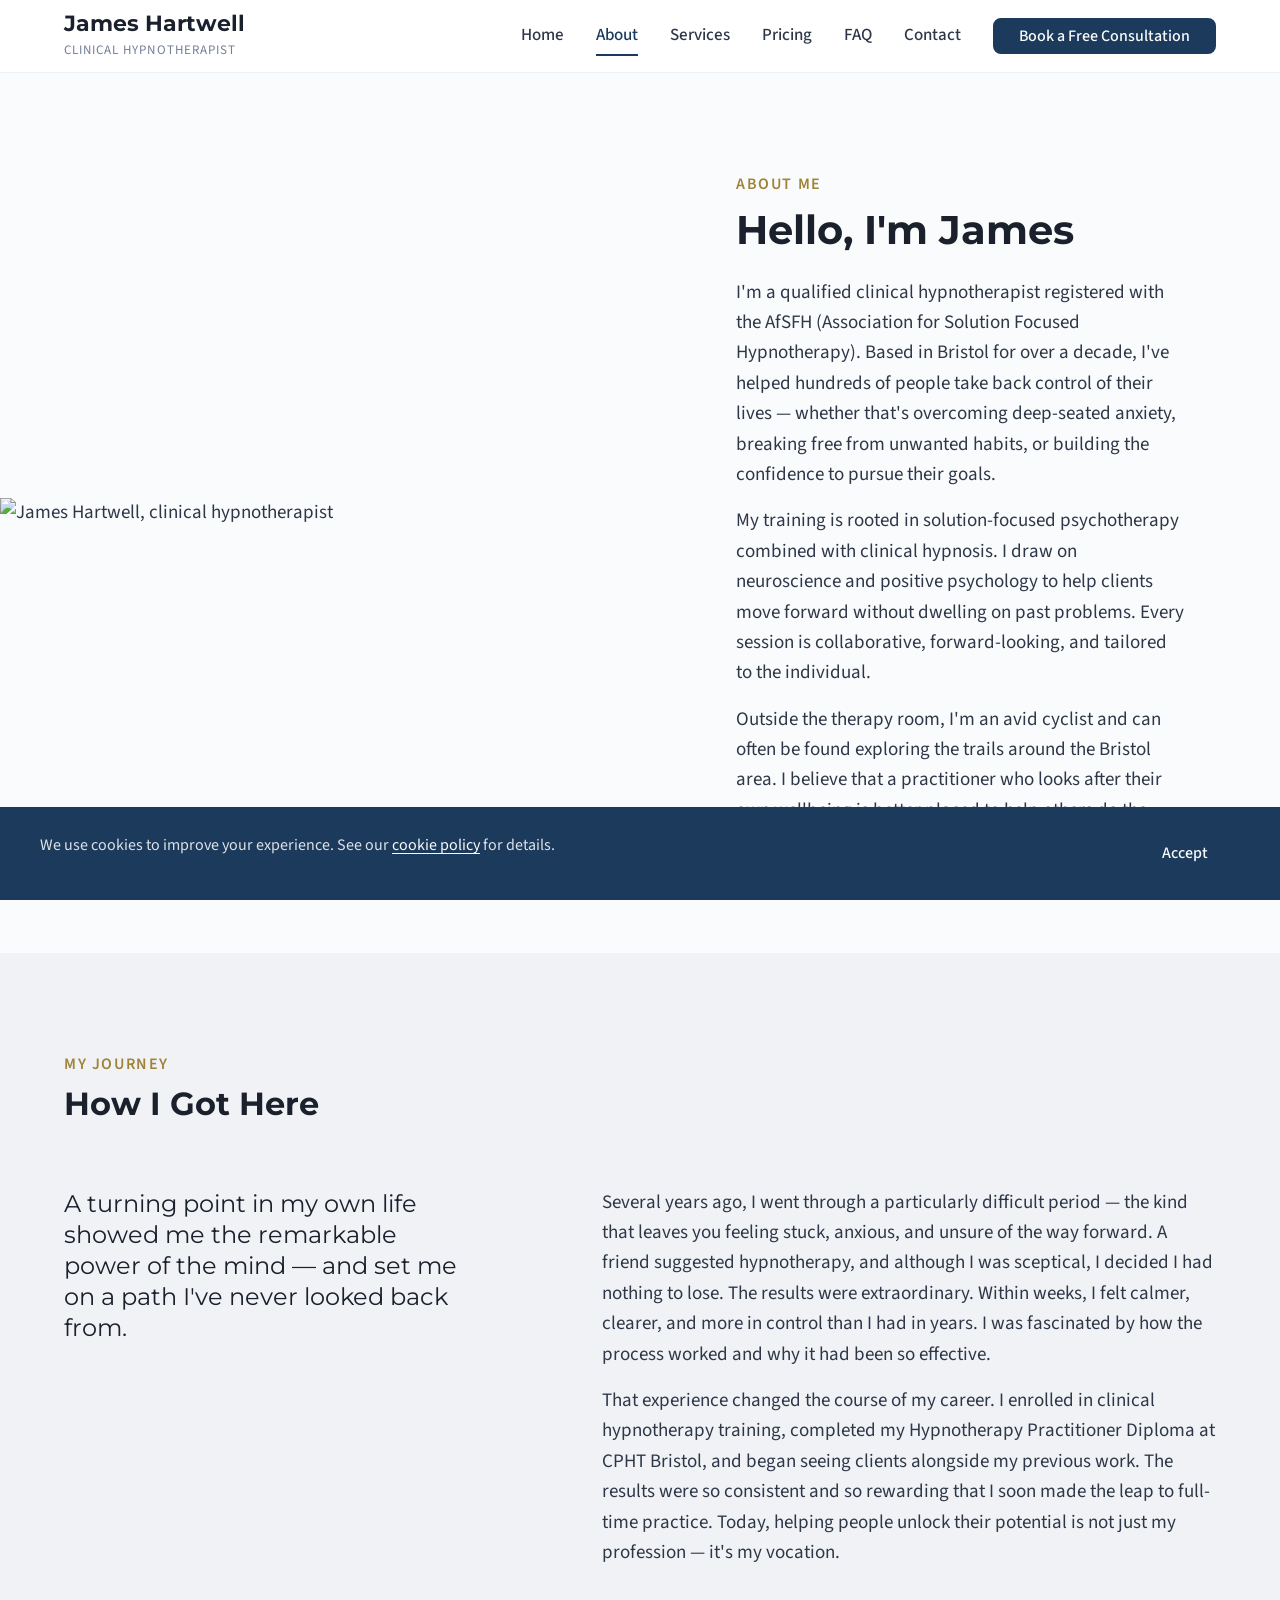
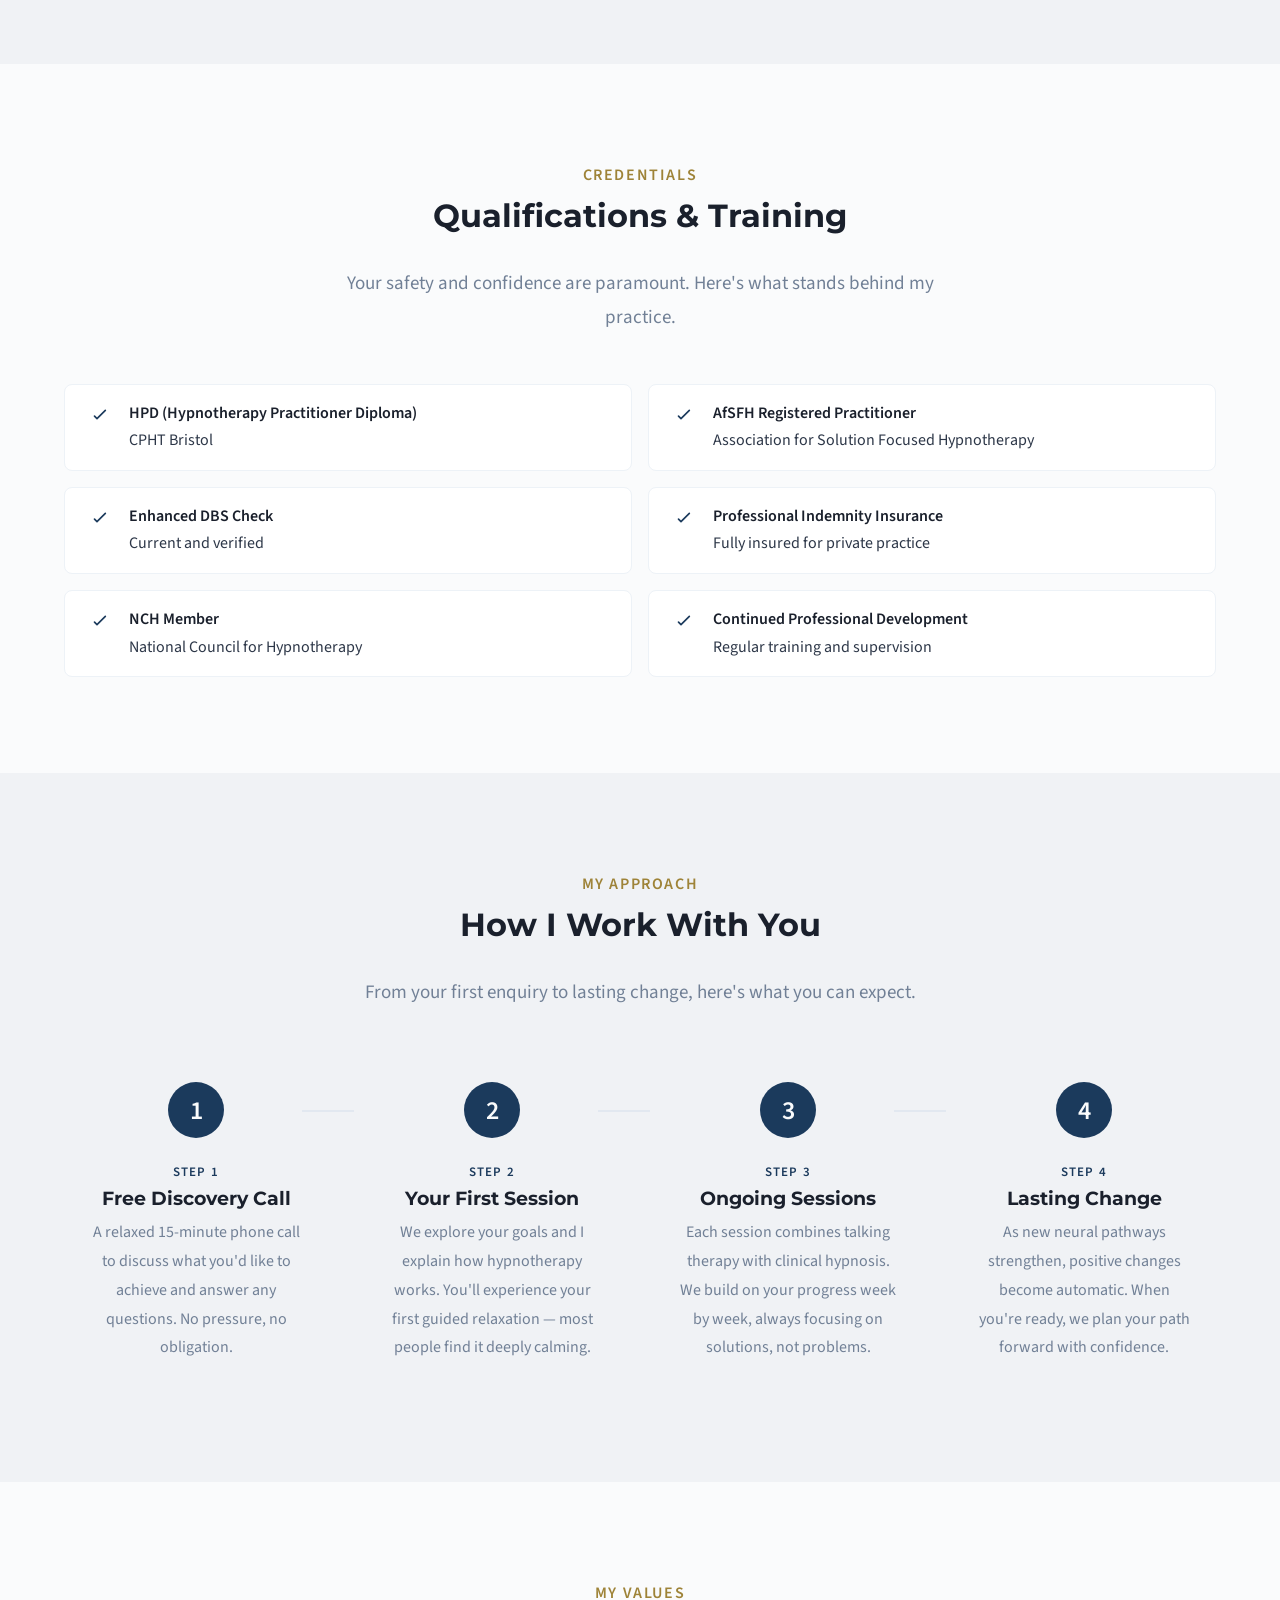
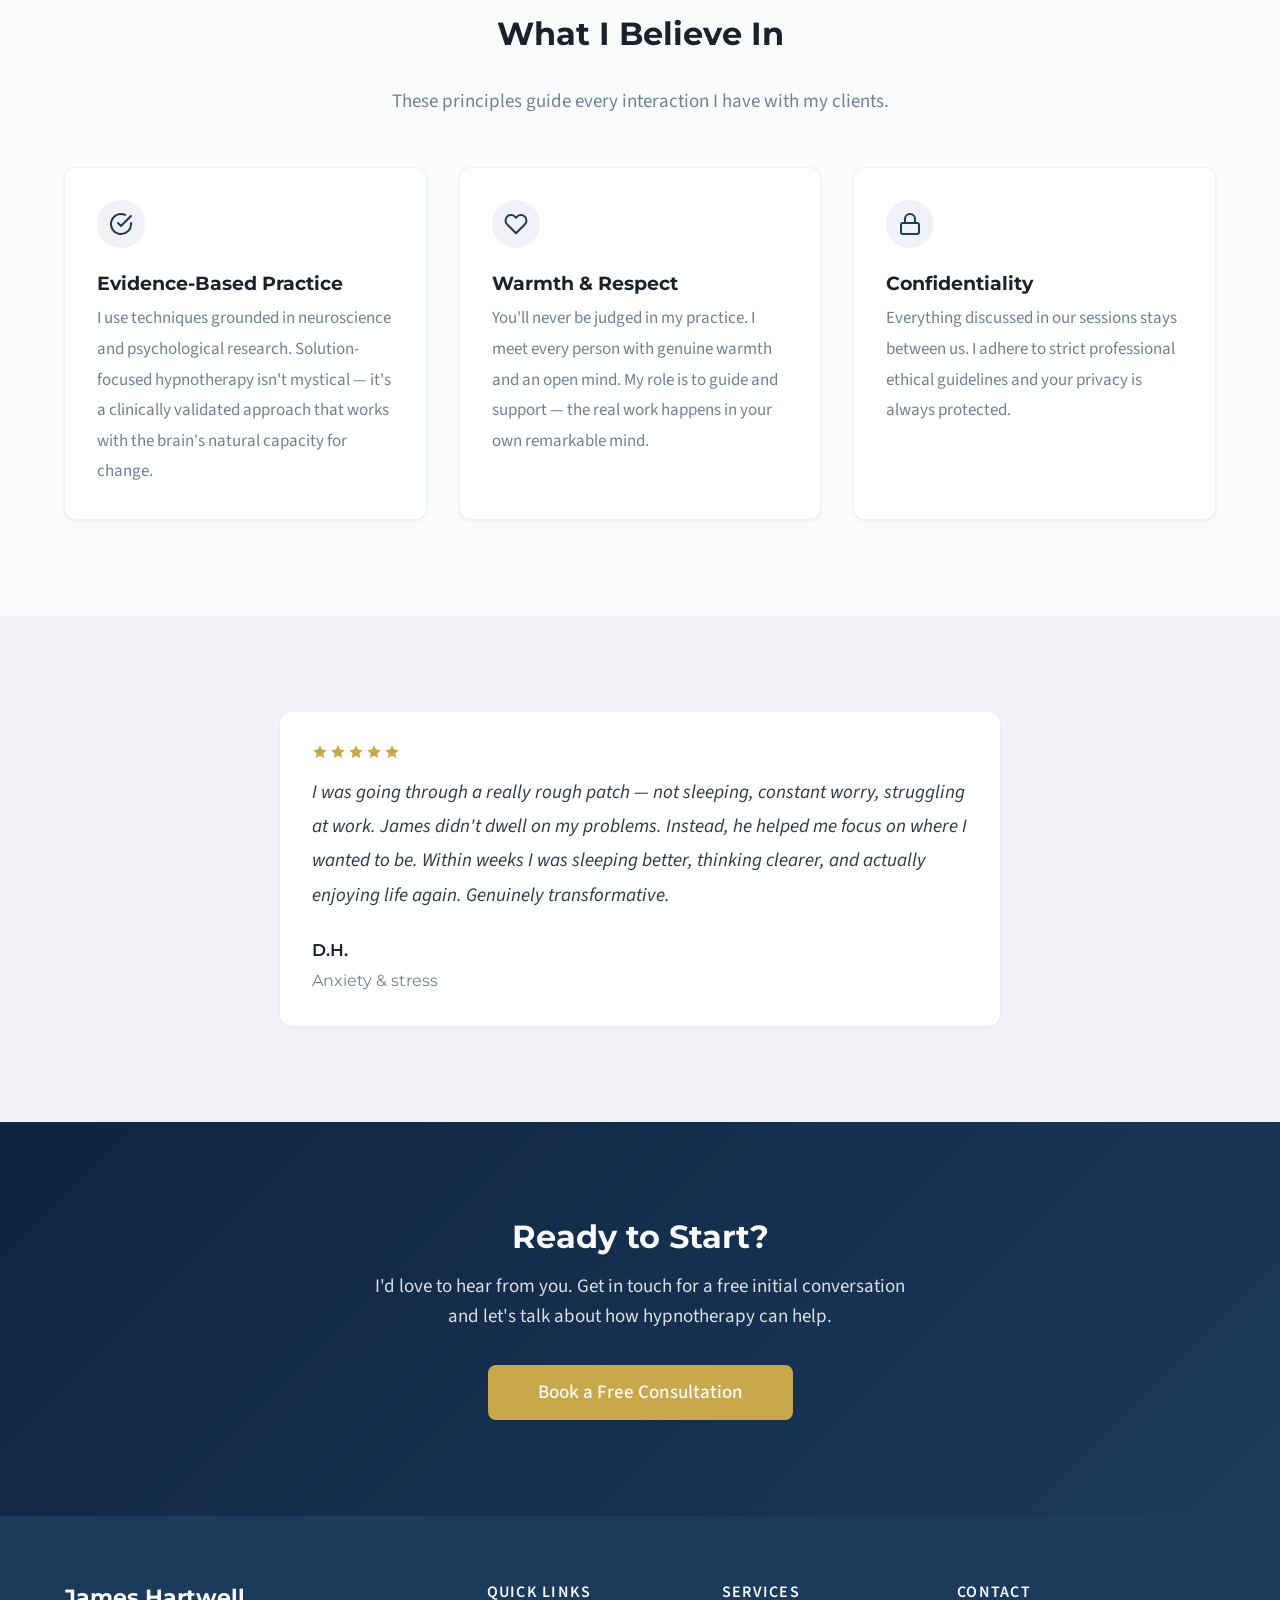
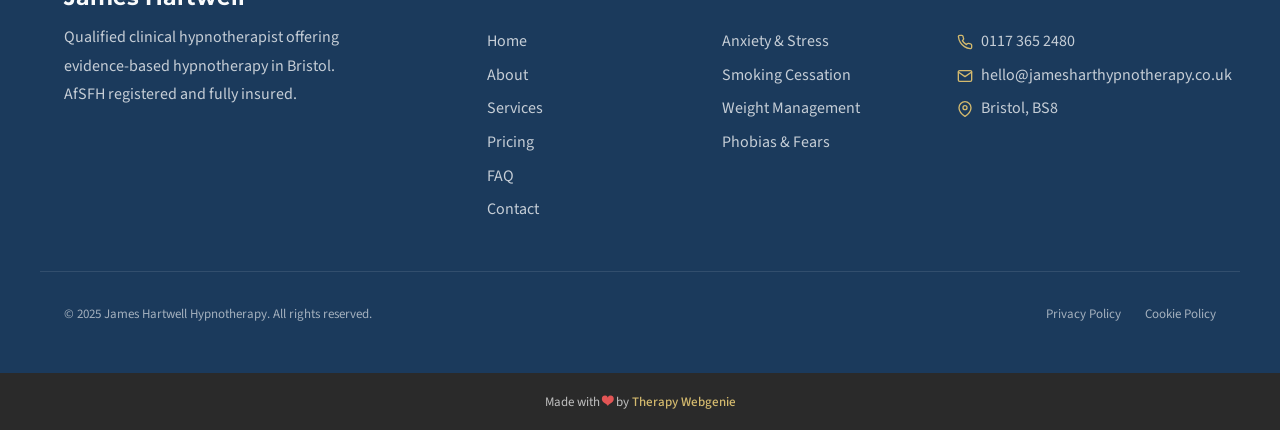
==== about.html @ f4cc1938 "Fix CSS load order: base → components → theme on all 6 pages theme.css was loading first instead of " ====
<!DOCTYPE html>
<html lang="en">
<head>
  <meta charset="UTF-8">
  <meta name="viewport" content="width=device-width, initial-scale=1.0">
  <meta name="description" content="About James Hartwell — qualified clinical hypnotherapist in Bristol. AfSFH registered, HPD qualified, and committed to evidence-based, solution-focused hypnotherapy.">
  <title>About James Hartwell — Clinical Hypnotherapist in Bristol</title>

  <link rel="preconnect" href="https://fonts.googleapis.com">
  <link rel="preconnect" href="https://fonts.gstatic.com" crossorigin>

  <link rel="stylesheet" href="css/base.css">
  <link rel="stylesheet" href="css/components.css">
  <link rel="stylesheet" href="css/theme.css">
  <!-- PROFILE:schema -->
  <!-- /PROFILE:schema -->
</head>
<body>

  <a href="#main" class="skip-link">Skip to main content</a>

  <!-- SECTION: nav -->
  <nav class="nav" role="navigation" aria-label="Main navigation">
    <div class="container nav__inner">
      <a href="index.html" class="nav__brand">
        <!-- PROFILE:logo --><!-- /PROFILE:logo -->
        <span class="nav__name"><!-- PROFILE:site_title -->James Hartwell<!-- /PROFILE:site_title --></span>
        <span class="nav__title"><!-- PROFILE:site_slogan -->Clinical Hypnotherapist<!-- /PROFILE:site_slogan --></span>
      </a>
      <div class="nav__links">
        <a href="index.html" class="nav__link">Home</a>
        <a href="about.html" class="nav__link nav__link--active">About</a>
        <a href="services.html" class="nav__link">Services</a>
        <a href="pricing.html" class="nav__link">Pricing</a>
        <a href="faq.html" class="nav__link">FAQ</a>
        <a href="contact.html" class="nav__link">Contact</a>
        <a href="contact.html" class="btn btn--primary nav__cta">Book a Free Consultation</a>
      </div>
      <button class="nav__toggle" aria-label="Toggle menu" aria-expanded="false" aria-controls="mobile-menu">
        <span class="nav__toggle-bar"></span>
        <span class="nav__toggle-bar"></span>
        <span class="nav__toggle-bar"></span>
      </button>
    </div>
    <div class="nav__mobile" id="mobile-menu" role="menu">
      <a href="index.html" class="nav__link" role="menuitem">Home</a>
      <a href="about.html" class="nav__link nav__link--active" role="menuitem">About</a>
      <a href="services.html" class="nav__link" role="menuitem">Services</a>
      <a href="pricing.html" class="nav__link" role="menuitem">Pricing</a>
      <a href="faq.html" class="nav__link" role="menuitem">FAQ</a>
      <a href="contact.html" class="nav__link" role="menuitem">Contact</a>
      <a href="contact.html" class="btn btn--primary" role="menuitem">Book a Free Consultation</a>
    </div>
  </nav>
  <!-- /SECTION: nav -->

  <!-- Compact scroll header — appears on scroll-up after passing main nav -->
  <div class="nav-scroll" aria-hidden="true">
    <div class="container nav-scroll__inner">
      <div class="nav-scroll__brand">
        <span class="nav-scroll__name"><!-- PROFILE:site_title -->James Hartwell<!-- /PROFILE:site_title --></span>
        <span class="nav-scroll__title"><!-- PROFILE:site_slogan -->Clinical Hypnotherapist<!-- /PROFILE:site_slogan --></span>
      </div>
      <div class="nav-scroll__right">
        <a href="tel:01173652480" class="nav-scroll__phone">
          <svg xmlns="http://www.w3.org/2000/svg" viewBox="0 0 24 24" fill="none" stroke="currentColor" stroke-width="2" stroke-linecap="round" stroke-linejoin="round"><path d="M22 16.92v3a2 2 0 0 1-2.18 2 19.79 19.79 0 0 1-8.63-3.07 19.5 19.5 0 0 1-6-6 19.79 19.79 0 0 1-3.07-8.67A2 2 0 0 1 4.11 2h3a2 2 0 0 1 2 1.72c.127.96.361 1.903.7 2.81a2 2 0 0 1-.45 2.11L8.09 9.91a16 16 0 0 0 6 6l1.27-1.27a2 2 0 0 1 2.11-.45c.907.339 1.85.573 2.81.7A2 2 0 0 1 22 16.92z"></path></svg>
          0117 365 2480
        </a>
        <a href="tel:01173652480" class="nav-scroll__phone-icon" aria-label="Call us">
          <svg xmlns="http://www.w3.org/2000/svg" viewBox="0 0 24 24" fill="none" stroke="currentColor" stroke-width="2" stroke-linecap="round" stroke-linejoin="round"><path d="M22 16.92v3a2 2 0 0 1-2.18 2 19.79 19.79 0 0 1-8.63-3.07 19.5 19.5 0 0 1-6-6 19.79 19.79 0 0 1-3.07-8.67A2 2 0 0 1 4.11 2h3a2 2 0 0 1 2 1.72c.127.96.361 1.903.7 2.81a2 2 0 0 1-.45 2.11L8.09 9.91a16 16 0 0 0 6 6l1.27-1.27a2 2 0 0 1 2.11-.45c.907.339 1.85.573 2.81.7A2 2 0 0 1 22 16.92z"></path></svg>
        </a>
        <button class="nav-scroll__toggle" aria-label="Toggle menu">
          <span class="nav-scroll__toggle-bar"></span>
          <span class="nav-scroll__toggle-bar"></span>
          <span class="nav-scroll__toggle-bar"></span>
        </button>
      </div>
    </div>
  </div>

  <main id="main">

    <!-- SECTION: about-hero -->
    <section class="about-hero">
      <div class="container about-hero__inner">
        <div class="about-hero__image-wrap">
          <img src="images/about-portrait.jpg" alt="James Hartwell, clinical hypnotherapist" class="about-hero__image" width="600" height="800" loading="eager">
        </div>
        <div class="about-hero__content">
          <span class="section-label">About Me</span>
          <h1>Hello, I'm James</h1>
          <p>I'm a qualified clinical hypnotherapist registered with the AfSFH (Association for Solution Focused Hypnotherapy). Based in Bristol for over a decade, I've helped hundreds of people take back control of their lives — whether that's overcoming deep-seated anxiety, breaking free from unwanted habits, or building the confidence to pursue their goals.</p>
          <p>My training is rooted in solution-focused psychotherapy combined with clinical hypnosis. I draw on neuroscience and positive psychology to help clients move forward without dwelling on past problems. Every session is collaborative, forward-looking, and tailored to the individual.</p>
          <p>Outside the therapy room, I'm an avid cyclist and can often be found exploring the trails around the Bristol area. I believe that a practitioner who looks after their own wellbeing is better placed to help others do the same.</p>
        </div>
      </div>
    </section>
    <!-- /SECTION: about-hero -->

    <!-- SECTION: my-journey — story-split component -->
    <section class="section section--alt reveal">
      <div class="container">
        <div class="story-split">
          <div class="story-split__heading">
            <span class="section-label">My Journey</span>
            <h2 style="margin-bottom: var(--space-3xl);">How I Got Here</h2>
          </div>
          <div class="story-split__body" style="gap: var(--space-5xl);">
            <div class="story-split__lead">
              <h3>A turning point in my own life showed me the remarkable power of the mind — and set me on a path I've never looked back from.</h3>
            </div>
            <div class="story-split__text">
              <p>Several years ago, I went through a particularly difficult period — the kind that leaves you feeling stuck, anxious, and unsure of the way forward. A friend suggested hypnotherapy, and although I was sceptical, I decided I had nothing to lose. The results were extraordinary. Within weeks, I felt calmer, clearer, and more in control than I had in years. I was fascinated by how the process worked and why it had been so effective.</p>
              <p>That experience changed the course of my career. I enrolled in clinical hypnotherapy training, completed my Hypnotherapy Practitioner Diploma at CPHT Bristol, and began seeing clients alongside my previous work. The results were so consistent and so rewarding that I soon made the leap to full-time practice. Today, helping people unlock their potential is not just my profession — it's my vocation.</p>
            </div>
          </div>
        </div>
      </div>
    </section>
    <!-- /SECTION: my-journey -->

    <!-- SECTION: qualifications -->
    <section class="section reveal">
      <div class="container">
        <div class="text-center">
          <span class="section-label">Credentials</span>
          <h2>Qualifications &amp; Training</h2>
          <p class="section-subtitle">Your safety and confidence are paramount. Here's what stands behind my practice.</p>
        </div>
        <div class="quals-list">
          <div class="quals-list__item">
            <div class="quals-list__icon">
              <svg xmlns="http://www.w3.org/2000/svg" viewBox="0 0 24 24" fill="none" stroke="currentColor" stroke-width="2" stroke-linecap="round" stroke-linejoin="round"><polyline points="22 4 12 14.01 9 11.01"></polyline></svg>
            </div>
            <div class="quals-list__text">
              <strong>HPD (Hypnotherapy Practitioner Diploma)</strong>
              CPHT Bristol
            </div>
          </div>
          <div class="quals-list__item">
            <div class="quals-list__icon">
              <svg xmlns="http://www.w3.org/2000/svg" viewBox="0 0 24 24" fill="none" stroke="currentColor" stroke-width="2" stroke-linecap="round" stroke-linejoin="round"><polyline points="22 4 12 14.01 9 11.01"></polyline></svg>
            </div>
            <div class="quals-list__text">
              <strong>AfSFH Registered Practitioner</strong>
              Association for Solution Focused Hypnotherapy
            </div>
          </div>
          <div class="quals-list__item">
            <div class="quals-list__icon">
              <svg xmlns="http://www.w3.org/2000/svg" viewBox="0 0 24 24" fill="none" stroke="currentColor" stroke-width="2" stroke-linecap="round" stroke-linejoin="round"><polyline points="22 4 12 14.01 9 11.01"></polyline></svg>
            </div>
            <div class="quals-list__text">
              <strong>Enhanced DBS Check</strong>
              Current and verified
            </div>
          </div>
          <div class="quals-list__item">
            <div class="quals-list__icon">
              <svg xmlns="http://www.w3.org/2000/svg" viewBox="0 0 24 24" fill="none" stroke="currentColor" stroke-width="2" stroke-linecap="round" stroke-linejoin="round"><polyline points="22 4 12 14.01 9 11.01"></polyline></svg>
            </div>
            <div class="quals-list__text">
              <strong>Professional Indemnity Insurance</strong>
              Fully insured for private practice
            </div>
          </div>
          <div class="quals-list__item">
            <div class="quals-list__icon">
              <svg xmlns="http://www.w3.org/2000/svg" viewBox="0 0 24 24" fill="none" stroke="currentColor" stroke-width="2" stroke-linecap="round" stroke-linejoin="round"><polyline points="22 4 12 14.01 9 11.01"></polyline></svg>
            </div>
            <div class="quals-list__text">
              <strong>NCH Member</strong>
              National Council for Hypnotherapy
            </div>
          </div>
          <div class="quals-list__item">
            <div class="quals-list__icon">
              <svg xmlns="http://www.w3.org/2000/svg" viewBox="0 0 24 24" fill="none" stroke="currentColor" stroke-width="2" stroke-linecap="round" stroke-linejoin="round"><polyline points="22 4 12 14.01 9 11.01"></polyline></svg>
            </div>
            <div class="quals-list__text">
              <strong>Continued Professional Development</strong>
              Regular training and supervision
            </div>
          </div>
        </div>
      </div>
    </section>
    <!-- /SECTION: qualifications -->

    <!-- SECTION: approach -->
    <section class="section section--alt reveal">
      <div class="container">
        <div class="text-center">
          <span class="section-label">My Approach</span>
          <h2>How I Work With You</h2>
          <p class="section-subtitle">From your first enquiry to lasting change, here's what you can expect.</p>
        </div>
        <div class="steps steps--connected steps--4">
          <div class="step">
            <div class="step__number" style="font-family: var(--font-body);">1</div>
            <span class="step__label">Step 1</span>
            <h3 class="step__title">Free Discovery Call</h3>
            <p class="step__text">A relaxed 15-minute phone call to discuss what you'd like to achieve and answer any questions. No pressure, no obligation.</p>
          </div>
          <div class="step">
            <div class="step__number" style="font-family: var(--font-body);">2</div>
            <span class="step__label">Step 2</span>
            <h3 class="step__title">Your First Session</h3>
            <p class="step__text">We explore your goals and I explain how hypnotherapy works. You'll experience your first guided relaxation — most people find it deeply calming.</p>
          </div>
          <div class="step">
            <div class="step__number" style="font-family: var(--font-body);">3</div>
            <span class="step__label">Step 3</span>
            <h3 class="step__title">Ongoing Sessions</h3>
            <p class="step__text">Each session combines talking therapy with clinical hypnosis. We build on your progress week by week, always focusing on solutions, not problems.</p>
          </div>
          <div class="step">
            <div class="step__number" style="font-family: var(--font-body);">4</div>
            <span class="step__label">Step 4</span>
            <h3 class="step__title">Lasting Change</h3>
            <p class="step__text">As new neural pathways strengthen, positive changes become automatic. When you're ready, we plan your path forward with confidence.</p>
          </div>
        </div>
      </div>
    </section>
    <!-- /SECTION: approach -->

    <!-- SECTION: values -->
    <section class="section reveal">
      <div class="container">
        <div class="text-center">
          <span class="section-label">My Values</span>
          <h2>What I Believe In</h2>
          <p class="section-subtitle">These principles guide every interaction I have with my clients.</p>
        </div>
        <div class="grid grid--3">
          <div class="card">
            <div class="card__icon">
              <svg xmlns="http://www.w3.org/2000/svg" viewBox="0 0 24 24" fill="none" stroke="currentColor" stroke-width="2" stroke-linecap="round" stroke-linejoin="round"><path d="M22 11.08V12a10 10 0 1 1-5.93-9.14"></path><polyline points="22 4 12 14.01 9 11.01"></polyline></svg>
            </div>
            <h3 class="card__title">Evidence-Based Practice</h3>
            <p class="card__text">I use techniques grounded in neuroscience and psychological research. Solution-focused hypnotherapy isn't mystical — it's a clinically validated approach that works with the brain's natural capacity for change.</p>
          </div>
          <div class="card">
            <div class="card__icon">
              <svg xmlns="http://www.w3.org/2000/svg" viewBox="0 0 24 24" fill="none" stroke="currentColor" stroke-width="2" stroke-linecap="round" stroke-linejoin="round"><path d="M20.84 4.61a5.5 5.5 0 0 0-7.78 0L12 5.67l-1.06-1.06a5.5 5.5 0 0 0-7.78 7.78l1.06 1.06L12 21.23l7.78-7.78 1.06-1.06a5.5 5.5 0 0 0 0-7.78z"></path></svg>
            </div>
            <h3 class="card__title">Warmth &amp; Respect</h3>
            <p class="card__text">You'll never be judged in my practice. I meet every person with genuine warmth and an open mind. My role is to guide and support — the real work happens in your own remarkable mind.</p>
          </div>
          <div class="card">
            <div class="card__icon">
              <svg xmlns="http://www.w3.org/2000/svg" viewBox="0 0 24 24" fill="none" stroke="currentColor" stroke-width="2" stroke-linecap="round" stroke-linejoin="round"><rect x="3" y="11" width="18" height="11" rx="2" ry="2"></rect><path d="M7 11V7a5 5 0 0 1 10 0v4"></path></svg>
            </div>
            <h3 class="card__title">Confidentiality</h3>
            <p class="card__text">Everything discussed in our sessions stays between us. I adhere to strict professional ethical guidelines and your privacy is always protected.</p>
          </div>
        </div>
      </div>
    </section>
    <!-- /SECTION: values -->

    <!-- SECTION: testimonial -->
    <section class="section section--alt reveal">
      <div class="container container--narrow">
        <div class="testimonial" style="max-width: 720px; margin: 0 auto;">
          <div class="testimonial__stars">
            <svg viewBox="0 0 24 24"><path d="M12 2l3.09 6.26L22 9.27l-5 4.87 1.18 6.88L12 17.77l-6.18 3.25L7 14.14 2 9.27l6.91-1.01L12 2z"/></svg>
            <svg viewBox="0 0 24 24"><path d="M12 2l3.09 6.26L22 9.27l-5 4.87 1.18 6.88L12 17.77l-6.18 3.25L7 14.14 2 9.27l6.91-1.01L12 2z"/></svg>
            <svg viewBox="0 0 24 24"><path d="M12 2l3.09 6.26L22 9.27l-5 4.87 1.18 6.88L12 17.77l-6.18 3.25L7 14.14 2 9.27l6.91-1.01L12 2z"/></svg>
            <svg viewBox="0 0 24 24"><path d="M12 2l3.09 6.26L22 9.27l-5 4.87 1.18 6.88L12 17.77l-6.18 3.25L7 14.14 2 9.27l6.91-1.01L12 2z"/></svg>
            <svg viewBox="0 0 24 24"><path d="M12 2l3.09 6.26L22 9.27l-5 4.87 1.18 6.88L12 17.77l-6.18 3.25L7 14.14 2 9.27l6.91-1.01L12 2z"/></svg>
          </div>
          <p class="testimonial__quote">I was going through a really rough patch — not sleeping, constant worry, struggling at work. James didn't dwell on my problems. Instead, he helped me focus on where I wanted to be. Within weeks I was sleeping better, thinking clearer, and actually enjoying life again. Genuinely transformative.</p>
          <p class="testimonial__author">D.H.</p>
          <p class="testimonial__detail">Anxiety &amp; stress</p>
        </div>
      </div>
    </section>
    <!-- /SECTION: testimonial -->

    <!-- SECTION: cta -->
    <section class="section cta-banner reveal">
      <div class="container text-center">
        <h2>Ready to Start?</h2>
        <p>I'd love to hear from you. Get in touch for a free initial conversation and let's talk about how hypnotherapy can help.</p>
        <a href="contact.html" class="btn btn--accent">Book a Free Consultation</a>
      </div>
    </section>
    <!-- /SECTION: cta -->

  </main>

  <!-- SECTION: footer -->
  <footer class="footer">
    <div class="container footer__inner">
      <div class="footer__brand">
        <p class="footer__brand-name">James Hartwell</p>
        <p class="footer__brand-text">Qualified clinical hypnotherapist offering evidence-based hypnotherapy in Bristol. AfSFH registered and fully insured.</p>
      </div>
      <div class="footer__col">
        <p class="footer__heading">Quick Links</p>
        <div class="footer__links">
          <a href="index.html" class="footer__link">Home</a>
          <a href="about.html" class="footer__link">About</a>
          <a href="services.html" class="footer__link">Services</a>
          <a href="pricing.html" class="footer__link">Pricing</a>
          <a href="faq.html" class="footer__link">FAQ</a>
          <a href="contact.html" class="footer__link">Contact</a>
        </div>
      </div>
      <div class="footer__col">
        <p class="footer__heading">Services</p>
        <div class="footer__links">
          <a href="services.html#service-anxiety" class="footer__link">Anxiety &amp; Stress</a>
          <a href="services.html#service-smoking" class="footer__link">Smoking Cessation</a>
          <a href="services.html#service-weight" class="footer__link">Weight Management</a>
          <a href="services.html#service-phobias" class="footer__link">Phobias &amp; Fears</a>
        </div>
      </div>
      <div class="footer__col">
        <p class="footer__heading">Contact</p>
        <div class="footer__contact-item">
          <svg xmlns="http://www.w3.org/2000/svg" viewBox="0 0 24 24" fill="none" stroke="currentColor" stroke-width="2" stroke-linecap="round" stroke-linejoin="round"><path d="M22 16.92v3a2 2 0 0 1-2.18 2 19.79 19.79 0 0 1-8.63-3.07 19.5 19.5 0 0 1-6-6 19.79 19.79 0 0 1-3.07-8.67A2 2 0 0 1 4.11 2h3a2 2 0 0 1 2 1.72 12.84 12.84 0 0 0 .7 2.81 2 2 0 0 1-.45 2.11L8.09 9.91a16 16 0 0 0 6 6l1.27-1.27a2 2 0 0 1 2.11-.45 12.84 12.84 0 0 0 2.81.7A2 2 0 0 1 22 16.92z"></path></svg>
          <!-- PROFILE:phone_landline --><span>0117 365 2480</span><!-- /PROFILE:phone_landline -->
        </div>
        <div class="footer__contact-item">
          <svg xmlns="http://www.w3.org/2000/svg" viewBox="0 0 24 24" fill="none" stroke="currentColor" stroke-width="2" stroke-linecap="round" stroke-linejoin="round"><path d="M4 4h16c1.1 0 2 .9 2 2v12c0 1.1-.9 2-2 2H4c-1.1 0-2-.9-2-2V6c0-1.1.9-2 2-2z"></path><polyline points="22,6 12,13 2,6"></polyline></svg>
          <!-- PROFILE:email --><a href="mailto:hello@jamesharthypnotherapy.co.uk">hello@jamesharthypnotherapy.co.uk</a><!-- /PROFILE:email -->
        </div>
        <div class="footer__contact-item">
          <svg xmlns="http://www.w3.org/2000/svg" viewBox="0 0 24 24" fill="none" stroke="currentColor" stroke-width="2" stroke-linecap="round" stroke-linejoin="round"><path d="M21 10c0 7-9 13-9 13s-9-6-9-13a9 9 0 0 1 18 0z"></path><circle cx="12" cy="10" r="3"></circle></svg>
          <!-- PROFILE:address --><span>Bristol, BS8</span><!-- /PROFILE:address -->
        </div>
      </div>
    </div>
    <div class="container footer__bottom">
      <p class="footer__copyright">&copy; 2025 James Hartwell Hypnotherapy. All rights reserved.</p>
      <div class="footer__legal">
        <a href="privacy.html">Privacy Policy</a>
        <a href="cookies-policy.html">Cookie Policy</a>
      </div>
    </div>
  </footer>
  <!-- /SECTION: footer -->

  <div class="site-credit">
    <p>Made with <span class="site-credit__heart" aria-label="love">&#10084;</span> by <a href="https://www.therapywebgenie.com" target="_blank" rel="noopener">Therapy Webgenie</a></p>
  </div>

  <!-- Cookie Consent -->
  <div class="cookie-banner" role="dialog" aria-label="Cookie consent">
    <div class="cookie-banner__inner">
      <p class="cookie-banner__text">We use cookies to improve your experience. See our <a href="cookies-policy.html">cookie policy</a> for details.</p>
      <button class="cookie-banner__accept">Accept</button>
    </div>
  </div>

  <!-- Back to Top -->
  <button class="back-to-top" aria-label="Back to top">
    <svg xmlns="http://www.w3.org/2000/svg" viewBox="0 0 24 24" fill="none" stroke="currentColor" stroke-width="2" stroke-linecap="round" stroke-linejoin="round"><polyline points="18 15 12 9 6 15"></polyline></svg>
  </button>

  <script src="js/main.js"></script>
</body>
</html>
---- css/base.css ----
/* =============================================
   BASE STYLES
   Reset, Custom Properties, Typography, Layout
   Theme colours & fonts are in theme.css
   ============================================= */

/* --- Custom Properties (non-theme) --- */
:root {
  --text-xs: 0.8125rem;
  --text-sm: 1rem;
  --text-base: 1.0625rem;
  --text-md: 1.1875rem;
  --text-lg: 1.375rem;
  --text-xl: 1.625rem;
  --text-2xl: 2rem;
  --text-3xl: 2.375rem;
  --text-4xl: 3rem;

  /* Heading sizes (overridable per font pairing in theme.css) */
  --text-h1: var(--text-3xl);          /* mobile: 38px */
  --text-h1-desktop: var(--text-4xl);  /* desktop: 48px */
  --text-h2: var(--text-2xl);          /* mobile: 32px */
  --text-h2-desktop: var(--text-3xl);  /* desktop: 38px */
  --text-h3: var(--text-xl);           /* mobile: 26px */
  --text-h3-desktop: 1.75rem;          /* desktop: 28px */

  --font-weight-normal: 400;
  --font-weight-medium: 500;
  --font-weight-semibold: 600;
  --font-weight-bold: 700;

  --line-height-tight: 1.2;
  --line-height-normal: 1.6;
  --line-height-relaxed: 1.8;

  /* Spacing */
  --space-xs: 0.25rem;
  --space-sm: 0.5rem;
  --space-md: 1rem;
  --space-lg: 1.5rem;
  --space-xl: 2rem;
  --space-2xl: 3rem;
  --space-3xl: 4rem;
  --space-4xl: 6rem;
  --space-5xl: 8rem;

  /* Layout */
  --container-max: 1200px;
  --container-narrow: 800px;
  --container-wide: 1400px;

  /* Border Radius */
  --radius-sm: 4px;
  --radius-md: 8px;
  --radius-lg: 12px;
  --radius-xl: 20px;
  --radius-full: 9999px;

  /* Shadows */
  --shadow-sm: 0 1px 3px rgba(0, 0, 0, 0.06);
  --shadow-md: 0 4px 12px rgba(0, 0, 0, 0.08);
  --shadow-lg: 0 8px 30px rgba(0, 0, 0, 0.1);
  --shadow-xl: 0 12px 40px rgba(0, 0, 0, 0.12);

  /* Transitions */
  --transition-fast: 150ms ease;
  --transition-base: 250ms ease;
  --transition-normal: 300ms ease;
  --transition-slow: 400ms ease;
}

/* --- Reset --- */
*,
*::before,
*::after {
  box-sizing: border-box;
  margin: 0;
  padding: 0;
}

html {
  font-size: 100%;
  scroll-behavior: smooth;
  -webkit-text-size-adjust: 100%;
}

body {
  font-family: var(--font-body);
  font-size: var(--text-md);
  font-weight: var(--font-weight-normal);
  line-height: var(--line-height-normal);
  color: var(--color-text);
  background-color: var(--color-bg);
  -webkit-font-smoothing: antialiased;
  -moz-osx-font-smoothing: grayscale;
}

img,
picture,
video,
svg {
  display: block;
  max-width: 100%;
  height: auto;
}

input,
button,
textarea,
select {
  font: inherit;
  color: inherit;
}

button {
  cursor: pointer;
  border: none;
  background: none;
}

a {
  color: inherit;
  text-decoration: none;
}

ul,
ol {
  list-style: none;
}

h1, h2, h3, h4, h5, h6 {
  font-family: var(--font-heading);
  color: var(--color-text-heading);
  line-height: var(--line-height-tight);
  font-weight: var(--font-weight-bold);
  margin-bottom: var(--space-md);
}

/* --- Typography --- */
h1 {
  font-size: var(--text-h1);
}

h2 {
  font-size: var(--text-h2);
}

h3 {
  font-size: var(--text-h3);
}

h4 {
  font-size: var(--text-lg);
}

h5 {
  font-size: var(--text-md);
}

h6 {
  font-size: var(--text-base);
}

p {
  margin-bottom: var(--space-md);
}

p:last-child:not(.section-subtitle) {
  margin-bottom: 0;
}

strong {
  font-weight: var(--font-weight-semibold);
}

/* --- Layout Utilities --- */
.container {
  width: 100%;
  max-width: var(--container-max);
  margin-left: auto;
  margin-right: auto;
  padding-left: var(--space-lg);
  padding-right: var(--space-lg);
}

.container--narrow {
  max-width: var(--container-narrow);
}

.section {
  padding-top: var(--space-3xl);
  padding-bottom: var(--space-3xl);
}

.section--alt {
  background-color: var(--color-bg-alt);
}

/* Icons inside alt sections: swap bg-alt → surface so they remain visible */
.section--alt .card__icon,
.section--alt .icon-box__icon,
.section--alt .contact-info__icon,
.section--alt .service-detail__icon {
  background-color: var(--color-surface);
}

.section--dark {
  background-color: var(--color-bg-dark);
  color: var(--color-text-inverse);
}

.section--dark h2,
.section--dark h3,
.section--dark h4 {
  color: var(--color-text-inverse);
}

/* Grid */
.grid {
  display: grid;
  gap: var(--space-xl);
}

.grid--2 {
  grid-template-columns: 1fr;
}

.grid--3 {
  grid-template-columns: 1fr;
}

/* --- Buttons --- */
.btn {
  display: inline-flex;
  align-items: center;
  justify-content: center;
  gap: var(--space-sm);
  padding: var(--space-md) var(--space-xl);
  font-family: var(--font-body);
  font-size: var(--text-base);
  font-weight: var(--font-weight-medium);
  line-height: 1;
  border-radius: var(--radius-md);
  transition: all var(--transition-base);
  text-decoration: none;
  border: 2px solid transparent;
  white-space: nowrap;
}

.btn--primary {
  background-color: var(--color-primary);
  color: var(--color-text-inverse);
  border-color: var(--color-primary);
}

.btn--primary:hover {
  background-color: var(--color-primary-dark);
  border-color: var(--color-primary-dark);
}

.btn--secondary {
  background-color: transparent;
  color: var(--color-primary);
  border-color: var(--color-primary);
}

.btn--secondary:hover {
  background-color: var(--color-primary);
  color: var(--color-text-inverse);
}

.btn--accent {
  background-color: var(--color-secondary);
  color: var(--color-text-inverse);
  border-color: var(--color-secondary);
}

.btn--accent:hover {
  background-color: var(--color-secondary-dark);
  border-color: var(--color-secondary-dark);
}

.btn--block {
  width: 100%;
}

/* --- Links --- */
.link {
  color: var(--color-primary);
  text-decoration: underline;
  text-underline-offset: 3px;
  transition: color var(--transition-fast);
}

.link:hover {
  color: var(--color-primary-dark);
}

/* --- Text Utilities --- */
.text-center {
  text-align: center;
}

.text-center h2 {
  margin-bottom: var(--space-xl);
}

.text-balance {
  text-wrap: balance;
}

.section-subtitle {
  font-size: var(--text-md);
  color: var(--color-text-light);
  max-width: 600px;
  margin-bottom: var(--space-2xl);
  line-height: var(--line-height-relaxed);
}

.text-center .section-subtitle {
  margin-left: auto;
  margin-right: auto;
}

.section-footer {
  margin-top: var(--space-2xl);
}

.section-label {
  display: inline-block;
  font-family: var(--font-body);
  font-size: var(--text-sm);
  font-weight: var(--font-weight-semibold);
  text-transform: uppercase;
  letter-spacing: 0.1em;
  color: var(--color-secondary-dark);
  margin-bottom: var(--space-sm);
}

/* --- Responsive Typography --- */
@media (min-width: 768px) {
  h1 {
    font-size: var(--text-h1-desktop);
  }

  h2 {
    font-size: var(--text-h2-desktop);
  }

  h3 {
    font-size: var(--text-h3-desktop);
  }

  .section {
    padding-top: var(--space-4xl);
    padding-bottom: var(--space-4xl);
  }
}

/* --- Responsive Grid --- */
@media (min-width: 768px) {
  .grid--2 {
    grid-template-columns: repeat(2, 1fr);
  }

  .grid--3 {
    grid-template-columns: repeat(2, 1fr);
  }
}

@media (min-width: 1024px) {
  .grid--3 {
    grid-template-columns: repeat(3, 1fr);
  }
}

/* --- Screen Reader Only --- */
.sr-only {
  position: absolute;
  width: 1px;
  height: 1px;
  padding: 0;
  margin: -1px;
  overflow: hidden;
  clip: rect(0, 0, 0, 0);
  white-space: nowrap;
  border-width: 0;
}
---- css/components.css ----
/* =============================================
   COMPONENT STYLES
   Nav, Hero, Cards, Testimonials, Forms, Footer
   ============================================= */

/* --- Skip Link --- */
.skip-link {
  position: absolute;
  top: -100%;
  left: var(--space-md);
  padding: var(--space-sm) var(--space-md);
  background: var(--color-primary);
  color: var(--color-text-inverse);
  border-radius: var(--radius-md);
  z-index: 1000;
  font-size: var(--text-sm);
}

.skip-link:focus {
  top: var(--space-sm);
}

/* =============================================
   NAVIGATION
   ============================================= */
.nav {
  position: relative;
  z-index: 100;
  background-color: var(--color-surface);
  border-bottom: 1px solid var(--color-border-light);
  transition: box-shadow var(--transition-base);
}

.nav--scrolled {
  box-shadow: var(--shadow-md);
}

.nav__inner {
  display: flex;
  align-items: center;
  justify-content: space-between;
  height: 72px;
}

.nav__brand {
  display: flex;
  flex-direction: column;
  gap: 2px;
}

.nav__logo {
  max-height: 70px;
  width: auto;
  object-fit: contain;
}

/* Logo beside title — add .nav__brand--inline to .nav__brand */
.nav__brand--inline {
  flex-direction: row;
  align-items: center;
  gap: var(--space-sm);
}

.nav__brand--inline .nav__brand-text {
  display: flex;
  flex-direction: column;
  gap: 2px;
}

.nav__name {
  font-family: var(--font-heading);
  font-size: var(--text-lg);
  font-weight: var(--font-weight-bold);
  color: var(--color-text-heading);
  line-height: 1.2;
}

.nav__title {
  font-size: var(--text-xs);
  color: var(--color-text-light);
  text-transform: uppercase;
  letter-spacing: 0.08em;
}

.nav__links {
  display: none;
  gap: var(--space-xl);
  align-items: center;
}

.nav__link {
  font-size: var(--text-base);
  font-weight: var(--font-weight-medium);
  color: var(--color-text);
  transition: color var(--transition-fast);
  position: relative;
  padding: var(--space-xs) 0;
}

.nav__link::after {
  content: '';
  position: absolute;
  bottom: -2px;
  left: 0;
  width: 0;
  height: 2px;
  background-color: var(--color-primary);
  transition: width var(--transition-base);
}

.nav__link:hover,
.nav__link--active {
  color: var(--color-primary);
}

.nav__link:hover::after,
.nav__link--active::after {
  width: 100%;
}

.nav__cta {
  font-size: var(--text-sm);
  padding: var(--space-sm) var(--space-lg);
}

/* Mobile Menu Toggle */
.nav__toggle {
  display: flex;
  flex-direction: column;
  gap: 5px;
  padding: var(--space-sm);
  z-index: 110;
}

.nav__toggle-bar {
  display: block;
  width: 24px;
  height: 2px;
  background-color: var(--color-text);
  border-radius: 2px;
  transition: all var(--transition-base);
  transform-origin: center;
}

.nav__toggle--open .nav__toggle-bar:nth-child(1) {
  transform: translateY(7px) rotate(45deg);
}

.nav__toggle--open .nav__toggle-bar:nth-child(2) {
  opacity: 0;
}

.nav__toggle--open .nav__toggle-bar:nth-child(3) {
  transform: translateY(-7px) rotate(-45deg);
}

/* Mobile Menu Overlay — slide in from right */
.nav__mobile {
  display: flex;
  position: fixed;
  inset: 0;
  top: 72px;
  background-color: var(--color-surface);
  z-index: 99;
  padding: var(--space-xl) var(--space-lg);
  flex-direction: column;
  gap: var(--space-lg);
  overflow-y: auto;
  transform: translateX(100%);
  opacity: 0;
  visibility: hidden;
  transition: transform 0.35s cubic-bezier(0.4, 0, 0.2, 1),
              opacity 0.35s ease,
              visibility 0.35s;
}

/* When opened from the compact scroll header, start below it */
.nav__mobile--from-scroll {
  top: 56px;
  z-index: 201;
}

.nav__mobile--open {
  transform: translateX(0);
  opacity: 1;
  visibility: visible;
}

.nav__mobile .nav__link,
.nav__mobile .btn {
  opacity: 0;
  transform: translateX(20px);
  transition: opacity 0.3s ease, transform 0.3s ease;
}

.nav__mobile--open .nav__link,
.nav__mobile--open .btn {
  opacity: 1;
  transform: translateX(0);
}

.nav__mobile--open > *:nth-child(1) { transition-delay: 0.05s; }
.nav__mobile--open > *:nth-child(2) { transition-delay: 0.1s; }
.nav__mobile--open > *:nth-child(3) { transition-delay: 0.15s; }
.nav__mobile--open > *:nth-child(4) { transition-delay: 0.2s; }
.nav__mobile--open > *:nth-child(5) { transition-delay: 0.25s; }
.nav__mobile--open > *:nth-child(6) { transition-delay: 0.3s; }
.nav__mobile--open > *:nth-child(7) { transition-delay: 0.35s; }

.nav__mobile .nav__link {
  font-size: var(--text-lg);
  padding: var(--space-sm) 0;
  border-bottom: 1px solid var(--color-border-light);
}

.nav__mobile .nav__link::after {
  display: none;
}

.nav__mobile .btn {
  margin-top: var(--space-md);
  text-align: center;
}

@media (min-width: 1100px) {
  .nav__links {
    display: flex;
  }

  .nav__toggle {
    display: none;
  }
}

/* --- Nav Dropdowns (Desktop) --- */
.nav__dropdown {
  position: relative;
}

.nav__link--has-children {
  display: inline-flex;
  align-items: center;
  gap: 4px;
  background: none;
  border: none;
  cursor: pointer;
  font-family: inherit;
  font-size: inherit;
  font-weight: inherit;
  color: inherit;
  padding: 0;
}

.nav__chevron {
  width: 12px;
  height: 12px;
  transition: transform var(--transition-fast);
  flex-shrink: 0;
}

.nav__dropdown:hover .nav__chevron,
.nav__link--has-children[aria-expanded="true"] ~ .nav__dropdown-menu + .nav__chevron,
.nav__link--has-children[aria-expanded="true"] .nav__chevron {
  transform: rotate(180deg);
}

.nav__dropdown-trigger {
  display: inline-flex;
  align-items: center;
  gap: 4px;
  background: none;
  border: none;
  cursor: pointer;
  font-family: inherit;
  font-size: inherit;
  font-weight: inherit;
  color: inherit;
  padding: 0;
}

.nav__dropdown-trigger .nav__chevron {
  width: 12px;
  height: 12px;
  transition: transform var(--transition-fast);
  flex-shrink: 0;
}

.nav__dropdown:hover .nav__dropdown-trigger .nav__chevron {
  transform: rotate(180deg);
}

.nav__dropdown-menu {
  position: absolute;
  top: 100%;
  left: 50%;
  transform: translateX(-50%);
  min-width: 240px;
  background: var(--color-surface);
  border: 1px solid var(--color-border-light);
  border-radius: var(--radius-md, 8px);
  box-shadow: var(--shadow-lg);
  padding: var(--space-sm) 0;
  opacity: 0;
  visibility: hidden;
  transition: opacity var(--transition-fast), visibility var(--transition-fast);
  z-index: 110;
  margin-top: var(--space-xs);
}

.nav__dropdown:hover .nav__dropdown-menu {
  opacity: 1;
  visibility: visible;
}

.nav__dropdown-link,
.nav__dropdown-menu .nav__link--child {
  display: block;
  padding: var(--space-sm) var(--space-lg);
  font-size: var(--text-sm);
  color: var(--color-text);
  transition: background var(--transition-fast), color var(--transition-fast);
  white-space: nowrap;
  text-decoration: none;
}

.nav__dropdown-link:hover,
.nav__dropdown-menu .nav__link--child:hover {
  background: var(--color-bg);
  color: var(--color-primary);
}

.nav__dropdown-link--active {
  color: var(--color-primary);
  font-weight: 600;
}

/* --- Nav Mobile Sub-menus (Accordion) --- */
.nav__mobile-group {
  display: flex;
  flex-direction: column;
}

.nav__mobile-parent {
  display: flex;
  align-items: center;
  justify-content: space-between;
}

.nav__mobile-parent > .nav__link {
  flex: 1;
  cursor: default;
}

.nav__mobile-expand {
  padding: var(--space-sm);
  background: none;
  border: none;
  cursor: pointer;
  color: var(--color-text-light);
  transition: transform var(--transition-fast);
  display: flex;
  align-items: center;
}

.nav__mobile-expand[aria-expanded="true"] .nav__chevron {
  transform: rotate(180deg);
}

.nav__mobile-children {
  display: flex;
  flex-direction: column;
  padding-left: var(--space-lg);
}

.nav__mobile-children[hidden] {
  display: none;
}

.nav__link--child {
  font-size: var(--text-base);
  color: var(--color-text-light);
  padding: var(--space-xs) 0;
  border-bottom: 1px solid var(--color-border-light);
}

.nav__link--child:hover {
  color: var(--color-primary);
}

.nav__link--child::after {
  display: none;
}

/* =============================================
   NAVIGATION: TWO-TIER VARIANT
   Top bar (brand + contact info) + bottom bar (nav links)
   ============================================= */
.nav--two-tier {
  position: relative;
  z-index: 100;
  background-color: var(--color-surface);
  border-bottom: 1px solid var(--color-border-light);
  transition: box-shadow var(--transition-base);
  padding: 20px 0;
}

.nav--two-tier.nav--scrolled {
  box-shadow: var(--shadow-md);
}

/* --- Top bar: brand left, contact info right --- */
.nav__top {
  display: flex;
  align-items: center;
  justify-content: space-between;
  padding-top: 20px;
  padding-bottom: var(--space-sm);
}

.nav__contact {
  display: none;
  align-items: center;
  gap: var(--space-xl);
}

.nav__contact-item {
  display: flex;
  align-items: center;
  gap: var(--space-xs);
  font-size: var(--text-sm);
  color: var(--color-text-light);
  white-space: nowrap;
}

.nav__contact-item svg {
  width: 16px;
  height: 16px;
  flex-shrink: 0;
  color: var(--color-primary);
}

.nav__contact-item a {
  color: var(--color-text-light);
  font-weight: var(--font-weight-medium);
}

.nav__contact-item a:hover {
  color: var(--color-primary);
}

/* --- Bottom bar: nav links + CTA --- */
.nav__bottom {
  display: flex;
  align-items: center;
  justify-content: space-between;
  border-top: 1px solid var(--color-border-light);
  padding-top: var(--space-sm);
  padding-bottom: 20px;
}

.nav--two-tier .nav__links {
  display: none;
  gap: var(--space-lg);
  align-items: center;
  width: 100%;
}

.nav--two-tier .nav__cta {
  margin-left: auto;
}

.nav--two-tier .nav__link {
  font-size: var(--text-base);
}

/* Mobile: hamburger in top bar, not bottom */
.nav--two-tier .nav__toggle {
  display: flex;
  flex-direction: column;
  gap: 5px;
  padding: var(--space-sm);
  z-index: 110;
}

/* Two-tier mobile: hide bottom bar border, show only toggle */
.nav--two-tier .nav__bottom {
  border-top: none;
  padding: 0;
  position: absolute;
  right: var(--space-lg);
  top: var(--space-lg);
}

@media (min-width: 1100px) {
  .nav--two-tier .nav__bottom {
    position: static;
    border-top: 1px solid var(--color-border-light);
    padding-top: var(--space-sm);
    padding-bottom: var(--space-sm);
  }
}

.nav__top {
  position: relative;
}

/* Desktop breakpoint */
@media (min-width: 900px) {
  .nav__contact {
    display: flex;
  }
}

@media (min-width: 1100px) {
  .nav--two-tier .nav__links {
    display: flex;
  }

  .nav--two-tier .nav__toggle {
    display: none;
  }
}

/* Mobile menu for two-tier uses the same nav__mobile styles */
.nav--two-tier .nav__mobile {
  top: 0;
}

/* Contact info inside mobile menu */
.nav__mobile-contact {
  display: flex;
  flex-direction: column;
  gap: var(--space-sm);
  padding-top: var(--space-md);
  margin-top: var(--space-md);
  border-top: 1px solid var(--color-border-light);
}

.nav__mobile-contact .nav__contact-item {
  display: flex;
  font-size: var(--text-base);
}

@media (min-width: 900px) {
  .nav__mobile-contact {
    display: none;
  }
}

/* =============================================
   SCROLL-AWARE COMPACT HEADER
   Hidden by default. Slides in when user scrolls up
   after passing the main header. Shows brand + phone + hamburger.
   ============================================= */
.nav-scroll {
  position: fixed;
  top: 0;
  left: 0;
  right: 0;
  z-index: 200;
  background-color: var(--color-surface);
  border-bottom: 1px solid var(--color-border-light);
  box-shadow: var(--shadow-md);
  transform: translateY(-100%);
  opacity: 0;
  transition: transform 0.3s ease, opacity 0.3s ease;
  pointer-events: none;
}

.nav-scroll--visible {
  transform: translateY(0);
  opacity: 1;
  pointer-events: auto;
}

.nav-scroll__inner {
  display: flex;
  align-items: center;
  justify-content: space-between;
  height: 56px;
}

.nav-scroll__brand {
  display: flex;
  flex-direction: column;
  gap: 4px;
  min-width: 0;
}

.nav-scroll__name {
  font-family: var(--font-heading);
  font-size: var(--text-base);
  font-weight: var(--font-weight-bold);
  color: var(--color-text-heading);
  line-height: 1.2;
  white-space: nowrap;
  overflow: hidden;
  text-overflow: ellipsis;
}

.nav-scroll__title {
  font-size: 11px;
  color: var(--color-text-light);
  text-transform: uppercase;
  letter-spacing: 0.08em;
  line-height: 1.2;
}

.nav-scroll__right {
  display: flex;
  align-items: center;
  gap: var(--space-lg);
}

.nav-scroll__phone {
  display: none;
  align-items: center;
  gap: var(--space-xs);
  font-size: var(--text-sm);
  font-weight: var(--font-weight-medium);
  color: var(--color-text);
  white-space: nowrap;
}

.nav-scroll__phone svg {
  width: 16px;
  height: 16px;
  flex-shrink: 0;
  color: var(--color-primary);
}

.nav-scroll__phone:hover {
  color: var(--color-primary);
}

/* Mobile: just phone icon, no text */
.nav-scroll__phone-icon {
  display: flex;
  align-items: center;
  color: var(--color-primary);
}

.nav-scroll__phone-icon svg {
  width: 20px;
  height: 20px;
}

@media (min-width: 600px) {
  .nav-scroll__phone {
    display: flex;
  }

  .nav-scroll__phone-icon {
    display: none;
  }
}

.nav-scroll__toggle {
  display: flex;
  flex-direction: column;
  gap: 5px;
  padding: var(--space-sm);
  background: none;
  border: none;
  cursor: pointer;
}

.nav-scroll__toggle-bar {
  display: block;
  width: 22px;
  height: 2px;
  background-color: var(--color-text);
  border-radius: 2px;
}

/* =============================================
   HERO
   ============================================= */
.hero {
  position: relative;
  padding: var(--space-3xl) 0;
  overflow: hidden;
}

.hero__inner {
  display: grid;
  grid-template-columns: 1fr;
  gap: var(--space-2xl);
  align-items: center;
}

.hero__content {
  order: 2;
}

.hero__image-wrap {
  order: 1;
}

.hero__label {
  display: inline-block;
  font-size: var(--text-sm);
  font-weight: var(--font-weight-semibold);
  color: var(--color-secondary-dark);
  text-transform: uppercase;
  letter-spacing: 0.1em;
  margin-bottom: var(--space-md);
}

.hero__heading {
  font-size: var(--text-h1);
  margin-bottom: var(--space-lg);
  color: var(--color-text-heading);
}

.hero__text {
  font-size: var(--text-md);
  color: var(--color-text-light);
  line-height: var(--line-height-relaxed);
  margin-bottom: var(--space-xl);
  max-width: 540px;
}

.hero__ticks {
  list-style: none;
  padding: 0;
  margin: var(--space-lg) 0;
  display: flex;
  flex-wrap: wrap;
  gap: var(--space-sm);
}

.hero__ticks li {
  display: inline-flex;
  align-items: center;
  gap: var(--space-xs);
  font-size: var(--text-xs);
  font-weight: var(--font-weight-medium);
  color: var(--color-primary-dark);
  background-color: var(--color-bg-alt);
  padding: var(--space-xs) var(--space-md);
  border-radius: var(--radius-full);
  border: 1px solid var(--color-border);
}

.hero__ticks svg {
  width: 16px;
  height: 16px;
  flex-shrink: 0;
  color: var(--color-primary);
}

.hero__actions {
  display: flex;
  flex-wrap: wrap;
  gap: var(--space-md);
  justify-content: center;
}

@media (min-width: 768px) {
  .hero__actions {
    justify-content: flex-start;
  }
}

.hero__image {
  width: 100%;
  aspect-ratio: 4 / 3;
  object-fit: cover;
  border-radius: var(--radius-lg);
  box-shadow: var(--shadow-lg);
}

.hero__image-placeholder {
  width: 100%;
  aspect-ratio: 4 / 3;
  border-radius: var(--radius-lg);
  background: linear-gradient(135deg, var(--color-primary-light) 0%, var(--color-primary) 100%);
  display: flex;
  align-items: center;
  justify-content: center;
  color: var(--color-text-inverse);
  font-size: var(--text-base);
  text-align: center;
  padding: var(--space-xl);
  box-shadow: var(--shadow-lg);
}

@media (min-width: 768px) {
  .hero {
    padding: var(--space-3xl) 0;
  }

  .hero__inner {
    grid-template-columns: 1fr 1fr;
    gap: var(--space-3xl);
  }

  .hero__content {
    order: 1;
  }

  .hero__image-wrap {
    order: 2;
  }

  .hero__heading {
    font-size: var(--text-h1-desktop);
  }
}

/* =============================================
   HERO VARIANTS
   Add class to <section class="hero hero--variant">
   Default (no modifier) = split layout
   ============================================= */

/* --- Fullwidth: background image, centered text overlay --- */
.hero--fullwidth {
  padding: var(--space-3xl) 0;
  min-height: 500px;
  display: flex;
  align-items: center;
  text-align: center;
  background: linear-gradient(135deg, var(--color-primary-dark) 0%, var(--color-primary) 50%, var(--color-primary-light) 100%);
  color: var(--color-text-inverse);
}

.hero--fullwidth .hero__inner {
  grid-template-columns: 1fr;
  justify-items: center;
}

.hero--fullwidth .hero__content {
  order: 1;
  max-width: 720px;
}

.hero--fullwidth .hero__image-wrap {
  display: none;
}

.hero--fullwidth .hero__label {
  color: var(--color-secondary-light);
}

.hero--fullwidth .hero__heading {
  color: var(--color-text-inverse);
}

.hero--fullwidth .hero__text {
  color: rgba(255, 255, 255, 0.85);
  margin-left: auto;
  margin-right: auto;
  max-width: 600px;
}

.hero--fullwidth .hero__actions {
  justify-content: center;
}

.hero--fullwidth .hero__ticks {
  justify-content: center;
}

.hero--fullwidth .hero__ticks li {
  color: rgba(255, 255, 255, 0.85);
  background-color: rgba(255, 255, 255, 0.12);
  border-color: rgba(255, 255, 255, 0.2);
}

.hero--fullwidth .hero__ticks svg {
  color: var(--color-secondary-light);
}

.hero--fullwidth .btn--primary {
  background-color: var(--color-secondary);
  border-color: var(--color-secondary);
  color: var(--color-text-inverse);
}

.hero--fullwidth .btn--primary:hover {
  background-color: var(--color-secondary-dark);
  border-color: var(--color-secondary-dark);
}

.hero--fullwidth .btn--secondary {
  color: var(--color-text-inverse);
  border-color: rgba(255, 255, 255, 0.5);
}

.hero--fullwidth .btn--secondary:hover {
  background-color: rgba(255, 255, 255, 0.15);
  border-color: var(--color-text-inverse);
}

@media (min-width: 768px) {
  .hero--fullwidth {
    padding: var(--space-3xl) 0;
    min-height: 600px;
  }

  .hero--fullwidth .hero__inner {
    grid-template-columns: 1fr;
  }
}

/* --- Minimal: premium light hero — centered, subtle texture, no image --- */
.hero--minimal {
  padding: var(--space-3xl) 0;
  text-align: center;
  background:
    radial-gradient(ellipse at 15% 80%, color-mix(in srgb, var(--color-secondary) 10%, transparent) 0%, transparent 50%),
    radial-gradient(ellipse at 85% 20%, color-mix(in srgb, var(--color-primary) 8%, transparent) 0%, transparent 50%),
    radial-gradient(ellipse at 50% 50%, color-mix(in srgb, var(--color-accent, var(--color-primary-light)) 5%, transparent) 0%, transparent 60%),
    linear-gradient(160deg, var(--color-bg) 0%, var(--color-bg-alt) 100%);
  position: relative;
  overflow: hidden;
}

.hero--minimal::before {
  content: '';
  position: absolute;
  top: -20%;
  right: -5%;
  width: 400px;
  height: 400px;
  border-radius: 50%;
  background: radial-gradient(circle, color-mix(in srgb, var(--color-primary) 6%, transparent) 0%, transparent 70%);
  pointer-events: none;
}

.hero--minimal::after {
  content: '';
  position: absolute;
  bottom: -15%;
  left: -5%;
  width: 350px;
  height: 350px;
  border-radius: 50%;
  background: radial-gradient(circle, color-mix(in srgb, var(--color-secondary) 8%, transparent) 0%, transparent 70%);
  pointer-events: none;
}

.hero--minimal .hero__inner {
  grid-template-columns: 1fr;
  justify-items: center;
  position: relative;
  z-index: 1;
}

.hero--minimal .hero__content {
  order: 1;
  max-width: 800px;
}

.hero--minimal .hero__image-wrap {
  display: none;
}

.hero--minimal .hero__label {
  display: inline-block;
  background: color-mix(in srgb, var(--color-primary) 12%, transparent);
  color: var(--color-primary-dark);
  padding: var(--space-xs) var(--space-lg);
  border-radius: var(--radius-full);
  font-size: var(--text-xs);
  font-weight: var(--font-weight-semibold);
  text-transform: uppercase;
  letter-spacing: 0.12em;
  margin-bottom: var(--space-lg);
}

.hero--minimal .hero__heading {
  font-size: var(--text-h1-desktop);
  margin-bottom: var(--space-xl);
}

.hero--minimal .hero__text {
  font-size: var(--text-lg);
  max-width: 600px;
  margin-left: auto;
  margin-right: auto;
}

.hero--minimal .hero__actions {
  justify-content: center;
}

.hero--minimal .hero__ticks {
  justify-content: center;
}

.hero--minimal .hero__ticks li {
  color: var(--color-primary-dark);
  background-color: rgba(0, 0, 0, 0.05);
  border-color: rgba(0, 0, 0, 0.1);
}

.hero--minimal .hero__ticks svg {
  color: var(--color-secondary-dark);
}

@media (min-width: 768px) {
  .hero--minimal {
    padding: var(--space-3xl) 0;
  }

  .hero--minimal::before {
    width: 600px;
    height: 600px;
  }

  .hero--minimal::after {
    width: 500px;
    height: 500px;
  }

  .hero--minimal .hero__heading {
    font-size: 3.5rem;
  }

  .hero--minimal .hero__inner {
    grid-template-columns: 1fr;
  }
}

/* --- Half: edge-to-edge 50/50 split, image bleeds to edge --- */
.hero--half {
  padding: 0;
  overflow: hidden;
}

.hero--half .hero__inner {
  display: grid;
  grid-template-columns: 1fr;
  gap: 0;
  max-width: 100%;
  padding: 0;
  align-items: stretch;
}

.hero--half .hero__image-wrap {
  order: 1;
  width: 100%;
  min-height: 300px;
}

.hero--half .hero__image-placeholder,
.hero--half .hero__image {
  border-radius: 0;
  box-shadow: none;
  width: 100%;
  height: 100%;
  aspect-ratio: auto;
  object-fit: cover;
}

.hero--half .hero__content {
  order: 2;
  padding: var(--space-2xl) var(--space-lg);
  display: flex;
  flex-direction: column;
  justify-content: center;
}

.hero--half .hero__text {
  max-width: none;
}

@media (min-width: 768px) {
  .hero--half .hero__inner {
    grid-template-columns: 1fr 1fr;
    min-height: 560px;
  }

  .hero--half .hero__image-wrap {
    order: 1;
    min-height: auto;
  }

  .hero--half .hero__content {
    order: 2;
    padding: var(--space-3xl) var(--space-3xl) var(--space-3xl) var(--space-2xl);
  }
}

@media (min-width: 1024px) {
  .hero--half .hero__content {
    padding: var(--space-4xl) var(--space-4xl) var(--space-4xl) var(--space-3xl);
  }
}

/* --- Slope: hero with coloured background panel behind image + text --- */
.hero--slope-dark,
.hero--slope-light {
  padding: var(--space-3xl) 0;
}

.hero--slope-dark .hero__inner,
.hero--slope-light .hero__inner {
  position: relative;
  padding: 0;
}

/* Content needs padding on mobile since inner has none */
.hero--slope-dark .hero__content,
.hero--slope-light .hero__content {
  padding: var(--space-xl) var(--space-2xl) var(--space-2xl);
}

/* Hide label and ticks in slope heroes */
.hero--slope-dark .hero__label,
.hero--slope-light .hero__label,
.hero--slope-dark .hero__ticks,
.hero--slope-light .hero__ticks {
  display: none;
}

/* Smaller heading for slope */
.hero--slope-dark .hero__heading,
.hero--slope-light .hero__heading {
  font-size: clamp(1.75rem, 3vw, 2.5rem);
}

/* Dark slope: light text */
.hero--slope-dark .hero__heading {
  color: var(--color-text-inverse);
}

.hero--slope-dark .hero__text {
  color: rgba(255, 255, 255, 0.85);
}

.hero--slope-dark .btn--primary {
  background-color: var(--color-secondary);
  border-color: var(--color-secondary);
  color: var(--color-text-inverse);
}

.hero--slope-dark .btn--primary:hover {
  background-color: var(--color-secondary-dark);
  border-color: var(--color-secondary-dark);
}

.hero--slope-dark .btn--secondary {
  color: var(--color-text-inverse);
  border-color: rgba(255, 255, 255, 0.5);
}

.hero--slope-dark .btn--secondary:hover {
  background-color: rgba(255, 255, 255, 0.15);
  border-color: var(--color-text-inverse);
}

/* Coloured background panel — mobile: full coverage */
.hero--slope-dark .hero__inner::before,
.hero--slope-light .hero__inner::before {
  content: '';
  position: absolute;
  top: 0;
  bottom: 0;
  left: 0;
  right: 0;
  border-radius: var(--radius-lg);
  z-index: 0;
}

.hero--slope-dark .hero__inner::before {
  background: linear-gradient(135deg, var(--color-primary-dark) 0%, var(--color-primary) 100%);
}

.hero--slope-light .hero__inner::before {
  background: color-mix(in srgb, var(--color-primary) 12%, var(--color-bg));
}

/* Image */
.hero--slope-dark .hero__image-wrap,
.hero--slope-light .hero__image-wrap {
  order: 1;
  position: relative;
  z-index: 1;
}

.hero--slope-dark .hero__image-placeholder,
.hero--slope-dark .hero__image,
.hero--slope-light .hero__image-placeholder,
.hero--slope-light .hero__image {
  width: 100%;
  aspect-ratio: 4 / 3;
  object-fit: cover;
  border-radius: var(--radius-md);
  box-shadow: var(--shadow-lg);
}

/* Content — position + z-index */
.hero--slope-dark .hero__content,
.hero--slope-light .hero__content {
  order: 2;
  position: relative;
  z-index: 1;
}

@media (min-width: 768px) {
  .hero--slope-dark,
  .hero--slope-light {
    padding: var(--space-3xl) 0;
  }

  .hero--slope-dark .hero__inner,
  .hero--slope-light .hero__inner {
    display: grid;
    grid-template-columns: 45% 1fr;
    gap: var(--space-3xl);
    align-items: center;
    padding: var(--space-3xl);
    padding-left: 0;
    min-height: 400px;
  }

  /* Background panel shifts right — sits behind middle of image */
  .hero--slope-dark .hero__inner::before,
  .hero--slope-light .hero__inner::before {
    left: 20%;
    border-radius: 0 40px 0 0;
  }

  .hero--slope-dark .hero__content,
  .hero--slope-light .hero__content {
    order: 2;
    padding: 0;
  }

  /* Desktop image: flush to left edge, bottom-left radius only */
  .hero--slope-dark .hero__image-placeholder,
  .hero--slope-dark .hero__image,
  .hero--slope-light .hero__image-placeholder,
  .hero--slope-light .hero__image {
    aspect-ratio: auto;
    height: 100%;
    min-height: 320px;
    border-radius: 0 0 0 40px;
  }
}

/* --- Reverse modifier: flips image/text sides --- */

/* Classic (default split) reverse: image left, text right */
@media (min-width: 768px) {
  .hero.hero--reverse .hero__content {
    order: 2;
  }

  .hero.hero--reverse .hero__image-wrap {
    order: 1;
  }
}

/* Half (Split 50%) reverse: text left, image right */
@media (min-width: 768px) {
  .hero--half.hero--reverse .hero__image-wrap {
    order: 2;
  }

  .hero--half.hero--reverse .hero__content {
    order: 1;
    padding: var(--space-3xl) var(--space-2xl) var(--space-3xl) var(--space-3xl);
  }
}

@media (min-width: 1024px) {
  .hero--half.hero--reverse .hero__content {
    padding: var(--space-4xl) var(--space-3xl) var(--space-4xl) var(--space-4xl);
  }
}

/* Slope reverse: image right, text left */
@media (min-width: 768px) {
  .hero--slope-dark.hero--reverse .hero__inner,
  .hero--slope-light.hero--reverse .hero__inner {
    grid-template-columns: 1fr 45%;
    padding-left: var(--space-3xl);
    padding-right: 0;
  }

  .hero--slope-dark.hero--reverse .hero__image-wrap,
  .hero--slope-light.hero--reverse .hero__image-wrap {
    order: 2;
  }

  .hero--slope-dark.hero--reverse .hero__content,
  .hero--slope-light.hero--reverse .hero__content {
    order: 1;
  }

  .hero--slope-dark.hero--reverse .hero__inner::before,
  .hero--slope-light.hero--reverse .hero__inner::before {
    left: 0;
    right: 20%;
    border-radius: 40px 0 0 0;
  }

  /* Reversed image: bottom-right radius only */
  .hero--slope-dark.hero--reverse .hero__image-placeholder,
  .hero--slope-dark.hero--reverse .hero__image,
  .hero--slope-light.hero--reverse .hero__image-placeholder,
  .hero--slope-light.hero--reverse .hero__image {
    border-radius: 0 0 40px 0;
  }
}

/* --- Image Hero: full-bleed background image with dark overlay --- */
.hero--image {
  position: relative;
  padding: var(--space-3xl) 0;
  min-height: 500px;
  display: flex;
  align-items: center;
  text-align: center;
  color: var(--color-text-inverse);
  background-color: var(--color-bg-dark);
  background-size: cover;
  background-position: center center;
  background-repeat: no-repeat;
  background-size: cover;
  background-position: center;
  background-repeat: no-repeat;
}

.hero--image::before {
  content: '';
  position: absolute;
  inset: 0;
  background: linear-gradient(180deg, rgba(0,0,0,0.55) 0%, rgba(0,0,0,0.4) 50%, rgba(0,0,0,0.6) 100%);
  z-index: 1;
}

.hero--image .hero__inner {
  position: relative;
  z-index: 2;
  grid-template-columns: 1fr;
  justify-items: center;
}

.hero--image .hero__content {
  order: 1;
  max-width: 720px;
}

.hero--image .hero__image-wrap {
  display: none;
}

.hero--image .hero__label {
  color: var(--color-secondary-light);
}

.hero--image .hero__heading {
  color: #ffffff;
  text-shadow: 0 2px 8px rgba(0,0,0,0.3);
}

.hero--image .hero__text {
  color: rgba(255, 255, 255, 0.9);
  margin-left: auto;
  margin-right: auto;
  max-width: 600px;
}

.hero--image .hero__actions {
  justify-content: center;
}

.hero--image .hero__ticks {
  justify-content: center;
}

.hero--image .hero__ticks li {
  color: rgba(255, 255, 255, 0.9);
  background-color: rgba(255, 255, 255, 0.15);
  border-color: rgba(255, 255, 255, 0.25);
}

.hero--image .hero__ticks svg {
  color: var(--color-secondary-light);
}

.hero--image .btn--primary {
  background-color: var(--color-secondary);
  border-color: var(--color-secondary);
  color: var(--color-text-inverse);
}

.hero--image .btn--primary:hover {
  background-color: var(--color-secondary-dark);
  border-color: var(--color-secondary-dark);
}

.hero--image .btn--secondary {
  color: var(--color-text-inverse);
  border-color: rgba(255, 255, 255, 0.5);
}

.hero--image .btn--secondary:hover {
  background-color: rgba(255, 255, 255, 0.15);
  border-color: var(--color-text-inverse);
}

/* --- Image Left: text left-aligned --- */
.hero--image-left {
  text-align: left;
}

.hero--image-left .hero__inner {
  justify-items: start;
}

.hero--image-left .hero__content {
  max-width: 600px;
}

.hero--image-left .hero__text {
  margin-left: 0;
  margin-right: 0;
}

.hero--image-left .hero__actions {
  justify-content: flex-start;
}

.hero--image-left .hero__ticks {
  justify-content: flex-start;
}

/* --- Image Right: text right-aligned --- */
.hero--image-right {
  text-align: right;
}

.hero--image-right .hero__inner {
  justify-items: end;
}

.hero--image-right .hero__content {
  max-width: 600px;
}

.hero--image-right .hero__text {
  margin-left: auto;
  margin-right: 0;
}

.hero--image-right .hero__actions {
  justify-content: flex-end;
}

.hero--image-right .hero__ticks {
  justify-content: flex-end;
}

/* Extra top padding when transparent nav overlays the hero */
body:has(.nav--transparent) .hero--image {
  padding-top: calc(var(--space-3xl) + 140px);
}

@media (min-width: 768px) {
  .hero--image {
    padding: var(--space-4xl) 0;
    min-height: 650px;
  }

  body:has(.nav--transparent) .hero--image {
    padding-top: calc(var(--space-4xl) + 140px);
  }
}

/* --- Banner Hero: contained, shorter image strip with overlay text --- */
.hero--banner {
  padding: 0;
}

.hero--banner .hero__inner {
  grid-template-columns: 1fr;
  gap: 0;
}

.hero--banner .hero__image-wrap {
  position: relative;
  order: 0;
  width: 100%;
  max-height: 400px;
  overflow: hidden;
  border-radius: var(--radius-lg);
}

.hero--banner .hero__image,
.hero--banner .hero__image-placeholder {
  width: 100%;
  height: 350px;
  object-fit: cover;
  border-radius: var(--radius-lg);
  aspect-ratio: auto;
}

.hero--banner .hero__content {
  order: 1;
  text-align: center;
  padding: var(--space-xl) 0;
}

.hero--banner .hero__heading {
  font-size: var(--text-h2-desktop);
}

.hero--banner .hero__text {
  max-width: 600px;
  margin-left: auto;
  margin-right: auto;
}

.hero--banner .hero__actions {
  justify-content: center;
}

.hero--banner .hero__ticks {
  justify-content: center;
}

@media (min-width: 768px) {
  .hero--banner .hero__image,
  .hero--banner .hero__image-placeholder {
    height: 400px;
  }
}

/* --- Showcase Hero: full-bleed image, frosted glass floating card --- */
/* No overlay — image shown at full vibrancy.
   Card tone:  .hero--showcase-dark  (dark frosted bg, light text)
               .hero--showcase-light (light frosted bg, dark text)
   Card align: .hero--showcase-left / -center / -right                */

.hero--showcase {
  position: relative;
  padding: 0;
  min-height: 500px;
  display: flex;
  align-items: center;
  background-color: var(--color-bg-dark);
  background-size: cover;
  background-position: center;
  background-repeat: no-repeat;
  overflow: hidden;
}

/* No overlay — that's the whole point */
.hero--showcase::before {
  display: none;
}

.hero--showcase .hero__inner {
  position: relative;
  z-index: 2;
  grid-template-columns: 1fr;
  width: 100%;
  padding: var(--space-xl);
}

.hero--showcase .hero__image-wrap {
  display: none;
}

.hero--showcase .hero__content {
  order: 1;
  max-width: 540px;
  padding: 40px;
  border-radius: 20px;
  backdrop-filter: blur(6px);
  -webkit-backdrop-filter: blur(6px);
}

/* Buttons and ticks must stay in 1 row — card should stay compact */
.hero--showcase .hero__actions {
  flex-wrap: nowrap;
}

.hero--showcase .hero__ticks {
  flex-wrap: nowrap;
}

/* --- Dark card (default) --- */
.hero--showcase-dark .hero__content {
  background: rgba(0, 0, 0, 0.55);
  color: #ffffff;
}

.hero--showcase-dark .hero__heading {
  color: #ffffff;
}

.hero--showcase-dark .hero__label {
  color: var(--color-secondary-light);
}

.hero--showcase-dark .hero__text {
  color: rgba(255, 255, 255, 0.9);
}

.hero--showcase-dark .hero__ticks li {
  color: rgba(255, 255, 255, 0.9);
  background-color: rgba(255, 255, 255, 0.1);
  border-color: rgba(255, 255, 255, 0.2);
}

/* Left/right cards: strip pill bg/border to keep card compact */
.hero--showcase-dark:not(.hero--showcase-center) .hero__ticks li {
  background: none;
  border: none;
  padding: 0;
}

.hero--showcase-dark .hero__ticks svg {
  color: var(--color-secondary-light);
}

.hero--showcase-dark .btn--primary {
  background-color: var(--color-secondary);
  border-color: var(--color-secondary);
  color: var(--color-text-inverse);
}

.hero--showcase-dark .btn--primary:hover {
  background-color: var(--color-secondary-dark);
  border-color: var(--color-secondary-dark);
}

.hero--showcase-dark .btn--secondary {
  color: #ffffff;
  border-color: rgba(255, 255, 255, 0.5);
}

.hero--showcase-dark .btn--secondary:hover {
  background-color: rgba(255, 255, 255, 0.15);
  border-color: #ffffff;
}

/* --- Light card --- */
.hero--showcase-light .hero__content {
  background: rgba(255, 255, 255, 0.65);
  color: var(--color-text);
}

.hero--showcase-light .hero__heading {
  color: var(--color-text-heading);
}

.hero--showcase-light .hero__label {
  color: var(--color-primary);
}

.hero--showcase-light .hero__text {
  color: var(--color-text);
}

.hero--showcase-light .hero__ticks li {
  color: var(--color-text);
  background-color: rgba(0, 0, 0, 0.06);
  border-color: rgba(0, 0, 0, 0.1);
}

/* Left/right cards: strip pill bg/border to keep card compact */
.hero--showcase-light:not(.hero--showcase-center) .hero__ticks li {
  background: none;
  border: none;
  padding: 0;
}

.hero--showcase-light .hero__ticks svg {
  color: var(--color-primary);
}

.hero--showcase-light .btn--primary {
  background-color: var(--color-primary);
  border-color: var(--color-primary);
  color: var(--color-text-inverse);
}

.hero--showcase-light .btn--primary:hover {
  background-color: var(--color-primary-dark);
  border-color: var(--color-primary-dark);
}

.hero--showcase-light .btn--secondary {
  color: var(--color-text);
  border-color: var(--color-border);
}

.hero--showcase-light .btn--secondary:hover {
  background-color: rgba(0, 0, 0, 0.06);
  border-color: var(--color-text);
}

/* --- Card alignment --- */
/* Default (left) — card sits left */
.hero--showcase .hero__inner {
  justify-items: start;
}

.hero--showcase-center .hero__inner {
  justify-items: center;
}

.hero--showcase-center .hero__content {
  text-align: center;
  max-width: 720px;
}

.hero--showcase-center .hero__text {
  margin-left: auto;
  margin-right: auto;
}

.hero--showcase-center .hero__actions {
  justify-content: center;
}

.hero--showcase-center .hero__ticks {
  justify-content: center;
}

.hero--showcase-right .hero__inner {
  justify-items: end;
}

.hero--showcase-right .hero__content {
  text-align: right;
}

.hero--showcase-right .hero__actions {
  justify-content: flex-end;
}

.hero--showcase-right .hero__ticks {
  justify-content: flex-end;
}

/* Extra top padding when transparent nav overlays */
body:has(.nav--transparent) .hero--showcase {
  padding-top: 100px;
}

/* --- Mobile: card goes full-width at bottom --- */
@media (max-width: 767px) {
  .hero--showcase {
    min-height: 400px;
    align-items: flex-end;
  }

  .hero--showcase .hero__inner {
    padding: var(--space-md);
  }

  .hero--showcase .hero__content {
    max-width: 100%;
    padding: 28px;
  }

  /* Reset alignment on mobile — always left-aligned full-width */
  .hero--showcase-center .hero__inner,
  .hero--showcase-right .hero__inner {
    justify-items: stretch;
  }

  .hero--showcase-center .hero__content,
  .hero--showcase-right .hero__content {
    text-align: left;
  }

  .hero--showcase-center .hero__actions,
  .hero--showcase-right .hero__actions {
    justify-content: flex-start;
  }

  .hero--showcase-center .hero__ticks,
  .hero--showcase-right .hero__ticks {
    justify-content: flex-start;
  }
}

@media (min-width: 768px) {
  .hero--showcase {
    min-height: 650px;
  }

  .hero--showcase .hero__inner {
    padding: var(--space-2xl) var(--space-xl);
  }

  body:has(.nav--transparent) .hero--showcase {
    padding-top: 140px;
  }
}

/* =============================================
   NAV: TRANSPARENT OVERLAY
   Floats nav over hero on dark/image heroes.
   Add .nav--transparent + .nav--transparent-dark or .nav--transparent-light
   Supports custom bg via --nav-transparent-bg inline variable.
   JS removes it on scroll via nav-scroll.
   ============================================= */

/* --- Base: positioning only --- */
.nav--transparent {
  position: absolute;
  top: 0;
  left: 0;
  right: 0;
  z-index: 100;
  background-color: var(--nav-transparent-bg, transparent);
}

/* Dropdown menu always sits on white — dark text regardless of variant */
.nav--transparent .nav__dropdown-menu .nav__link {
  color: var(--color-text);
}

.nav--transparent .nav__dropdown-menu .nav__link:hover {
  color: var(--color-primary);
}

/* --- Dark variant: white text on dark/image backgrounds --- */
.nav--transparent-dark {
  border-bottom: 1px solid rgba(255, 255, 255, 0.1);
  background-color: var(--nav-transparent-bg, rgba(42, 42, 42, 0.54));
}

.nav--transparent-dark .nav__name,
.nav--transparent-dark .nav__link {
  color: var(--color-text-inverse);
}

.nav--transparent-dark .nav__title {
  color: rgba(255, 255, 255, 0.6);
}

.nav--transparent-dark .nav__link:hover,
.nav--transparent-dark .nav__link--active {
  color: var(--color-secondary-light);
}

.nav--transparent-dark .nav__link--active::after {
  background-color: var(--color-secondary-light);
}

.nav--transparent-dark .btn--primary {
  background-color: var(--color-secondary);
  border-color: var(--color-secondary);
}

.nav--transparent-dark .nav__toggle span,
.nav--transparent-dark .nav__toggle-bar {
  background-color: var(--color-text-inverse);
}

.nav--transparent-dark .nav__toggle {
  border-color: rgba(255, 255, 255, 0.3);
}

/* Two-tier dark */
.nav--two-tier.nav--transparent-dark {
  border-bottom: 1px solid rgba(255, 255, 255, 0.1);
}

.nav--two-tier.nav--transparent-dark .nav__top {
  border-bottom-color: rgba(255, 255, 255, 0.1);
}

.nav--two-tier.nav--transparent-dark .nav__brand-name,
.nav--two-tier.nav--transparent-dark .nav__name,
.nav--two-tier.nav--transparent-dark .nav__tagline,
.nav--two-tier.nav--transparent-dark .nav__contact-link,
.nav--two-tier.nav--transparent-dark .nav__contact-item a,
.nav--two-tier.nav--transparent-dark .nav__contact-item {
  color: var(--color-text-inverse);
}

.nav--two-tier.nav--transparent-dark .nav__contact-icon,
.nav--two-tier.nav--transparent-dark .nav__contact-item svg {
  color: var(--color-secondary-light);
}

/* --- Light variant: dark text on light overlay --- */
.nav--transparent-light {
  border-bottom: 1px solid var(--color-border-light);
  background-color: var(--nav-transparent-bg, rgba(255, 255, 255, 0.75));
}

.nav--transparent-light .nav__name,
.nav--transparent-light .nav__brand-name {
  color: var(--color-text-heading);
}

.nav--transparent-light .nav__title,
.nav--transparent-light .nav__tagline {
  color: var(--color-text-light);
}

.nav--transparent-light .nav__link {
  color: var(--color-text);
}

.nav--transparent-light .nav__link:hover,
.nav--transparent-light .nav__link--active {
  color: var(--color-primary);
}

.nav--transparent-light .nav__link--active::after {
  background-color: var(--color-primary);
}

.nav--transparent-light .btn--primary,
.nav--transparent-light .nav__cta {
  background-color: var(--color-primary);
  border-color: var(--color-primary);
  color: var(--color-text-inverse);
}

.nav--transparent-light .btn--primary:hover,
.nav--transparent-light .nav__cta:hover {
  background-color: var(--color-primary-dark);
  border-color: var(--color-primary-dark);
}

.nav--transparent-light .nav__toggle span,
.nav--transparent-light .nav__toggle-bar {
  background-color: var(--color-text-heading);
}

.nav--transparent-light .nav__toggle {
  border-color: var(--color-border);
}

/* Two-tier light */
.nav--two-tier.nav--transparent-light .nav__top {
  border-bottom-color: var(--color-border-light);
}

.nav--two-tier.nav--transparent-light .nav__contact-link,
.nav--two-tier.nav--transparent-light .nav__contact-item a,
.nav--two-tier.nav--transparent-light .nav__contact-item {
  color: var(--color-text);
}

.nav--two-tier.nav--transparent-light .nav__contact-icon,
.nav--two-tier.nav--transparent-light .nav__contact-item svg {
  color: var(--color-primary);
}

/* Stat bar — hidden by default */
.hero__stats {
  display: none;
}

/* =============================================
   INTRO / WELCOME SECTION
   ============================================= */
.intro__inner {
  display: grid;
  grid-template-columns: 1fr;
  gap: var(--space-2xl);
  align-items: center;
}

.intro__image {
  width: 100%;
  aspect-ratio: 3 / 4;
  object-fit: cover;
  border-radius: var(--radius-lg);
  box-shadow: var(--shadow-md);
}

.intro__image-placeholder {
  width: 100%;
  aspect-ratio: 3 / 4;
  border-radius: var(--radius-lg);
  background: linear-gradient(135deg, var(--color-bg-alt) 0%, var(--color-border) 100%);
  display: flex;
  align-items: center;
  justify-content: center;
  font-size: var(--text-base);
  color: var(--color-text-light);
  text-align: center;
  padding: var(--space-xl);
}

.intro__text h2 {
  margin-bottom: var(--space-lg);
}

.intro__text p {
  color: var(--color-text-light);
  line-height: var(--line-height-relaxed);
}

.intro__text .btn {
  margin-top: var(--space-lg);
}

@media (min-width: 768px) {
  .intro__inner {
    grid-template-columns: 5fr 7fr;
    gap: var(--space-3xl);
  }
}

/* Reversed variant — text left, portrait right (narrower) */
.intro__inner--reversed {
  display: grid;
  grid-template-columns: 1fr;
  gap: var(--space-2xl);
  align-items: center;
}

@media (min-width: 768px) {
  .intro__inner--reversed {
    grid-template-columns: 2fr 1fr;
    gap: var(--space-3xl);
  }

  .intro__inner--reversed .intro__image-wrap {
    order: 2;
  }

  .intro__inner--reversed .intro__text {
    order: 1;
  }
}

/* =============================================
   CARDS
   ============================================= */
.card {
  display: flex;
  flex-direction: column;
  background-color: var(--color-surface);
  border-radius: var(--radius-lg);
  padding: var(--space-xl);
  box-shadow: var(--shadow-sm);
  border: 1px solid var(--color-border-light);
  transition: box-shadow var(--transition-base), transform var(--transition-base);
}

.card:hover {
  box-shadow: var(--shadow-md);
  transform: translateY(-2px);
}

.card__icon {
  width: 48px;
  height: 48px;
  border-radius: 50%;
  background-color: var(--color-bg-alt);
  display: flex;
  align-items: center;
  justify-content: center;
  margin-bottom: var(--space-lg);
  color: var(--color-primary);
}

/* On alt-background sections, icon needs contrast against card bg */
.section--alt .card__icon {
  background-color: var(--color-surface-alt);
}

.card__icon svg {
  width: 24px;
  height: 24px;
}

.card__title {
  font-size: calc(var(--text-h3-desktop) * 0.8);
  margin-bottom: var(--space-sm);
}

.card__text {
  color: var(--color-text-light);
  font-size: var(--text-base);
  line-height: var(--line-height-relaxed);
  flex-grow: 1;
}

.card__link {
  display: inline-flex;
  align-items: center;
  gap: var(--space-xs);
  margin-top: var(--space-md);
  font-size: var(--text-sm);
  font-weight: var(--font-weight-medium);
  color: var(--color-primary);
  transition: gap var(--transition-fast);
}

.card__link:hover {
  gap: var(--space-sm);
}

.card__link svg {
  width: 16px;
  height: 16px;
}

/* Service Card Variant */
.card--service {
  text-align: center;
  padding: var(--space-2xl) var(--space-xl);
}

.card--service .card__icon {
  margin-left: auto;
  margin-right: auto;
  width: 56px;
  height: 56px;
  border-radius: 50%;
}

.card--service .card__link {
  justify-content: center;
}

/* Clickable service cards (when wrapped in <a>) */
a.card--service {
  text-decoration: none;
  color: inherit;
  cursor: pointer;
}

a.card--service:hover .card__link {
  gap: var(--space-sm);
}

/* Feature Card Variant */
.card--feature {
  background: transparent;
  border: none;
  box-shadow: none;
  padding: var(--space-lg) 0;
}

.card--feature:hover {
  box-shadow: none;
  transform: none;
}

/* =============================================
   TESTIMONIALS
   ============================================= */
.testimonials {
  /* background controlled by .section / .section--alt — don't force here */
}

.testimonial {
  background-color: var(--color-surface);
  border-radius: var(--radius-lg);
  padding: var(--space-xl);
  box-shadow: var(--shadow-sm);
  position: relative;
}

.testimonial__quote {
  font-family: var(--font-body);
  font-size: var(--text-md);
  font-style: italic;
  line-height: var(--line-height-relaxed);
  color: var(--color-text);
  margin-bottom: var(--space-lg);
}

.testimonial__author {
  font-family: var(--font-heading);
  font-size: var(--text-base);
  font-weight: var(--font-weight-semibold);
  color: var(--color-text-heading);
  margin-bottom: var(--space-xs);
}

.testimonial__detail {
  font-family: var(--font-heading);
  font-size: var(--text-sm);
  color: var(--color-text-light);
  margin-bottom: 0;
}

.testimonial__stars {
  display: flex;
  gap: 2px;
  margin-bottom: var(--space-md);
  color: var(--color-secondary);
}

.testimonial__stars svg {
  width: 16px;
  height: 16px;
  fill: currentColor;
}

/* =============================================
   CTA BANNER
   ============================================= */
.cta-banner {
  background: linear-gradient(135deg, var(--color-primary-dark) 0%, var(--color-primary) 100%);
  color: var(--color-text-inverse);
  text-align: center;
}

.cta-banner h2 {
  color: var(--color-text-inverse);
  margin-bottom: var(--space-md);
}

.cta-banner p {
  color: rgba(255, 255, 255, 0.85);
  max-width: 540px;
  margin-left: auto;
  margin-right: auto;
  margin-bottom: var(--space-xl);
}

.cta-banner .btn--accent {
  font-size: var(--text-md);
  padding: var(--space-md) var(--space-2xl);
}

.cta-banner__buttons {
  display: flex;
  gap: var(--space-md);
  justify-content: center;
  flex-wrap: wrap;
}

.cta-banner .btn--secondary,
.section--dark .btn--secondary {
  color: var(--color-text-inverse);
  border-color: rgba(255, 255, 255, 0.5);
}

.cta-banner .btn--secondary:hover,
.section--dark .btn--secondary:hover {
  background-color: rgba(255, 255, 255, 0.15);
  color: var(--color-text-inverse);
  border-color: rgba(255, 255, 255, 0.8);
}

/* =============================================
   FORMS
   ============================================= */
.form {
  display: flex;
  flex-direction: column;
  gap: var(--space-lg);
  margin-top: var(--space-lg);
}

.form__group {
  display: flex;
  flex-direction: column;
  gap: var(--space-sm);
}

.form__label {
  font-size: var(--text-sm);
  font-weight: var(--font-weight-medium);
  color: var(--color-text-heading);
}

.form__label--required::after {
  content: ' *';
  color: var(--color-error);
}

.form__input,
.form__textarea,
.form__select {
  width: 100%;
  padding: var(--space-md);
  border: 2px solid #ced1d5;
  border-radius: var(--radius-md);
  background-color: var(--color-surface);
  font-size: var(--text-base);
  transition: border-color var(--transition-fast), box-shadow var(--transition-fast);
}

.form__input:focus,
.form__textarea:focus,
.form__select:focus {
  outline: none;
  border-color: var(--color-primary);
  box-shadow: 0 0 0 3px color-mix(in srgb, var(--color-primary) 15%, transparent);
}

.form__input::placeholder,
.form__textarea::placeholder {
  color: var(--color-text-light);
  opacity: 0.6;
}

.form__textarea {
  min-height: 150px;
  resize: vertical;
}

.form__hint {
  font-size: var(--text-xs);
  color: var(--color-text-light);
}

.form__row {
  display: grid;
  grid-template-columns: 1fr;
  gap: var(--space-lg);
}

@media (min-width: 768px) {
  .form__row {
    grid-template-columns: 1fr 1fr;
  }
}

/* Contact Page Layout */
.contact-info__heading {
  font-size: var(--text-xl);
  margin-bottom: var(--space-lg);
}

.contact-info__intro {
  color: var(--color-text-light);
  margin-bottom: var(--space-xl);
  font-size: var(--text-sm);
  line-height: var(--line-height-relaxed);
}

.contact-form-card {
  padding: var(--space-2xl);
}

.contact-form-card h2 {
  font-size: var(--text-xl);
  margin-bottom: var(--space-sm);
}

.contact-form-card > p {
  color: var(--color-text-light);
  font-size: var(--text-sm);
  margin-bottom: var(--space-xl);
}

.form__consent {
  font-size: var(--text-xs);
  color: var(--color-text-light);
  text-align: center;
}

/* Checkbox + label alignment */
.form__group--checkbox {
  display: flex;
  flex-direction: row;
  align-items: flex-start;
  gap: var(--space-sm);
}

.form__group--checkbox input[type="checkbox"] {
  margin-top: 4px;
  flex-shrink: 0;
}

.form__group--checkbox label {
  font-size: var(--text-sm);
  color: var(--color-text);
  line-height: var(--line-height-normal);
  text-align: left;
}

.form__consent a {
  color: var(--color-primary);
  text-decoration: underline;
}

.map-placeholder {
  background: var(--color-border);
  border-radius: var(--radius-lg);
  height: 350px;
  display: flex;
  align-items: center;
  justify-content: center;
  color: var(--color-text-light);
  font-size: var(--text-base);
}

.contact-grid {
  display: grid;
  grid-template-columns: 1fr;
  gap: var(--space-2xl);
}

@media (min-width: 768px) {
  .contact-grid {
    grid-template-columns: 5fr 7fr;
    column-gap: var(--space-4xl);
    row-gap: var(--space-xl);
  }
}

.contact-info__item {
  display: flex;
  gap: var(--space-md);
  padding: var(--space-lg) 0;
  border-bottom: 1px solid var(--color-border-light);
}

.contact-info__item:last-child {
  border-bottom: none;
}

.contact-info__icon {
  flex-shrink: 0;
  width: 40px;
  height: 40px;
  border-radius: 50%;
  background-color: var(--color-bg-alt);
  display: flex;
  align-items: center;
  justify-content: center;
  color: var(--color-primary);
}

.contact-info__icon svg {
  width: 20px;
  height: 20px;
}

.contact-info__label {
  font-size: var(--text-base);
  font-weight: var(--font-weight-bold);
  color: var(--color-text-heading);
  margin-bottom: 4px;
}

.contact-info__value,
.contact-info__text {
  font-size: var(--text-sm);
  color: var(--color-text-light);
  line-height: var(--line-height-normal);
}

/* =============================================
   ABOUT PAGE
   ============================================= */
.about-hero {
  padding: var(--space-3xl) 0 var(--space-xl);
}

.about-hero__inner {
  display: grid;
  grid-template-columns: 1fr;
  gap: var(--space-2xl);
  align-items: center;
}

.about-hero h1,
.about-hero h2 {
  margin-bottom: var(--space-lg);
}

.about-hero__image {
  width: 100%;
  max-height: 100vh;
  aspect-ratio: auto;
  object-fit: cover;
  border-radius: 0;
}

.about-hero__image-placeholder {
  width: 100%;
  max-width: 400px;
  aspect-ratio: 3 / 4;
  border-radius: var(--radius-lg);
  background: linear-gradient(135deg, var(--color-primary-light) 0%, var(--color-primary) 100%);
  display: flex;
  align-items: center;
  justify-content: center;
  color: var(--color-text-inverse);
  font-size: var(--text-base);
  text-align: center;
  padding: var(--space-xl);
}

@media (min-width: 768px) {
  .about-hero {
    padding: 0;
    overflow: hidden;
  }

  .about-hero .container {
    max-width: 100%;
    padding: 0;
  }

  .about-hero__inner {
    grid-template-columns: 1fr 1fr;
    gap: 0;
  }

  .about-hero__image-wrap {
    overflow: hidden;
  }

  .about-hero__image {
    width: 100%;
    height: 100%;
    object-fit: cover;
    border-radius: 0;
  }

  .about-hero__inner > div:last-child {
    padding: var(--space-4xl);
  }
}

/* Qualifications */
.quals-list {
  display: grid;
  grid-template-columns: 1fr;
  gap: var(--space-md);
}

@media (min-width: 768px) {
  .quals-list {
    grid-template-columns: 1fr 1fr;
  }
}

.quals-list__item {
  display: flex;
  align-items: flex-start;
  gap: var(--space-md);
  padding: var(--space-md);
  background-color: var(--color-surface);
  border-radius: var(--radius-md);
  border: 1px solid var(--color-border-light);
}

.quals-list__icon {
  flex-shrink: 0;
  width: 32px;
  height: 32px;
  border-radius: var(--radius-full);
  background-color: transparent;
  color: var(--color-primary);
  display: flex;
  align-items: center;
  justify-content: center;
}

.quals-list__icon svg {
  width: 20px;
  height: 20px;
}

.quals-list__text {
  font-size: var(--text-sm);
  line-height: var(--line-height-normal);
}

.quals-list__text strong {
  display: block;
  color: var(--color-text-heading);
  margin-bottom: 2px;
}

/* Approach Section */
.approach-grid {
  display: grid;
  grid-template-columns: 1fr;
  gap: var(--space-lg);
  counter-reset: approach;
  max-width: 800px;
  margin-left: auto;
  margin-right: auto;
}

.approach-item {
  display: flex;
  gap: var(--space-lg);
  padding: var(--space-lg);
  background-color: var(--color-surface);
  border-radius: var(--radius-lg);
  border: 1px solid var(--color-border-light);
}

.approach-item__number {
  flex-shrink: 0;
  width: 56px;
  height: 56px;
  min-width: 56px;
  border-radius: var(--radius-full);
  background-color: var(--color-primary);
  color: var(--color-text-inverse);
  display: flex;
  align-items: center;
  justify-content: center;
  font-family: var(--font-body);
  font-weight: 600;
  font-size: 1.25rem;
  line-height: 1;
}

.approach-item h3 {
  font-size: calc(var(--text-h3-desktop) * 0.8);
  margin-bottom: var(--space-sm);
}

.approach-item p {
  font-size: var(--text-sm);
  color: var(--color-text-light);
  line-height: var(--line-height-relaxed);
}

@media (min-width: 768px) {
  .approach-grid {
    grid-template-columns: repeat(2, 1fr);
  }
}

/* =============================================
   SERVICES PAGE
   ============================================= */
/* Service section wrapper — use around each service block */
.service-section {
  padding: 96px 0;
  border-bottom: 2px solid var(--color-border);
}

.service-section:last-of-type {
  border-bottom: none;
}

.service-detail {
  display: grid;
  grid-template-columns: 1fr;
  gap: var(--space-md);
}

/* Inline icon + title header */
.service-detail__header {
  display: flex;
  align-items: center;
  gap: var(--space-md);
  margin-bottom: var(--space-md);
}

.service-detail__header .service-detail__icon {
  margin-bottom: 0;
}

.service-detail__header h2 {
  margin: 0;
}

.service-detail__icon {
  width: 64px;
  height: 64px;
  border-radius: 50%;
  background-color: var(--color-bg-alt);
  display: flex;
  align-items: center;
  justify-content: center;
  color: var(--color-primary);
  margin-bottom: var(--space-md);
}

.service-detail__icon svg {
  width: 32px;
  height: 32px;
}

.service-detail h2 {
  font-size: var(--text-xl);
  margin-bottom: var(--space-md);
}

.service-detail p {
  color: var(--color-text-light);
  line-height: var(--line-height-relaxed);
  margin-bottom: var(--space-sm);
}

.service-detail p:last-of-type {
  margin-bottom: var(--space-md);
}

.service-detail ul {
  list-style: none;
  padding: 0;
  margin-top: var(--space-md);
}

.service-detail ul li {
  position: relative;
  padding-left: var(--space-xl);
  margin-bottom: var(--space-sm);
  font-size: var(--text-sm);
  color: var(--color-text-light);
  line-height: var(--line-height-normal);
}

.service-detail ul li::before {
  content: '';
  position: absolute;
  left: 0;
  top: 7px;
  width: 8px;
  height: 8px;
  border-radius: var(--radius-full);
  background-color: var(--color-primary-light);
}

/* Inline SVG checklist variant — hides default dots */
.service-detail ul.checklist li {
  display: flex;
  align-items: baseline;
  gap: var(--space-sm);
  padding-left: 0;
  font-size: var(--text-base);
  color: var(--color-text);
}

.service-detail ul.checklist li::before {
  display: none;
}

.service-detail ul.checklist li svg {
  width: 18px;
  height: 18px;
  min-width: 18px;
  color: var(--color-primary);
  position: relative;
  top: 2px;
}

/* =============================================
   SERVICES: SIDEBAR LAYOUT
   Two-column layout with sticky sidebar nav.
   Sidebar auto-generated by JS from page sections.
   Hidden on mobile, visible on desktop (1024px+).
   ============================================= */
.services-layout {
  display: grid;
  grid-template-columns: 1fr;
  gap: 0;
}

.services-sidebar {
  display: none;
}

@media (min-width: 1024px) {
  .services-layout {
    grid-template-columns: 1fr 260px;
    gap: var(--space-2xl);
    align-items: start;
  }

  .services-sidebar {
    display: block;
    position: sticky;
    top: 100px;
    align-self: start;
    margin-top: 96px;
    padding: var(--space-md);
    background: var(--color-surface);
    border-radius: var(--radius-lg);
    border: 1px solid var(--color-border-light);
    box-shadow: var(--shadow-sm);
  }
}

.services-sidebar__heading {
  font-family: var(--font-heading);
  font-size: var(--text-sm);
  font-weight: var(--font-weight-semibold);
  text-transform: uppercase;
  letter-spacing: 0.05em;
  color: var(--color-text-light);
  margin-bottom: var(--space-md);
}

.services-sidebar__nav {
  display: flex;
  flex-direction: column;
  gap: var(--space-lg);
  margin-bottom: var(--space-xl);
}

.services-sidebar__link {
  display: block;
  padding: var(--space-sm) var(--space-md);
  font-size: var(--text-sm);
  color: var(--color-text-light);
  text-decoration: none;
  border-left: 3px solid transparent;
  border-radius: 0 var(--radius-sm) var(--radius-sm) 0;
  transition: all var(--transition-fast);
}

.services-sidebar__link:hover {
  color: var(--color-primary);
  background-color: var(--color-surface-alt);
}

.services-sidebar__link--active {
  color: var(--color-primary);
  font-weight: var(--font-weight-medium);
  border-left-color: var(--color-primary);
  background-color: var(--color-surface-alt);
}

.services-sidebar__btn {
  display: flex;
  width: 100%;
  justify-content: center;
  margin-top: var(--space-sm);
}

.services-sidebar__btn:first-of-type {
  margin-top: var(--space-lg);
}

/* Pricing */
.pricing-card {
  background-color: var(--color-surface);
  border: 2px solid var(--color-border-light);
  border-radius: var(--radius-lg);
  padding: var(--space-2xl);
  text-align: center;
  transition: border-color var(--transition-base), box-shadow var(--transition-base);
}

.pricing-card:hover {
  border-color: var(--color-primary-light);
  box-shadow: var(--shadow-md);
}

.pricing-card--featured {
  border-color: var(--color-primary);
  position: relative;
}

.pricing-card__badge {
  position: absolute;
  top: -12px;
  left: 50%;
  transform: translateX(-50%);
  background-color: var(--color-primary);
  color: var(--color-text-inverse);
  font-size: var(--text-xs);
  font-weight: var(--font-weight-semibold);
  padding: var(--space-xs) var(--space-lg);
  border-radius: var(--radius-full);
  text-transform: uppercase;
  letter-spacing: 0.05em;
}

.pricing-card h3 {
  font-size: calc(var(--text-h3-desktop) * 0.8);
  margin-bottom: var(--space-sm);
}

.pricing-card__price {
  font-family: var(--font-heading);
  font-size: var(--text-3xl);
  font-weight: var(--font-weight-bold);
  color: var(--color-text-heading);
  margin-bottom: var(--space-xs);
}

.pricing-card__duration {
  font-size: var(--text-sm);
  color: var(--color-text-light);
  margin-bottom: var(--space-xl);
}

.pricing-card__features {
  text-align: left;
  margin-bottom: var(--space-xl);
}

.pricing-card__features li {
  display: flex;
  align-items: center;
  gap: var(--space-sm);
  padding: var(--space-sm) 0;
  font-size: var(--text-sm);
  color: var(--color-text);
}

.pricing-card__features li svg {
  flex-shrink: 0;
  width: 16px;
  height: 16px;
  color: var(--color-success);
}

/* FAQ */
.faq-item {
  border-bottom: 1px solid var(--color-border-light);
  padding: var(--space-lg) 0;
}

.faq-item:first-child {
  padding-top: 0;
}

.faq-item__question {
  font-family: var(--font-heading);
  font-size: calc(var(--text-h3-desktop) * 0.8);
  font-weight: var(--font-weight-semibold);
  color: var(--color-text-heading);
  margin-bottom: var(--space-sm);
}

.faq-item__answer {
  font-size: var(--text-base);
  color: var(--color-text-light);
  line-height: var(--line-height-relaxed);
}

/* =============================================
   PRIVACY PAGE
   ============================================= */
.privacy-content {
  max-width: var(--container-narrow);
  margin: 0 auto;
}

.privacy-content h1 {
  margin-bottom: var(--space-md);
}

.privacy-content .last-updated {
  font-size: var(--text-sm);
  color: var(--color-text-light);
  margin-bottom: var(--space-2xl);
  padding-bottom: var(--space-xl);
  border-bottom: 1px solid var(--color-border-light);
}

.privacy-content h2 {
  font-size: var(--text-xl);
  margin-top: var(--space-2xl);
  margin-bottom: var(--space-md);
}

.privacy-content h3 {
  font-size: var(--text-md);
  margin-top: var(--space-lg);
  margin-bottom: var(--space-sm);
}

.privacy-content p {
  color: var(--color-text-light);
  line-height: var(--line-height-relaxed);
  font-size: var(--text-base);
}

.privacy-content ul {
  list-style: disc;
  padding-left: var(--space-xl);
  margin-bottom: var(--space-md);
}

.privacy-content ul li {
  font-size: var(--text-base);
  color: var(--color-text-light);
  line-height: var(--line-height-relaxed);
  margin-bottom: var(--space-xs);
}

.privacy-content a {
  color: var(--color-primary);
  text-decoration: underline;
  text-underline-offset: 3px;
}

.privacy-content a:hover {
  color: var(--color-primary-dark);
}

/* =============================================
   PAGE HEADER (inner pages)
   ============================================= */
.page-header {
  padding: 96px 0;
  background-color: var(--color-bg-alt);
  text-align: center;
}

.page-header h1 {
  margin-bottom: var(--space-sm);
}

.page-header p {
  font-size: var(--text-md);
  color: var(--color-text-light);
  max-width: 540px;
  margin: 0 auto;
}

@media (min-width: 768px) {
  .page-header {
    padding: var(--space-3xl) 0;
  }
}

/* Dark coloured page header */
.page-header--dark {
  background: linear-gradient(135deg, var(--color-primary-dark) 0%, var(--color-primary) 100%);
  color: var(--color-text-inverse);
}

.page-header--dark h1 {
  color: var(--color-text-inverse);
}

.page-header--dark p {
  color: rgba(255, 255, 255, 0.85);
}

.page-header--dark .section-label {
  color: var(--color-secondary-light);
}

.page-header--dark .breadcrumb__link {
  color: rgba(255, 255, 255, 0.7);
}

.page-header--dark .breadcrumb__current {
  color: var(--color-text-inverse);
}

.page-header--dark .breadcrumb__separator {
  color: rgba(255, 255, 255, 0.4);
}

/* Image background page header */
.page-header--image {
  position: relative;
  background-size: cover;
  background-position: center;
  background-repeat: no-repeat;
  color: var(--color-text-inverse);
}

.page-header--image::before {
  content: '';
  position: absolute;
  inset: 0;
  background: linear-gradient(180deg, rgba(0,0,0,0.5) 0%, rgba(0,0,0,0.45) 100%);
}

.page-header--image .container {
  position: relative;
  z-index: 2;
}

.page-header--image h1 {
  color: var(--color-text-inverse);
  text-shadow: 0 2px 6px rgba(0,0,0,0.3);
}

.page-header--image p {
  color: rgba(255, 255, 255, 0.9);
}

.page-header--image .breadcrumb__link {
  color: rgba(255, 255, 255, 0.7);
}

.page-header--image .breadcrumb__current {
  color: var(--color-text-inverse);
}

.page-header--image .breadcrumb__separator {
  color: rgba(255, 255, 255, 0.4);
}

/* =============================================
   FOOTER
   ============================================= */
.footer {
  background-color: var(--color-bg-dark);
  color: var(--color-text-inverse);
  padding-top: var(--space-3xl);
  padding-bottom: var(--space-xl);
}

.footer__inner {
  display: grid;
  grid-template-columns: 1fr;
  gap: var(--space-2xl);
  padding-bottom: var(--space-2xl);
  border-bottom: 1px solid rgba(255, 255, 255, 0.1);
}

.footer__brand-name {
  font-family: var(--font-heading);
  font-size: var(--text-lg);
  font-weight: var(--font-weight-bold);
  margin-bottom: var(--space-sm);
}

.footer__brand-text {
  font-size: var(--text-sm);
  color: rgba(255, 255, 255, 0.75);
  line-height: var(--line-height-relaxed);
  max-width: 300px;
}

.footer__heading {
  font-family: var(--font-body);
  font-size: var(--text-sm);
  font-weight: var(--font-weight-semibold);
  text-transform: uppercase;
  letter-spacing: 0.08em;
  color: var(--color-text-inverse);
  margin-bottom: var(--space-lg);
}

.footer__links {
  display: flex;
  flex-direction: column;
  gap: var(--space-sm);
}

.footer__link {
  font-size: var(--text-sm);
  color: rgba(255, 255, 255, 0.75);
  transition: color var(--transition-fast);
}

.footer__link:hover {
  color: var(--color-text-inverse);
}

.footer__contact-item {
  display: flex;
  align-items: center;
  gap: var(--space-sm);
  font-size: var(--text-sm);
  color: rgba(255, 255, 255, 0.75);
  margin-bottom: var(--space-sm);
}

.footer__contact-item svg {
  flex-shrink: 0;
  width: 16px;
  height: 16px;
  color: var(--color-secondary-light);
}

.footer__bottom {
  display: flex;
  flex-direction: column;
  gap: var(--space-md);
  padding-top: var(--space-xl);
  text-align: center;
}

.footer__copyright {
  font-size: var(--text-xs);
  color: rgba(255, 255, 255, 0.6);
}

.footer__legal {
  display: flex;
  gap: var(--space-lg);
  justify-content: center;
}

.footer__legal a {
  font-size: var(--text-xs);
  color: rgba(255, 255, 255, 0.6);
  transition: color var(--transition-fast);
}

.footer__legal a:hover {
  color: rgba(255, 255, 255, 0.9);
}

@media (min-width: 768px) {
  .footer__inner {
    grid-template-columns: 2fr 1fr 1fr 1fr;
  }

  .footer__bottom {
    flex-direction: row;
    justify-content: space-between;
    text-align: left;
  }
}

/* =============================================
   CONTENT: TEXT + IMAGE
   Generic reusable text-beside-image section.
   Default: image right. Add .split--reverse for image left.
   ============================================= */
.split {
  display: grid;
  grid-template-columns: 1fr;
  gap: var(--space-2xl);
  align-items: center;
}

.split__text h2 {
  margin-bottom: var(--space-md);
}

.split__text h3 {
  margin-bottom: var(--space-sm);
}

.split__text p {
  color: var(--color-text-light);
  line-height: var(--line-height-relaxed);
}

.split__text .btn {
  margin-top: var(--space-lg);
}

.split__text .signature {
  font-family: var(--font-heading);
  font-size: var(--text-xl);
  font-style: italic;
  color: var(--color-text-heading);
  margin-top: var(--space-lg);
}

.split__image {
  width: 100%;
  border-radius: var(--radius-lg);
  object-fit: cover;
  box-shadow: var(--shadow-md);
}

.split__image--portrait {
  aspect-ratio: 3 / 4;
}

.split__image--landscape {
  aspect-ratio: 4 / 3;
}

.split__image--square {
  aspect-ratio: 1 / 1;
}

.split__image-placeholder {
  width: 100%;
  border-radius: var(--radius-lg);
  background: linear-gradient(135deg, var(--color-bg-alt) 0%, var(--color-border) 100%);
  display: flex;
  align-items: center;
  justify-content: center;
  font-size: var(--text-sm);
  color: var(--color-text-light);
  text-align: center;
  padding: var(--space-xl);
  aspect-ratio: 4 / 3;
}

@media (min-width: 768px) {
  .split {
    grid-template-columns: 1fr 1fr;
    gap: var(--space-3xl);
  }

  .split--reverse .split__text {
    order: 2;
  }

  .split--reverse picture,
  .split--reverse .split__image,
  .split--reverse .split__image-placeholder {
    order: 1;
  }

  /* Wider text column */
  .split--text-wide {
    grid-template-columns: 7fr 5fr;
  }

  /* Wider image column */
  .split--image-wide {
    grid-template-columns: 5fr 7fr;
  }
}

/* =============================================
   SPLIT: FULL-BLEED
   Edge-to-edge image on one side, padded text on the other.
   Image fills 50% of viewport width with no gaps or rounding.
   Use .split--bleed-reverse to flip image to the right.
   ============================================= */
.split--bleed {
  display: grid;
  grid-template-columns: 1fr;
  align-items: center;
}

.split--bleed .split__image {
  width: 100%;
  aspect-ratio: 4 / 3;
  object-fit: cover;
  border-radius: 0;
}

.split--bleed .split__content {
  padding: var(--space-2xl) var(--space-lg);
}

.split--bleed .split__content h2 {
  margin-bottom: var(--space-lg);
}

@media (min-width: 768px) {
  .split--bleed {
    grid-template-columns: 1fr 1fr;
    gap: 0;
  }

  .split--bleed .split__image {
    height: 100%;
    aspect-ratio: auto;
  }

  .split--bleed .split__content {
    padding: var(--space-2xl) var(--space-4xl);
  }

  /* Reverse: image on right */
  .split--bleed-reverse {
    direction: rtl;
  }

  .split--bleed-reverse > * {
    direction: ltr;
  }
}

/* =============================================
   CONTENT: FULL-WIDTH TEXT
   Centered heading + text, no image.
   ============================================= */
.text-block {
  max-width: var(--container-narrow);
  margin-left: auto;
  margin-right: auto;
}

.text-block h2 {
  margin-bottom: var(--space-lg);
}

.text-block h3 {
  margin-bottom: var(--space-md);
}

.text-block p {
  color: var(--color-text-light);
  line-height: var(--line-height-relaxed);
}

.text-block--center {
  text-align: center;
}

.text-block .btn {
  margin-top: var(--space-lg);
}

/* =============================================
   CONTENT: STORY SPLIT
   Centered heading above, then h3 lead on the left
   with body paragraphs on the right.
   ============================================= */
.story-split {
  max-width: var(--container-wide);
  margin: 0 auto;
}

.story-split .text-center {
  margin-bottom: var(--space-2xl);
}

.story-split__body {
  display: grid;
  grid-template-columns: 1fr;
  gap: var(--space-xl);
  align-items: start;
}

.story-split__lead {
  line-height: var(--line-height-tight);
  color: var(--color-text-heading);
}

.story-split__lead h3 {
  font-weight: 400;
  line-height: 1.3em;
}

.story-split__content p {
  color: var(--color-text-light);
  line-height: var(--line-height-relaxed);
}

.story-split__content p + p {
  margin-top: var(--space-md);
}

@media (min-width: 768px) {
  .story-split__body {
    grid-template-columns: 1fr 1.5fr;
    gap: var(--space-2xl);
  }
}

/* =============================================
   CONTENT: TWO-COLUMN TEXT
   Heading spans full width, text splits into 2 cols.
   ============================================= */
.two-col-text h2 {
  margin-bottom: var(--space-xl);
}

.two-col-text__columns {
  display: grid;
  grid-template-columns: 1fr;
  gap: var(--space-xl);
}

.two-col-text__columns p {
  color: var(--color-text-light);
  line-height: var(--line-height-relaxed);
}

@media (min-width: 768px) {
  .two-col-text__columns {
    grid-template-columns: 1fr 1fr;
    gap: var(--space-2xl);
  }
}

/* =============================================
   CONTENT: HIGHLIGHT BOX
   Colored left panel + white right panel.
   Used for standout callouts / key messages.
   ============================================= */
.highlight-box {
  display: grid;
  grid-template-columns: 1fr;
  border-radius: var(--radius-lg);
  overflow: hidden;
  box-shadow: var(--shadow-sm);
}

.highlight-box__heading {
  background-color: var(--color-primary);
  color: var(--color-text-inverse);
  padding: var(--space-xl);
  display: flex;
  align-items: center;
}

.highlight-box__heading h3 {
  color: var(--color-text-inverse);
  font-size: var(--text-h3-desktop);
  line-height: var(--line-height-tight);
}

.highlight-box__content {
  background-color: var(--color-surface);
  padding: var(--space-xl);
  border: 1px solid var(--color-border-light);
  border-top: none;
}

.highlight-box__content p {
  color: var(--color-text-light);
  line-height: var(--line-height-relaxed);
  font-size: var(--text-sm);
}

/* Secondary colour variant */
.highlight-box--secondary .highlight-box__heading {
  background-color: var(--color-secondary);
}

/* Accent colour variant */
.highlight-box--accent .highlight-box__heading {
  background-color: var(--color-accent);
}

/* Soft/muted variant */
.highlight-box--soft .highlight-box__heading {
  background-color: var(--color-bg-alt);
  color: var(--color-text-heading);
}

.highlight-box--soft .highlight-box__heading h3 {
  color: var(--color-text-heading);
}

@media (min-width: 768px) {
  .highlight-box {
    grid-template-columns: 1fr 2fr;
  }

  .highlight-box__content {
    border-top: 1px solid var(--color-border-light);
    border-left: none;
  }
}

/* =============================================
   CONTENT: BLOCKQUOTE / PULL QUOTE
   Styled quote with left border accent.
   ============================================= */
.blockquote {
  position: relative;
  padding: var(--space-lg) var(--space-xl);
  margin: var(--space-xl) 0;
  background-color: var(--color-bg-alt);
  border-radius: 0 var(--radius-md) var(--radius-md) 0;
}

.blockquote__text {
  font-family: var(--font-heading);
  font-size: var(--text-lg);
  font-style: italic;
  line-height: var(--line-height-relaxed);
  color: var(--color-text);
}

.blockquote__cite {
  display: block;
  margin-top: var(--space-md);
  font-family: var(--font-body);
  font-size: var(--text-sm);
  font-style: normal;
  font-weight: var(--font-weight-semibold);
  color: var(--color-text-heading);
}

/* Large centered pull quote variant */
.blockquote--pull {
  border-left: none;
  text-align: center;
  padding: var(--space-2xl);
  background: transparent;
  max-width: var(--container-narrow);
  margin-left: auto;
  margin-right: auto;
}

.blockquote--pull::before {
  content: '\201C';
  display: block;
  font-family: var(--font-heading);
  font-size: 4rem;
  line-height: 1;
  color: var(--color-primary-light);
  margin-bottom: var(--space-sm);
}

.blockquote--pull .blockquote__text {
  font-size: var(--text-xl);
}

/* =============================================
   CONTENT: CHECKLIST
   Tick-icon list items. Used for features,
   benefits, qualifications, conditions lists.
   ============================================= */
.checklist {
  list-style: none;
  padding: 0;
  display: flex;
  flex-direction: column;
  gap: var(--space-sm);
}

.checklist__item {
  display: flex;
  align-items: flex-start;
  gap: var(--space-sm);
  font-size: var(--text-base);
  color: var(--color-text);
  line-height: var(--line-height-normal);
}

.checklist__item::before {
  content: '';
  flex-shrink: 0;
  width: 20px;
  height: 20px;
  margin-top: 2px;
  border-radius: var(--radius-full);
  background-color: var(--color-primary);
  background-image: url("data:image/svg+xml,%3Csvg xmlns='http://www.w3.org/2000/svg' viewBox='0 0 24 24' fill='none' stroke='white' stroke-width='3' stroke-linecap='round' stroke-linejoin='round'%3E%3Cpolyline points='20 6 9 17 4 12'/%3E%3C/svg%3E");
  background-size: 12px;
  background-repeat: no-repeat;
  background-position: center;
}

/* Negative/cross variant for "not a fit" lists */
.checklist__item--negative::before {
  background-color: var(--color-error);
  background-image: url("data:image/svg+xml,%3Csvg xmlns='http://www.w3.org/2000/svg' viewBox='0 0 24 24' fill='none' stroke='white' stroke-width='3' stroke-linecap='round' stroke-linejoin='round'%3E%3Cline x1='18' y1='6' x2='6' y2='18'/%3E%3Cline x1='6' y1='6' x2='18' y2='18'/%3E%3C/svg%3E");
}

/* Subtle variant — no filled circle, just coloured tick */
.checklist--subtle .checklist__item::before {
  background-color: transparent;
  background-image: url("data:image/svg+xml,%3Csvg xmlns='http://www.w3.org/2000/svg' viewBox='0 0 24 24' fill='none' stroke='%235B7B6F' stroke-width='2.5' stroke-linecap='round' stroke-linejoin='round'%3E%3Cpolyline points='20 6 9 17 4 12'/%3E%3C/svg%3E");
  background-size: 18px;
}

/* =============================================
   CONTENT: TWO-COLUMN CHECKLIST GRID
   Side-by-side checklists. Used for conditions,
   values, features, etc.
   ============================================= */
.checklist-grid {
  display: grid;
  grid-template-columns: 1fr;
  gap: var(--space-lg);
}

@media (min-width: 768px) {
  .checklist-grid {
    grid-template-columns: 1fr 1fr;
    gap: var(--space-xl);
  }
}

/* =============================================
   CARDS: ICON GRID
   2/3/4-column icon boxes. Icon top, heading, text.
   Uses existing .grid--2, .grid--3 from base.css.
   ============================================= */
.icon-box {
  text-align: center;
  padding: var(--space-xl);
}

.icon-box__icon {
  width: 56px;
  height: 56px;
  border-radius: 50%;
  background-color: var(--color-bg-alt);
  display: flex;
  align-items: center;
  justify-content: center;
  margin: 0 auto var(--space-lg);
  color: var(--color-primary);
}

.icon-box__icon svg {
  width: 28px;
  height: 28px;
}

.icon-box__title {
  font-size: var(--text-h3-desktop);
  margin-bottom: var(--space-sm);
}

.icon-box__text {
  font-size: var(--text-sm);
  color: var(--color-text-light);
  line-height: var(--line-height-relaxed);
}

/* Left-aligned variant */
.icon-box--left {
  text-align: left;
  display: flex;
  gap: var(--space-lg);
}

.icon-box--left .icon-box__icon {
  margin: 0;
  flex-shrink: 0;
}

/* Bordered card variant */
.icon-box--card {
  background-color: var(--color-surface);
  border: 1px solid var(--color-border-light);
  border-radius: var(--radius-lg);
  box-shadow: var(--shadow-sm);
  transition: box-shadow var(--transition-base), transform var(--transition-base);
}

.icon-box--card:hover {
  box-shadow: var(--shadow-md);
  transform: translateY(-2px);
}

/* 4-column grid */
.grid--4 {
  display: grid;
  grid-template-columns: 1fr;
  gap: var(--space-xl);
}

@media (min-width: 768px) {
  .grid--4 {
    grid-template-columns: repeat(2, 1fr);
  }
}

@media (min-width: 1024px) {
  .grid--4 {
    grid-template-columns: repeat(4, 1fr);
  }
}

/* 5-item grid — 3 across top, 2 centred below */
.grid--5 {
  display: grid;
  grid-template-columns: 1fr;
  gap: var(--space-xl);
}

@media (min-width: 768px) {
  .grid--5 {
    grid-template-columns: repeat(2, 1fr);
  }
}

@media (min-width: 1024px) {
  .grid--5 {
    grid-template-columns: repeat(6, 1fr);
  }

  .grid--5 > * {
    grid-column: span 2;
  }

  /* Centre the last 2 items across the 6-col grid */
  .grid--5 > :nth-child(4) {
    grid-column: 2 / 4;
  }

  .grid--5 > :nth-child(5) {
    grid-column: 4 / 6;
  }
}

/* =============================================
   BENTO GRID
   Featured first card spanning 2 rows beside
   a 2-col grid of smaller cards. Works with
   4 or 5 items. Uses card--feature children.
   ============================================= */
.grid--bento {
  display: grid;
  grid-template-columns: 1fr;
  gap: var(--space-lg);
}

@media (min-width: 768px) {
  .grid--bento {
    grid-template-columns: repeat(2, 1fr);
  }
}

@media (min-width: 1024px) {
  .grid--bento {
    grid-template-columns: repeat(3, 1fr);
    grid-auto-rows: auto;
  }

  .grid--bento > :first-child {
    grid-row: span 2;
    display: flex;
    flex-direction: column;
    justify-content: center;
  }
}

/* Bento children get visible card styling */
.grid--bento > .card--feature {
  background-color: var(--color-surface);
  border: 1px solid var(--color-border-light);
  border-radius: var(--radius-lg);
  padding: var(--space-xl);
  box-shadow: var(--shadow-sm);
}

/* Highlighted / featured card (dark background) */
.card--highlight {
  background-color: var(--color-bg-dark) !important;
  border-color: transparent !important;
  color: var(--color-text-inverse);
}

.card--highlight .card__title {
  color: var(--color-text-inverse);
}

.card--highlight .card__text {
  color: rgba(255, 255, 255, 0.8);
}

.card--highlight .card__icon {
  background-color: rgba(255, 255, 255, 0.12);
  color: var(--color-secondary-light);
}

/* Stat number for featured cards */
.card__stat {
  font-family: var(--font-heading);
  font-size: clamp(2rem, 4vw, 2.75rem);
  font-weight: var(--font-weight-bold);
  color: var(--color-secondary);
  line-height: 1.1;
  margin-bottom: var(--space-xs);
}

.card--highlight .card__stat {
  color: var(--color-secondary-light);
}

/* =============================================
   CARDS: NUMBERED STEPS
   Step 1, 2, 3 process flow.
   ============================================= */
.steps {
  display: grid;
  grid-template-columns: 1fr;
  gap: var(--space-xl);
  counter-reset: step;
}

.step {
  text-align: center;
  padding: var(--space-lg);
}

.step__number {
  display: flex;
  align-items: center;
  justify-content: center;
  width: 56px;
  height: 56px;
  border-radius: var(--radius-full);
  background-color: var(--color-primary);
  color: var(--color-text-inverse);
  font-family: var(--font-body);
  font-weight: 600;
  font-size: var(--text-xl);
  margin: 0 auto var(--space-lg);
}

.step__label {
  display: block;
  font-size: var(--text-xs);
  font-weight: var(--font-weight-semibold);
  text-transform: uppercase;
  letter-spacing: 0.1em;
  color: var(--color-primary);
  margin-bottom: var(--space-xs);
}

.step__title {
  font-size: calc(var(--text-h3-desktop) * 0.8);
  margin-bottom: var(--space-sm);
}

.step__text {
  font-size: var(--text-sm);
  color: var(--color-text-light);
  line-height: var(--line-height-relaxed);
}

/* Horizontal steps with connecting line */
@media (min-width: 768px) {
  .steps {
    grid-template-columns: repeat(2, 1fr);
  }

  .steps--connected {
    position: relative;
  }

  .steps--connected .step {
    position: relative;
  }

  .steps--connected .step:not(:last-child)::after {
    content: '';
    position: absolute;
    top: calc(var(--space-lg) + 28px);
    right: -12.5%;
    width: 25%;
    height: 2px;
    background-color: var(--color-border);
  }
}

@media (min-width: 1024px) {
  /* 3-item steps */
  .steps {
    grid-template-columns: repeat(3, 1fr);
  }

  /* 4-item steps — override to 4 columns */
  .steps--4 {
    grid-template-columns: repeat(4, 1fr);
  }

  /* 4-item steps — narrower connecting lines for tighter columns */
  .steps--connected.steps--4 .step:not(:last-child)::after {
    right: -10%;
    width: 20%;
  }
}

/* =============================================
   CARDS: IMAGE CARDS
   Photo + title + text. For services, blog, etc.
   ============================================= */
.image-card {
  display: flex;
  flex-direction: column;
  border-radius: var(--radius-lg);
  overflow: hidden;
  background-color: var(--color-surface);
  border: 1px solid var(--color-border-light);
  box-shadow: var(--shadow-sm);
  transition: box-shadow var(--transition-base), transform var(--transition-base);
}

.image-card:hover {
  box-shadow: var(--shadow-md);
  transform: translateY(-2px);
}

.image-card__image {
  width: 100%;
  aspect-ratio: 16 / 10;
  object-fit: cover;
}

.image-card__image-placeholder {
  width: 100%;
  aspect-ratio: 16 / 10;
  background: linear-gradient(135deg, var(--color-bg-alt) 0%, var(--color-border) 100%);
  display: flex;
  align-items: center;
  justify-content: center;
  font-size: var(--text-sm);
  color: var(--color-text-light);
}

.image-card__body {
  padding: var(--space-lg);
  flex-grow: 1;
  display: flex;
  flex-direction: column;
}

.image-card__title {
  font-size: calc(var(--text-h3-desktop) * 0.8);
  margin-bottom: var(--space-sm);
}

.image-card__title a {
  color: var(--color-primary);
  transition: color var(--transition-fast);
}

.image-card__title a:hover {
  color: var(--color-primary-dark);
}

.image-card__text {
  font-size: var(--text-sm);
  color: var(--color-text-light);
  line-height: var(--line-height-relaxed);
  flex-grow: 1;
}

.image-card__link {
  display: inline-flex;
  align-items: center;
  gap: var(--space-xs);
  margin-top: var(--space-md);
  font-size: var(--text-sm);
  font-weight: var(--font-weight-medium);
  color: var(--color-primary);
  transition: gap var(--transition-fast);
}

.image-card__link:hover {
  gap: var(--space-sm);
}

/* =============================================
   CARDS: OVERLAY IMAGE BOXES
   Image with text overlay on hover/always.
   For service grids, portfolio.
   ============================================= */
.overlay-card {
  position: relative;
  border-radius: var(--radius-lg);
  overflow: hidden;
  aspect-ratio: 4 / 3;
}

.overlay-card__image {
  width: 100%;
  height: 100%;
  object-fit: cover;
  transition: transform var(--transition-slow);
}

.overlay-card__image-placeholder {
  width: 100%;
  height: 100%;
  background: linear-gradient(135deg, var(--color-primary-light) 0%, var(--color-primary-dark) 100%);
}

.overlay-card:hover .overlay-card__image {
  transform: scale(1.05);
}

.overlay-card__content {
  position: absolute;
  inset: 0;
  display: flex;
  flex-direction: column;
  align-items: center;
  justify-content: center;
  padding: var(--space-lg);
  text-align: center;
  background: linear-gradient(to top, rgba(0, 0, 0, 0.6) 0%, rgba(0, 0, 0, 0.2) 100%);
  color: var(--color-text-inverse);
}

.overlay-card__title {
  font-size: calc(var(--text-h3-desktop) * 0.8);
  color: var(--color-text-inverse);
  font-weight: var(--font-weight-bold);
}

.overlay-card__text {
  font-size: var(--text-sm);
  margin-top: var(--space-xs);
  opacity: 0.85;
}

/* =============================================
   CARDS: BENTO GRID
   Mixed-size feature showcase grid.
   ============================================= */
.bento {
  display: grid;
  grid-template-columns: 1fr;
  gap: var(--space-lg);
}

.bento__item {
  background-color: var(--color-surface);
  border: 1px solid var(--color-border-light);
  border-radius: var(--radius-lg);
  padding: var(--space-xl);
  box-shadow: var(--shadow-sm);
}

.bento__item h3 {
  font-size: var(--text-h3-desktop);
  margin-bottom: var(--space-sm);
}

.bento__item p {
  font-size: var(--text-sm);
  color: var(--color-text-light);
  line-height: var(--line-height-relaxed);
}

.bento__item--highlight {
  background: linear-gradient(135deg, var(--color-primary) 0%, var(--color-primary-dark) 100%);
  color: var(--color-text-inverse);
}

.bento__item--highlight h3 {
  color: var(--color-text-inverse);
}

.bento__item--highlight p {
  color: rgba(255, 255, 255, 0.85);
}

.bento__image-placeholder {
  width: 100%;
  aspect-ratio: 16 / 9;
  border-radius: var(--radius-md);
  background: linear-gradient(135deg, var(--color-bg-alt) 0%, var(--color-border) 100%);
  margin-top: var(--space-md);
  display: flex;
  align-items: center;
  justify-content: center;
  font-size: var(--text-xs);
  color: var(--color-text-light);
}

.bento__item--highlight .bento__image-placeholder {
  background: linear-gradient(135deg, rgba(255,255,255,0.15) 0%, rgba(255,255,255,0.05) 100%);
  color: rgba(255, 255, 255, 0.6);
}

@media (min-width: 768px) {
  .bento {
    grid-template-columns: repeat(2, 1fr);
  }

  .bento__item--wide {
    grid-column: span 2;
  }

  .bento__item--tall {
    grid-row: span 2;
  }
}

@media (min-width: 1024px) {
  .bento {
    grid-template-columns: repeat(3, 1fr);
  }
}

/* =============================================
   CARDS: STATS / NUMBERS ROW
   Metric + label. For social proof, achievements.
   ============================================= */
.stats {
  display: grid;
  grid-template-columns: repeat(2, 1fr);
  gap: var(--space-lg);
}

.stat {
  text-align: center;
  padding: var(--space-lg);
}

.stat__number {
  font-family: var(--font-heading);
  font-size: var(--text-3xl);
  font-weight: var(--font-weight-bold);
  color: var(--color-primary);
  line-height: 1;
  margin-bottom: var(--space-xs);
}

.stat__label {
  font-size: var(--text-sm);
  color: var(--color-text-light);
}

.stat__icon {
  width: 40px;
  height: 40px;
  margin: 0 auto var(--space-md);
  color: var(--color-primary);
}

.stat__icon svg {
  width: 40px;
  height: 40px;
}

/* Card variant */
.stat--card {
  background-color: var(--color-surface);
  border: 1px solid var(--color-border-light);
  border-radius: var(--radius-lg);
  box-shadow: var(--shadow-sm);
}

@media (min-width: 768px) {
  .stats {
    grid-template-columns: repeat(4, 1fr);
  }

  .stats--3 {
    grid-template-columns: repeat(3, 1fr);
  }
}

/* =============================================
   SOCIAL PROOF: TESTIMONIAL GRID
   2-column grid of testimonial cards.
   ============================================= */
.testimonial-grid {
  display: grid;
  grid-template-columns: 1fr;
  gap: var(--space-xl);
}

@media (min-width: 768px) {
  .testimonial-grid {
    grid-template-columns: repeat(2, 1fr);
  }
}

/* Testimonial with avatar variant */
.testimonial--avatar {
  text-align: center;
}

.testimonial__avatar {
  width: 72px;
  height: 72px;
  border-radius: var(--radius-full);
  object-fit: cover;
  margin: 0 auto var(--space-md);
}

.testimonial__avatar-placeholder {
  width: 72px;
  height: 72px;
  border-radius: var(--radius-full);
  background: linear-gradient(135deg, var(--color-primary-light) 0%, var(--color-primary) 100%);
  margin: 0 auto var(--space-md);
  display: flex;
  align-items: center;
  justify-content: center;
  color: var(--color-text-inverse);
  font-size: var(--text-sm);
  font-weight: var(--font-weight-bold);
}

.testimonial--avatar .testimonial__quote {
  padding-left: 0;
  text-align: center;
}

.testimonial--avatar .testimonial__quote::before {
  display: none;
}

.testimonial--avatar .testimonial__stars {
  justify-content: center;
}

/* =============================================
   TESTIMONIAL CAROUSEL
   Single featured testimonial that rotates.
   JS handles fade transitions + auto-advance.
   ============================================= */
.testimonial-carousel {
  position: relative;
  max-width: 700px;
  margin: 0 auto;
  text-align: center;
  min-height: 200px;
}

.testimonial-carousel .testimonial {
  position: absolute;
  inset: 0;
  opacity: 0;
  transform: translateY(12px);
  transition: opacity 0.5s ease, transform 0.5s ease;
  pointer-events: none;
  text-align: center;
  box-shadow: none;
  background: transparent;
}

.testimonial-carousel .testimonial--active {
  position: relative;
  opacity: 1;
  transform: translateY(0);
  pointer-events: auto;
}

.testimonial-carousel .testimonial__quote {
  font-size: var(--text-lg);
  padding-left: 0;
  text-align: center;
}

.testimonial-carousel .testimonial__quote::before {
  display: none;
}

.testimonial-carousel .testimonial__stars {
  justify-content: center;
}

.testimonial-carousel__nav {
  display: flex;
  justify-content: center;
  gap: var(--space-sm);
  margin-top: var(--space-xl);
}

.testimonial-carousel__dot {
  width: 10px;
  height: 10px;
  border-radius: var(--radius-full);
  background-color: var(--color-border);
  border: none;
  cursor: pointer;
  padding: 0;
  transition: background-color var(--transition-fast), transform var(--transition-fast);
}

.testimonial-carousel__dot:hover {
  background-color: var(--color-primary-light);
}

.testimonial-carousel__dot--active {
  background-color: var(--color-primary);
  transform: scale(1.3);
}

/* Large quote mark above carousel */
.testimonial-carousel__icon {
  display: block;
  width: 48px;
  height: 48px;
  margin: 0 auto var(--space-lg);
  color: var(--color-primary-light);
  opacity: 0.4;
}

/* =============================================
   SOCIAL PROOF: TRUST / LOGO BAR
   Horizontal row of association/accreditation logos.
   ============================================= */
.trust-bar {
  display: flex;
  flex-wrap: wrap;
  align-items: center;
  justify-content: center;
  gap: var(--space-xl);
  padding: var(--space-lg) 0;
}

.trust-bar__logos {
  display: flex;
  flex-wrap: wrap;
  align-items: center;
  justify-content: center;
  gap: var(--space-xl);
}

.trust-bar__label {
  width: 100%;
  text-align: center;
  font-size: var(--text-sm);
  font-weight: var(--font-weight-semibold);
  text-transform: uppercase;
  letter-spacing: 0.08em;
  color: var(--color-text-light);
  margin-bottom: var(--space-sm);
}

.trust-bar__logo {
  height: 52px;
  width: auto;
  opacity: 0.6;
  transition: opacity var(--transition-base);
  filter: grayscale(100%);
}

.trust-bar__logo:hover {
  opacity: 1;
  filter: grayscale(0%);
}

.trust-bar__logo-placeholder {
  height: 40px;
  width: 100px;
  border-radius: var(--radius-sm);
  background-color: var(--color-border);
  display: flex;
  align-items: center;
  justify-content: center;
  font-size: var(--text-xs);
  color: var(--color-text-light);
  opacity: 0.6;
}

@media (min-width: 768px) {
  .trust-bar,
  .trust-bar__logos {
    gap: var(--space-3xl);
  }

  .trust-bar__logo {
    height: 60px;
  }

  .trust-bar__logo-placeholder {
    height: 48px;
    width: 120px;
  }
}

/* =============================================
   INFO BAND
   Dark horizontal bar with 3-4 icon+text items.
   Common use: session formats, opening hours, key facts.
   Wrap in a <section> or <div> — no .section padding needed.
   ============================================= */
.info-band {
  background-color: var(--color-bg-dark);
  color: var(--color-text-inverse);
  padding: var(--space-xl) 0;
}

.info-band__inner {
  display: grid;
  grid-template-columns: 1fr;
  gap: var(--space-lg);
  text-align: center;
}

.info-band__item {
  display: flex;
  flex-direction: column;
  align-items: center;
  gap: var(--space-sm);
}

.info-band__icon {
  width: 48px;
  height: 48px;
  border-radius: var(--radius-full);
  background: rgba(255, 255, 255, 0.1);
  display: flex;
  align-items: center;
  justify-content: center;
  color: var(--color-secondary-light);
}

.info-band__icon svg {
  width: 22px;
  height: 22px;
}

.info-band__title {
  font-family: var(--font-heading);
  font-size: var(--text-base);
  font-weight: var(--font-weight-semibold);
}

.info-band__text {
  font-size: var(--text-sm);
  color: rgba(255, 255, 255, 0.7);
  line-height: var(--line-height-normal);
}

/* Primary colour variant */
.info-band--primary {
  background: linear-gradient(135deg, var(--color-primary-dark) 0%, var(--color-primary) 100%);
}

.info-band--primary .info-band__icon {
  background: rgba(255, 255, 255, 0.15);
  color: var(--color-text-inverse);
}

/* Surface/light variant */
.info-band--light {
  background-color: var(--color-bg-alt);
  color: var(--color-text);
}

.info-band--light .info-band__icon {
  background: var(--color-surface);
  color: var(--color-primary);
  box-shadow: var(--shadow-sm);
}

.info-band--light .info-band__title {
  color: var(--color-text-heading);
}

.info-band--light .info-band__text {
  color: var(--color-text-light);
}

@media (min-width: 768px) {
  .info-band__inner {
    grid-template-columns: repeat(3, 1fr);
  }

  .info-band__item {
    flex-direction: row;
    text-align: left;
    gap: var(--space-md);
  }

  .info-band__item-text {
    display: flex;
    flex-direction: column;
    gap: 2px;
  }
}

/* 4-column variant */
@media (min-width: 768px) {
  .info-band--4 .info-band__inner {
    grid-template-columns: repeat(2, 1fr);
  }
}

@media (min-width: 1024px) {
  .info-band--4 .info-band__inner {
    grid-template-columns: repeat(4, 1fr);
  }
}

/* =============================================
   LOCATION / GETTING HERE
   Map left + transport/directions grid right.
   Uses existing .map-placeholder or real iframe.
   ============================================= */
.location {
  display: grid;
  grid-template-columns: 1fr;
  gap: var(--space-2xl);
}

.location__map {
  border-radius: var(--radius-lg);
  overflow: hidden;
  min-height: 300px;
}

.location__map iframe {
  width: 100%;
  height: 100%;
  min-height: 300px;
  border: 0;
  display: block;
}

.location__map .map-placeholder {
  height: 100%;
  min-height: 300px;
  border-radius: 0;
}

.location__details {
  display: flex;
  flex-direction: column;
  gap: var(--space-lg);
}

.location__address {
  display: flex;
  align-items: flex-start;
  gap: var(--space-md);
  font-size: var(--text-base);
  color: var(--color-text);
  line-height: var(--line-height-relaxed);
}

.location__address svg {
  width: 20px;
  height: 20px;
  flex-shrink: 0;
  color: var(--color-primary);
  margin-top: 3px;
}

.location__transport {
  display: grid;
  grid-template-columns: repeat(2, 1fr);
  gap: var(--space-md);
}

.location__transport-item {
  display: flex;
  align-items: flex-start;
  gap: var(--space-sm);
  font-size: var(--text-sm);
  color: var(--color-text-light);
  line-height: var(--line-height-normal);
}

.location__transport-item svg {
  width: 18px;
  height: 18px;
  flex-shrink: 0;
  color: var(--color-primary);
  margin-top: 2px;
}

.location__transport-label {
  font-weight: var(--font-weight-semibold);
  color: var(--color-text-heading);
  display: block;
  margin-bottom: 2px;
}

@media (min-width: 768px) {
  .location {
    grid-template-columns: 1fr 1fr;
  }

  .location__map {
    min-height: 400px;
  }

  .location__map iframe {
    min-height: 400px;
  }

  .location__transport {
    grid-template-columns: repeat(3, 1fr);
  }
}

/* =============================================
   SOCIAL PROOF: GOOGLE REVIEWS BADGE
   Compact trust signal with star rating.
   ============================================= */
.google-reviews {
  display: inline-flex;
  align-items: center;
  gap: var(--space-md);
  padding: var(--space-md) var(--space-lg);
  background-color: var(--color-surface);
  border: 1px solid var(--color-border-light);
  border-radius: var(--radius-lg);
  box-shadow: var(--shadow-sm);
}

.google-reviews__logo {
  font-size: var(--text-lg);
  font-weight: var(--font-weight-bold);
  color: var(--color-text-heading);
  display: flex;
  align-items: center;
  gap: var(--space-sm);
}

.google-reviews__logo svg {
  width: 24px;
  height: 24px;
}

.google-reviews__info {
  display: flex;
  flex-direction: column;
  gap: 2px;
}

.google-reviews__stars {
  display: flex;
  gap: 2px;
  color: #FBBC04;
}

.google-reviews__stars svg {
  width: 16px;
  height: 16px;
  fill: currentColor;
}

.google-reviews__text {
  font-size: var(--text-xs);
  color: var(--color-text-light);
}

/* =============================================
   SOCIAL PROOF: COMPARISON CARDS
   "Is this the right fit?" — green ticks vs red crosses.
   ============================================= */
.comparison {
  display: grid;
  grid-template-columns: 1fr;
  gap: var(--space-xl);
}

.comparison__card {
  background-color: var(--color-surface);
  border: 1px solid var(--color-border-light);
  border-radius: var(--radius-lg);
  padding: var(--space-xl);
  box-shadow: var(--shadow-sm);
}

.comparison__card h3 {
  font-size: var(--text-md);
  margin-bottom: var(--space-lg);
}

@media (min-width: 768px) {
  .comparison {
    grid-template-columns: 1fr 1fr;
  }
}

/* =============================================
   TEAM: TEAM GRID
   Photo + name + role cards in a grid.
   ============================================= */
.team-grid {
  display: grid;
  grid-template-columns: repeat(2, 1fr);
  gap: var(--space-xl);
}

.team-member {
  text-align: center;
}

.team-member__image {
  width: 100%;
  aspect-ratio: 3 / 4;
  object-fit: cover;
  border-radius: var(--radius-lg);
  margin-bottom: var(--space-md);
}

.team-member__image-placeholder {
  width: 100%;
  aspect-ratio: 3 / 4;
  border-radius: var(--radius-lg);
  background: linear-gradient(135deg, var(--color-bg-alt) 0%, var(--color-border) 100%);
  margin-bottom: var(--space-md);
  display: flex;
  align-items: center;
  justify-content: center;
  font-size: var(--text-sm);
  color: var(--color-text-light);
}

.team-member__name {
  font-size: var(--text-h3-desktop);
  margin-bottom: var(--space-xs);
}

.team-member__role {
  font-size: var(--text-sm);
  color: var(--color-text-light);
  margin-bottom: var(--space-md);
}

.team-member .btn {
  font-size: var(--text-sm);
}

@media (min-width: 768px) {
  .team-grid {
    grid-template-columns: repeat(3, 1fr);
  }
}

@media (min-width: 1024px) {
  .team-grid {
    grid-template-columns: repeat(4, 1fr);
  }
}

/* =============================================
   TEAM: TEAM LIST (horizontal)
   Avatar + bio in a horizontal layout.
   Used for "Meet your Therapist" with sidebar.
   ============================================= */
.team-list {
  display: flex;
  flex-direction: column;
  gap: var(--space-2xl);
}

.team-list-item {
  display: grid;
  grid-template-columns: 1fr;
  gap: var(--space-xl);
  align-items: start;
  padding-bottom: var(--space-2xl);
  border-bottom: 1px solid var(--color-border-light);
}

.team-list-item:last-child {
  border-bottom: none;
  padding-bottom: 0;
}

.team-list-item__avatar {
  width: 100px;
  height: 100px;
  border-radius: var(--radius-full);
  object-fit: cover;
}

.team-list-item__avatar-placeholder {
  width: 100px;
  height: 100px;
  border-radius: var(--radius-full);
  background: linear-gradient(135deg, var(--color-bg-alt) 0%, var(--color-border) 100%);
  display: flex;
  align-items: center;
  justify-content: center;
  font-size: var(--text-xs);
  color: var(--color-text-light);
  flex-shrink: 0;
}

.team-list-item__name {
  font-size: var(--text-xl);
  margin-bottom: var(--space-xs);
}

.team-list-item__role {
  font-size: var(--text-sm);
  color: var(--color-text-light);
  margin-bottom: var(--space-md);
}

.team-list-item__bio {
  font-size: var(--text-sm);
  color: var(--color-text-light);
  line-height: var(--line-height-relaxed);
}

@media (min-width: 768px) {
  .team-list-item {
    grid-template-columns: 100px 1fr;
  }
}

/* =============================================
   CTA: INLINE CTA
   Text left, button right. Full-width band.
   ============================================= */
.cta-inline {
  display: flex;
  flex-direction: column;
  gap: var(--space-lg);
  align-items: flex-start;
  padding: var(--space-xl);
  background-color: var(--color-bg-alt);
  border-radius: var(--radius-lg);
}

.cta-inline h2,
.cta-inline h3 {
  margin-bottom: var(--space-xs);
}

.cta-inline p {
  color: var(--color-text-light);
  font-size: var(--text-sm);
  line-height: var(--line-height-relaxed);
}

.cta-inline .btn {
  flex-shrink: 0;
}

/* Dark variant (full-width band) */
.cta-inline--dark {
  background: linear-gradient(135deg, var(--color-primary-dark) 0%, var(--color-primary) 100%);
  color: var(--color-text-inverse);
  border-radius: 0;
  padding: var(--space-2xl) var(--space-xl);
}

.cta-inline--dark h2,
.cta-inline--dark h3 {
  color: var(--color-text-inverse);
}

.cta-inline--dark p {
  color: rgba(255, 255, 255, 0.85);
}

@media (min-width: 768px) {
  .cta-inline {
    flex-direction: row;
    align-items: center;
    justify-content: space-between;
  }
}

/* =============================================
   CTA: IMAGE + TEXT CTA
   Small image on left, text + button on right.
   Like "An Invitation to Begin" block.
   ============================================= */
.cta-image {
  display: grid;
  grid-template-columns: 1fr;
  gap: var(--space-xl);
  align-items: center;
  background-color: var(--color-surface);
  border: 1px solid var(--color-border-light);
  border-radius: var(--radius-lg);
  padding: var(--space-xl);
  box-shadow: var(--shadow-sm);
}

.cta-image__img {
  width: 100%;
  aspect-ratio: 4 / 3;
  object-fit: cover;
  border-radius: var(--radius-md);
}

.cta-image__img-placeholder {
  width: 100%;
  aspect-ratio: 4 / 3;
  border-radius: var(--radius-md);
  background: linear-gradient(135deg, var(--color-bg-alt) 0%, var(--color-border) 100%);
  display: flex;
  align-items: center;
  justify-content: center;
  font-size: var(--text-sm);
  color: var(--color-text-light);
}

.cta-image__text h3 {
  margin-bottom: var(--space-sm);
}

.cta-image__text p {
  color: var(--color-text-light);
  line-height: var(--line-height-relaxed);
  font-size: var(--text-sm);
}

.cta-image__text .btn {
  margin-top: var(--space-lg);
}

@media (min-width: 768px) {
  .cta-image {
    grid-template-columns: 200px 1fr;
  }
}

/* =============================================
   CTA: ANNOUNCEMENT BAR
   Thin strip at very top of page.
   ============================================= */
.announcement-bar {
  background-color: var(--color-primary);
  color: var(--color-text-inverse);
  text-align: center;
  padding: var(--space-sm) var(--space-lg);
  font-size: var(--text-sm);
  font-weight: var(--font-weight-medium);
}

.announcement-bar a {
  color: var(--color-text-inverse);
  text-decoration: underline;
  text-underline-offset: 3px;
  margin-left: var(--space-sm);
}

.announcement-bar a:hover {
  opacity: 0.85;
}

/* Secondary / accent variant */
.announcement-bar--secondary {
  background-color: var(--color-secondary);
}

.announcement-bar--subtle {
  background-color: var(--color-bg-alt);
  color: var(--color-text);
}

.announcement-bar--subtle a {
  color: var(--color-primary);
}

/* =============================================
   FAQ: ACCORDION
   Expandable question/answer with JS toggle.
   ============================================= */
.accordion {
  max-width: var(--container-narrow);
  margin-left: auto;
  margin-right: auto;
}

.accordion__item {
  border-bottom: 1px solid var(--color-border-light);
}

.accordion__trigger {
  display: flex;
  align-items: center;
  justify-content: space-between;
  width: 100%;
  padding: var(--space-lg) 0;
  text-align: left;
  font-family: var(--font-heading);
  font-size: calc(var(--text-h3-desktop) * 0.8);
  font-weight: var(--font-weight-semibold);
  color: var(--color-text-heading);
  cursor: pointer;
  background: none;
  border: none;
  gap: var(--space-md);
}

.accordion__trigger:hover {
  color: var(--color-primary);
}

.accordion__icon {
  flex-shrink: 0;
  width: 24px;
  height: 24px;
  color: var(--color-primary);
  transition: transform var(--transition-base);
}

.accordion__item--open .accordion__icon {
  transform: rotate(45deg);
}

.accordion__content {
  display: none;
  padding-bottom: var(--space-lg);
}

.accordion__item--open .accordion__content {
  display: block;
}

.accordion__content p {
  font-size: var(--text-base);
  color: var(--color-text-light);
  line-height: var(--line-height-relaxed);
}

/* =============================================
   FAQ: TWO-COLUMN ACCORDION
   Side-by-side FAQ lists.
   ============================================= */
.accordion-grid {
  display: grid;
  grid-template-columns: 1fr;
  gap: var(--space-xl);
}

@media (min-width: 768px) {
  .accordion-grid {
    grid-template-columns: 1fr 1fr;
  }

  .accordion-grid .accordion {
    max-width: none;
  }
}

/* =============================================
   PRICING: FEE LINE ITEMS
   Service name ....... price. For therapy fees etc.
   ============================================= */
.fee-table {
  background-color: var(--color-surface);
  border: 1px solid var(--color-border-light);
  border-radius: var(--radius-lg);
  padding: var(--space-xl);
  box-shadow: var(--shadow-sm);
}

.fee-table h3 {
  font-size: var(--text-h3-desktop);
  margin-bottom: var(--space-lg);
}

.fee-item {
  display: flex;
  align-items: baseline;
  justify-content: space-between;
  gap: var(--space-md);
  padding: var(--space-md) 0;
  border-bottom: 1px solid var(--color-border-light);
}

.fee-item:last-child {
  border-bottom: none;
}

.fee-item__name {
  font-weight: var(--font-weight-semibold);
  color: var(--color-text-heading);
  font-size: var(--text-base);
}

.fee-item__detail {
  font-size: var(--text-sm);
  color: var(--color-text-light);
  margin-top: 2px;
}

.fee-item__dots {
  flex-grow: 1;
  border-bottom: 2px dotted var(--color-border);
  margin: 0 var(--space-sm);
  min-width: 40px;
  align-self: center;
  margin-bottom: 4px;
}

.fee-item__price {
  font-family: var(--font-heading);
  font-size: var(--text-xl);
  font-weight: var(--font-weight-bold);
  color: var(--color-text-heading);
  white-space: nowrap;
}

/* =============================================
   PRICING: PRICING CARDS GRID
   2 or 3 column pricing layout.
   Uses existing .pricing-card from components.css.
   ============================================= */
.pricing-grid {
  display: grid;
  grid-template-columns: 1fr;
  gap: var(--space-xl);
  max-width: 900px;
  margin-left: auto;
  margin-right: auto;
}

@media (min-width: 768px) {
  .pricing-grid {
    grid-template-columns: repeat(2, 1fr);
  }

  .pricing-grid--3 {
    grid-template-columns: repeat(3, 1fr);
    max-width: 1100px;
  }
}

/* =============================================
   PRICING: SINGLE CENTERED PRICING CARD
   One highlighted plan, centered on page.
   ============================================= */
.pricing-single {
  max-width: 420px;
  margin-left: auto;
  margin-right: auto;
}

/* =============================================
   PRICING: COMPARISON TABLE
   Feature comparison across plans/options.
   ============================================= */
.comparison-table {
  width: 100%;
  border-collapse: collapse;
  background-color: var(--color-surface);
  border-radius: var(--radius-lg);
  overflow: hidden;
  box-shadow: var(--shadow-sm);
  border: 1px solid var(--color-border-light);
}

.comparison-table thead th {
  background-color: var(--color-bg-alt);
  padding: var(--space-md) var(--space-lg);
  font-family: var(--font-heading);
  font-size: var(--text-md);
  font-weight: var(--font-weight-bold);
  color: var(--color-text-heading);
  text-align: center;
  border-bottom: 2px solid var(--color-border);
}

.comparison-table thead th:first-child {
  text-align: left;
}

.comparison-table tbody td {
  padding: var(--space-md) var(--space-lg);
  font-size: var(--text-sm);
  color: var(--color-text);
  border-bottom: 1px solid var(--color-border-light);
  text-align: center;
}

.comparison-table tbody td:first-child {
  text-align: left;
  font-weight: var(--font-weight-medium);
  color: var(--color-text-heading);
}

.comparison-table tbody tr:last-child td {
  border-bottom: none;
}

.comparison-table .check {
  color: var(--color-success);
  font-size: var(--text-lg);
}

.comparison-table .cross {
  color: var(--color-text-light);
  opacity: 0.4;
}

/* Highlight column */
.comparison-table .col-highlight {
  background-color: color-mix(in srgb, var(--color-primary) 5%, transparent);
}

/* =============================================
   PRICING: COMPANY DETAILS TABLE
   Label:value pairs in a card.
   ============================================= */
.details-table {
  background-color: var(--color-surface);
  border: 1px solid var(--color-border-light);
  border-radius: var(--radius-lg);
  padding: var(--space-xl);
  box-shadow: var(--shadow-sm);
  max-width: 500px;
}

.details-table h3 {
  font-size: var(--text-h3-desktop);
  margin-bottom: var(--space-lg);
}

.details-row {
  display: flex;
  gap: var(--space-lg);
  padding: var(--space-sm) 0;
  border-bottom: 1px solid var(--color-border-light);
  font-size: var(--text-sm);
}

.details-row:last-child {
  border-bottom: none;
}

.details-row__label {
  font-weight: var(--font-weight-semibold);
  color: var(--color-text-heading);
  min-width: 140px;
  flex-shrink: 0;
}

.details-row__value {
  color: var(--color-text-light);
}

/* =============================================
   CHUNK 6: CONTACT & FOOTER VARIANTS
   ============================================= */

/* --- Contact Cards (icon cards row above form) --- */
.contact-cards {
  display: grid;
  grid-template-columns: 1fr;
  gap: var(--space-lg);
  margin-bottom: var(--space-2xl);
}

@media (min-width: 768px) {
  .contact-cards {
    grid-template-columns: repeat(3, 1fr);
  }
}

.contact-card {
  background: var(--color-surface);
  border: 1px solid var(--color-border-light);
  border-radius: var(--radius-lg);
  padding: var(--space-xl);
  text-align: center;
  transition: box-shadow var(--transition-normal);
}

.contact-card:hover {
  box-shadow: var(--shadow-md);
}

.contact-card__icon {
  width: 48px;
  height: 48px;
  border-radius: 50%;
  background: var(--color-bg-alt);
  display: flex;
  align-items: center;
  justify-content: center;
  margin: 0 auto var(--space-md);
  color: var(--color-primary);
}

.contact-card__icon svg {
  width: 22px;
  height: 22px;
}

.contact-card__title {
  font-family: var(--font-heading);
  font-size: var(--text-base);
  font-weight: var(--font-weight-bold);
  color: var(--color-text-heading);
  margin-bottom: var(--space-xs);
}

.contact-card__detail {
  font-size: var(--text-sm);
  color: var(--color-text-light);
  line-height: var(--line-height-relaxed);
}

.contact-card__detail a {
  color: var(--color-primary);
  transition: color var(--transition-fast);
}

.contact-card__detail a:hover {
  color: var(--color-primary-dark);
}

/* --- Full-Width Form --- */
.form--full-width {
  max-width: 700px;
  margin: 0 auto;
}

.form--full-width .form__row {
  display: grid;
  grid-template-columns: 1fr;
  gap: var(--space-md);
}

@media (min-width: 768px) {
  .form--full-width .form__row {
    grid-template-columns: 1fr 1fr;
  }
}

/* --- Simple Centered Footer --- */
.footer--simple {
  background-color: var(--color-bg-alt);
  color: var(--color-text);
  padding: var(--space-xl) 0;
  text-align: center;
}

.footer--simple .footer__brand-name {
  color: var(--color-text-heading);
  font-family: var(--font-heading);
  font-size: var(--text-lg);
  font-weight: var(--font-weight-bold);
  margin-bottom: var(--space-sm);
}

.footer--simple .footer__brand-text {
  color: var(--color-text-light);
  max-width: none;
  margin-bottom: var(--space-md);
}

.footer--simple .footer__links {
  flex-direction: row;
  justify-content: center;
  flex-wrap: wrap;
  gap: var(--space-md) var(--space-xl);
  margin-bottom: var(--space-lg);
}

.footer--simple .footer__link {
  color: var(--color-text-light);
  font-size: var(--text-sm);
}

.footer--simple .footer__link:hover {
  color: var(--color-primary);
}

.footer--simple .footer__bottom {
  border-top: 1px solid var(--color-border);
  padding-top: var(--space-lg);
}

.footer--simple .footer__copyright {
  color: var(--color-text-light);
}

.footer--simple .footer__legal a {
  color: var(--color-text-light);
}

.footer--simple .footer__legal a:hover {
  color: var(--color-primary);
}

/* --- Two-Column Footer --- */
.footer--two-col .footer__inner {
  grid-template-columns: 1fr;
  gap: var(--space-xl);
}

@media (min-width: 768px) {
  .footer--two-col .footer__inner {
    grid-template-columns: 1fr 1fr;
  }
}

.footer--two-col .footer__col-right {
  display: flex;
  flex-direction: column;
  gap: var(--space-md);
}

@media (min-width: 768px) {
  .footer--two-col .footer__col-right {
    align-items: flex-end;
    text-align: right;
  }
}

.footer__social {
  display: flex;
  gap: var(--space-md);
}

@media (min-width: 768px) {
  .footer--two-col .footer__social {
    justify-content: flex-end;
  }
}

.footer__social a,
.footer__social-link {
  width: 36px;
  height: 36px;
  border-radius: 50%;
  background: rgba(255, 255, 255, 0.1);
  display: flex;
  align-items: center;
  justify-content: center;
  color: rgba(255, 255, 255, 0.75);
  transition: all var(--transition-fast);
}

.footer__social a:hover,
.footer__social-link:hover {
  background: var(--color-primary);
  color: var(--color-text-inverse);
}

.footer__social a svg,
.footer__social-link svg {
  width: 16px;
  height: 16px;
}

/* Footer hours list */
.footer__hours {
  font-size: var(--text-sm);
  color: rgba(255, 255, 255, 0.75);
  line-height: var(--line-height-relaxed);
}

.footer__hours dt {
  font-weight: var(--font-weight-semibold);
  color: var(--color-text-inverse);
  margin-top: var(--space-sm);
}

.footer__hours dt:first-child {
  margin-top: 0;
}

.footer__hours dd {
  margin-left: 0;
}

/* =============================================
   CHUNK 7: UTILITIES
   ============================================= */

/* --- Section Dividers --- */
.divider {
  width: 100%;
  overflow: hidden;
  line-height: 0;
  position: relative;
}

.divider svg {
  display: block;
  width: 100%;
  height: 60px;
}

.divider--flip svg {
  transform: scaleY(-1);
}

.divider--wave svg path {
  fill: var(--color-bg-alt);
}

.divider--curve svg path {
  fill: var(--color-bg-alt);
}

.divider--angle svg polygon {
  fill: var(--color-bg-alt);
}

.divider--dark svg path,
.divider--dark svg polygon {
  fill: var(--color-bg-dark);
}

.divider--primary svg path,
.divider--primary svg polygon {
  fill: var(--color-primary);
}

/* --- Video Embed --- */
.video-embed {
  position: relative;
  padding-bottom: 56.25%; /* 16:9 */
  height: 0;
  overflow: hidden;
  border-radius: var(--radius-lg);
  box-shadow: var(--shadow-md);
}

.video-embed iframe,
.video-embed video {
  position: absolute;
  top: 0;
  left: 0;
  width: 100%;
  height: 100%;
  border: none;
}

.video-embed--placeholder {
  background: var(--color-bg-dark);
  display: flex;
  align-items: center;
  justify-content: center;
  cursor: pointer;
}

.video-embed__play {
  position: absolute;
  top: 50%;
  left: 50%;
  transform: translate(-50%, -50%);
  width: 72px;
  height: 72px;
  background: rgba(255, 255, 255, 0.9);
  border-radius: 50%;
  display: flex;
  align-items: center;
  justify-content: center;
  color: var(--color-primary);
  transition: all var(--transition-normal);
  box-shadow: var(--shadow-lg);
}

.video-embed--placeholder:hover .video-embed__play {
  background: var(--color-primary);
  color: var(--color-text-inverse);
  transform: translate(-50%, -50%) scale(1.1);
}

.video-embed__play svg {
  width: 28px;
  height: 28px;
  margin-left: 4px;
}

/* --- Gallery Grid --- */
.gallery {
  display: grid;
  grid-template-columns: repeat(2, 1fr);
  gap: var(--space-sm);
}

@media (min-width: 768px) {
  .gallery {
    grid-template-columns: repeat(3, 1fr);
    gap: var(--space-md);
  }
}

@media (min-width: 1024px) {
  .gallery {
    grid-template-columns: repeat(4, 1fr);
  }
}

.gallery__item {
  position: relative;
  border-radius: var(--radius-md);
  overflow: hidden;
  cursor: pointer;
  aspect-ratio: 1;
}

.gallery__item img {
  width: 100%;
  height: 100%;
  object-fit: cover;
  transition: transform var(--transition-normal);
}

.gallery__item:hover img {
  transform: scale(1.05);
}

.gallery__item::after {
  content: '';
  position: absolute;
  inset: 0;
  background: rgba(0, 0, 0, 0);
  transition: background var(--transition-fast);
}

.gallery__item:hover::after {
  background: rgba(0, 0, 0, 0.15);
}

/* Lightbox */
.lightbox {
  position: fixed;
  inset: 0;
  background: rgba(0, 0, 0, 0.9);
  z-index: 9999;
  display: none;
  align-items: center;
  justify-content: center;
  padding: var(--space-xl);
}

.lightbox--open {
  display: flex;
}

.lightbox__img {
  max-width: 90vw;
  max-height: 85vh;
  object-fit: contain;
  border-radius: var(--radius-md);
}

.lightbox__close {
  position: absolute;
  top: var(--space-lg);
  right: var(--space-lg);
  width: 40px;
  height: 40px;
  border-radius: 50%;
  background: rgba(255, 255, 255, 0.1);
  border: none;
  color: white;
  font-size: var(--text-xl);
  cursor: pointer;
  display: flex;
  align-items: center;
  justify-content: center;
  transition: background var(--transition-fast);
}

.lightbox__close:hover {
  background: rgba(255, 255, 255, 0.25);
}

/* --- Back to Top --- */
.back-to-top {
  position: fixed;
  bottom: var(--space-xl);
  right: var(--space-xl);
  width: 44px;
  height: 44px;
  border-radius: 50%;
  background: var(--color-primary);
  color: var(--color-text-inverse);
  border: none;
  cursor: pointer;
  display: flex;
  align-items: center;
  justify-content: center;
  box-shadow: var(--shadow-md);
  opacity: 0;
  transform: translateY(10px);
  transition: all var(--transition-normal);
  z-index: 100;
}

.back-to-top--visible {
  opacity: 1;
  transform: translateY(0);
}

.back-to-top:hover {
  background: var(--color-primary-dark);
  transform: translateY(-2px);
}

.back-to-top svg {
  width: 20px;
  height: 20px;
}

/* --- Alert / Notice Boxes --- */
.alert {
  padding: var(--space-md) var(--space-lg);
  border-radius: var(--radius-md);
  font-size: var(--text-sm);
  line-height: var(--line-height-relaxed);
  display: flex;
  gap: var(--space-md);
  align-items: flex-start;
  margin-bottom: var(--space-md);
}

.alert__icon {
  flex-shrink: 0;
  width: 20px;
  height: 20px;
  margin-top: 2px;
}

.alert__icon svg {
  width: 20px;
  height: 20px;
}

.alert--info {
  background: #EFF6FF;
  border: 1px solid #BFDBFE;
  color: #1E40AF;
}

.alert--info .alert__icon {
  color: #3B82F6;
}

.alert--success {
  background: #F0FDF4;
  border: 1px solid #BBF7D0;
  color: #166534;
}

.alert--success .alert__icon {
  color: #22C55E;
}

.alert--warning {
  background: #FFFBEB;
  border: 1px solid #FDE68A;
  color: #92400E;
}

.alert--warning .alert__icon {
  color: #F59E0B;
}

.alert--error {
  background: #FEF2F2;
  border: 1px solid #FECACA;
  color: #991B1B;
}

.alert--error .alert__icon {
  color: #EF4444;
}

/* Themed alert (uses palette colours) */
.alert--themed {
  background: var(--color-bg-alt);
  border: 1px solid var(--color-border);
  color: var(--color-text);
}

.alert--themed .alert__icon {
  color: var(--color-primary);
}

/* --- Badge / Tag Pills --- */
.badge {
  display: inline-flex;
  align-items: center;
  gap: var(--space-xs);
  padding: 2px var(--space-sm);
  border-radius: 100px;
  font-size: var(--text-xs);
  font-weight: var(--font-weight-semibold);
  line-height: 1.6;
  white-space: nowrap;
}

.badge--primary {
  background: var(--color-primary);
  color: var(--color-text-inverse);
}

.badge--secondary {
  background: var(--color-secondary);
  color: white;
}

.badge--accent {
  background: var(--color-accent);
  color: white;
}

.badge--outline {
  background: transparent;
  border: 1px solid var(--color-border);
  color: var(--color-text-light);
}

.badge--subtle {
  background: var(--color-bg-alt);
  color: var(--color-text);
}

.badge--success {
  background: #DCFCE7;
  color: #166534;
}

.badge--warning {
  background: #FEF3C7;
  color: #92400E;
}

.badge--error {
  background: #FEE2E2;
  color: #991B1B;
}

.badge-group {
  display: flex;
  flex-wrap: wrap;
  gap: var(--space-xs);
}

/* --- Breadcrumbs --- */
.breadcrumbs {
  display: flex;
  flex-wrap: wrap;
  align-items: center;
  gap: var(--space-xs);
  font-size: var(--text-sm);
  padding: var(--space-md) 0;
}

.breadcrumbs__item {
  color: var(--color-text-light);
}

.breadcrumbs__item a {
  color: var(--color-primary);
  transition: color var(--transition-fast);
}

.breadcrumbs__item a:hover {
  color: var(--color-primary-dark);
}

.breadcrumbs__separator {
  color: var(--color-border);
  font-size: var(--text-xs);
}

.breadcrumbs__item--active {
  color: var(--color-text);
  font-weight: var(--font-weight-medium);
}

/* =============================================
   FORM: SUCCESS / ERROR STATES
   Shown after AJAX submission.
   ============================================= */
.form__success {
  text-align: center;
  padding: var(--space-2xl) var(--space-lg);
}

.form__success svg {
  width: 48px;
  height: 48px;
  color: var(--color-success);
  margin: 0 auto var(--space-md);
}

.form__success h3 {
  margin-bottom: var(--space-sm);
}

.form__success p {
  color: var(--color-text-light);
}

.form__error {
  color: var(--color-error);
  font-size: var(--text-sm);
  margin-bottom: var(--space-md);
}

/* =============================================
   COOKIE CONSENT BANNER
   Fixed bottom bar, hidden by default.
   ============================================= */
.cookie-banner {
  position: fixed;
  bottom: 0;
  left: 0;
  right: 0;
  z-index: 9000;
  background: var(--color-bg-dark);
  color: var(--color-text-inverse);
  padding: var(--space-lg);
  transform: translateY(100%);
  transition: transform var(--transition-slow);
}

.cookie-banner--visible {
  transform: translateY(0);
}

.cookie-banner__inner {
  max-width: var(--container-max);
  margin: 0 auto;
  display: flex;
  flex-direction: column;
  gap: var(--space-md);
  align-items: center;
  text-align: center;
}

.cookie-banner__text {
  font-size: var(--text-sm);
  line-height: var(--line-height-relaxed);
  color: rgba(255, 255, 255, 0.85);
}

.cookie-banner__text a {
  color: var(--color-text-inverse);
  text-decoration: underline;
  text-underline-offset: 3px;
}

.cookie-banner__accept {
  background: var(--color-primary);
  color: var(--color-text-inverse);
  padding: var(--space-sm) var(--space-xl);
  border-radius: var(--radius-md);
  font-size: var(--text-sm);
  font-weight: var(--font-weight-medium);
  cursor: pointer;
  border: none;
  white-space: nowrap;
  transition: background var(--transition-fast);
}

.cookie-banner__accept:hover {
  background: var(--color-primary-dark);
}

@media (min-width: 768px) {
  .cookie-banner__inner {
    flex-direction: row;
    align-items: center;
    text-align: left;
  }

  .cookie-banner__text {
    flex: 1;
  }
}

/* =============================================
   BLOG: POST ARTICLE
   Single blog post layout.
   ============================================= */
.blog-post {
  max-width: var(--container-narrow);
  margin: 0 auto;
}

.blog-post__meta {
  display: flex;
  flex-wrap: wrap;
  gap: var(--space-md);
  align-items: center;
  font-size: var(--text-sm);
  color: var(--color-text-light);
  margin-bottom: var(--space-xl);
}

.blog-post__date,
.blog-post__author {
  display: flex;
  align-items: center;
  gap: var(--space-xs);
}

.blog-post__meta svg {
  width: 16px;
  height: 16px;
  flex-shrink: 0;
}

.blog-post__hero {
  width: 100%;
  border-radius: var(--radius-lg);
  margin-bottom: var(--space-2xl);
  aspect-ratio: 16 / 9;
  object-fit: cover;
}

.blog-post__hero-placeholder {
  width: 100%;
  border-radius: var(--radius-lg);
  margin-bottom: var(--space-2xl);
  aspect-ratio: 16 / 9;
  background: linear-gradient(135deg, var(--color-bg-alt) 0%, var(--color-border) 100%);
  display: flex;
  align-items: center;
  justify-content: center;
  font-size: var(--text-sm);
  color: var(--color-text-light);
  text-align: center;
  padding: var(--space-xl);
}

.blog-post__body h2 {
  font-size: var(--text-xl);
  margin-top: var(--space-2xl);
  margin-bottom: var(--space-md);
}

.blog-post__body h3 {
  font-size: var(--text-h3-desktop);
  margin-top: var(--space-xl);
  margin-bottom: var(--space-sm);
}

.blog-post__body p {
  color: var(--color-text-light);
  line-height: var(--line-height-relaxed);
}

.blog-post__body ul,
.blog-post__body ol {
  list-style: disc;
  padding-left: var(--space-xl);
  margin-bottom: var(--space-md);
}

.blog-post__body ol {
  list-style: decimal;
}

.blog-post__body li {
  font-size: var(--text-base);
  color: var(--color-text-light);
  line-height: var(--line-height-relaxed);
  margin-bottom: var(--space-xs);
}

.blog-post__body blockquote {
  border-left: 4px solid var(--color-primary);
  padding: var(--space-md) var(--space-lg);
  margin: var(--space-xl) 0;
  background: var(--color-bg-alt);
  border-radius: 0 var(--radius-md) var(--radius-md) 0;
}

.blog-post__body blockquote p {
  font-style: italic;
  font-size: var(--text-md);
  color: var(--color-text);
  margin-bottom: 0;
}

.blog-post__body img {
  width: 100%;
  border-radius: var(--radius-md);
  margin: var(--space-xl) 0;
}

.blog-post__body a {
  color: var(--color-primary);
  text-decoration: underline;
  text-underline-offset: 3px;
}

.blog-post__body a:hover {
  color: var(--color-primary-dark);
}

/* Blog post share links */
.blog-post__share {
  display: flex;
  align-items: center;
  gap: var(--space-md);
  padding-top: var(--space-2xl);
  margin-top: var(--space-2xl);
  border-top: 1px solid var(--color-border-light);
}

.blog-post__share-label {
  font-size: var(--text-sm);
  font-weight: var(--font-weight-semibold);
  color: var(--color-text-heading);
}

.blog-post__share a {
  display: flex;
  align-items: center;
  justify-content: center;
  width: 36px;
  height: 36px;
  border-radius: 50%;
  background: var(--color-bg-alt);
  color: var(--color-text-light);
  transition: all var(--transition-fast);
}

.blog-post__share a:hover {
  background: var(--color-primary);
  color: var(--color-text-inverse);
}

.blog-post__share a svg {
  width: 18px;
  height: 18px;
}

/* =============================================
   BLOG: LISTING GRID
   Grid of blog cards with image + title + date.
   ============================================= */
.blog-grid {
  display: grid;
  grid-template-columns: 1fr;
  gap: var(--space-xl);
}

@media (min-width: 768px) {
  .blog-grid {
    grid-template-columns: repeat(2, 1fr);
  }
}

@media (min-width: 1024px) {
  .blog-grid {
    grid-template-columns: repeat(3, 1fr);
  }
}

.blog-card {
  background: var(--color-surface);
  border-radius: var(--radius-lg);
  overflow: hidden;
  box-shadow: var(--shadow-sm);
  transition: box-shadow var(--transition-base), transform var(--transition-base);
}

.blog-card:hover {
  box-shadow: var(--shadow-md);
  transform: translateY(-2px);
}

.blog-card__image {
  width: 100%;
  aspect-ratio: 16 / 9;
  object-fit: cover;
}

.blog-card__image-placeholder {
  width: 100%;
  aspect-ratio: 16 / 9;
  background: linear-gradient(135deg, var(--color-bg-alt) 0%, var(--color-border) 100%);
  display: flex;
  align-items: center;
  justify-content: center;
  font-size: var(--text-sm);
  color: var(--color-text-light);
}

.blog-card__body {
  padding: var(--space-lg);
}

.blog-card__date {
  font-size: var(--text-xs);
  color: var(--color-text-light);
  text-transform: uppercase;
  letter-spacing: 0.05em;
  margin-bottom: var(--space-sm);
}

.blog-card__title {
  font-family: var(--font-heading);
  font-size: calc(var(--text-h3-desktop) * 0.8);
  font-weight: var(--font-weight-bold);
  color: var(--color-text-heading);
  line-height: var(--line-height-tight);
  margin-bottom: var(--space-sm);
}

.blog-card__title a {
  color: inherit;
  transition: color var(--transition-fast);
}

.blog-card__title a:hover {
  color: var(--color-primary);
}

.blog-card__excerpt {
  font-size: var(--text-sm);
  color: var(--color-text-light);
  line-height: var(--line-height-relaxed);
  margin-bottom: var(--space-md);
}

.blog-card__link {
  font-size: var(--text-sm);
  font-weight: var(--font-weight-medium);
  color: var(--color-primary);
  display: inline-flex;
  align-items: center;
  gap: var(--space-xs);
  transition: color var(--transition-fast);
}

.blog-card__link:hover {
  color: var(--color-primary-dark);
}

.blog-card__link svg {
  width: 16px;
  height: 16px;
}

/* =============================================
   404 PAGE
   ============================================= */
.error-page {
  min-height: 60vh;
  display: flex;
  align-items: center;
  justify-content: center;
  text-align: center;
  padding: var(--space-3xl) var(--space-lg);
}

.error-page__code {
  font-family: var(--font-heading);
  font-size: 8rem;
  font-weight: var(--font-weight-bold);
  color: var(--color-primary);
  line-height: 1;
  opacity: 0.15;
  margin-bottom: var(--space-md);
}

.error-page h1 {
  margin-bottom: var(--space-md);
}

.error-page p {
  color: var(--color-text-light);
  max-width: 480px;
  margin: 0 auto var(--space-xl);
  line-height: var(--line-height-relaxed);
}

/* =============================================
   SITE CREDIT
   "Website by" link — sits outside section comments
   so the AI editor cannot modify it.
   ============================================= */
.site-credit {
  text-align: center;
  padding: var(--space-md) var(--space-lg);
  background: #2a2a2a;
}

.site-credit p {
  font-size: var(--text-xs);
  color: rgba(255, 255, 255, 0.7);
  margin: 0;
}

.site-credit .site-credit__heart {
  color: #e25555;
  font-size: var(--text-sm);
}

.site-credit a {
  color: var(--color-secondary-light);
  text-decoration: none;
  font-weight: var(--font-weight-medium);
  transition: color var(--transition-fast);
}

.site-credit a:hover {
  color: var(--color-secondary);
  text-decoration: underline;
}

/* =============================================
   SCROLL REVEAL ANIMATIONS
   Add .reveal to any section for a subtle
   fade-up on scroll. Respects prefers-reduced-motion.
   ============================================= */
.reveal {
  opacity: 0;
  transform: translateY(24px);
  transition: opacity 0.6s ease, transform 0.6s ease;
}

.reveal--visible {
  opacity: 1;
  transform: translateY(0);
}

/* Stagger children inside grids for a cascade effect */
.reveal .grid--2 > *,
.reveal .grid--3 > *,
.reveal .grid--4 > *,
.reveal .grid--bento > *,
.reveal .steps > *,
.reveal .testimonial-grid > *,
.reveal .pricing-grid > *,
.reveal .team-grid > * {
  opacity: 0;
  transform: translateY(16px);
  transition: opacity 0.5s ease, transform 0.5s ease;
}

.reveal--visible .grid--2 > *,
.reveal--visible .grid--3 > *,
.reveal--visible .grid--4 > *,
.reveal--visible .grid--bento > *,
.reveal--visible .steps > *,
.reveal--visible .testimonial-grid > *,
.reveal--visible .pricing-grid > *,
.reveal--visible .team-grid > * {
  opacity: 1;
  transform: translateY(0);
}

/* Stagger delays for grid children (up to 6 items) */
.reveal--visible .grid--2 > *:nth-child(1),
.reveal--visible .grid--3 > *:nth-child(1),
.reveal--visible .grid--4 > *:nth-child(1),
.reveal--visible .grid--bento > *:nth-child(1),
.reveal--visible .steps > *:nth-child(1),
.reveal--visible .testimonial-grid > *:nth-child(1),
.reveal--visible .pricing-grid > *:nth-child(1),
.reveal--visible .team-grid > *:nth-child(1) { transition-delay: 0s; }

.reveal--visible .grid--2 > *:nth-child(2),
.reveal--visible .grid--3 > *:nth-child(2),
.reveal--visible .grid--4 > *:nth-child(2),
.reveal--visible .grid--bento > *:nth-child(2),
.reveal--visible .steps > *:nth-child(2),
.reveal--visible .testimonial-grid > *:nth-child(2),
.reveal--visible .pricing-grid > *:nth-child(2),
.reveal--visible .team-grid > *:nth-child(2) { transition-delay: 0.1s; }

.reveal--visible .grid--2 > *:nth-child(3),
.reveal--visible .grid--3 > *:nth-child(3),
.reveal--visible .grid--4 > *:nth-child(3),
.reveal--visible .grid--bento > *:nth-child(3),
.reveal--visible .steps > *:nth-child(3),
.reveal--visible .testimonial-grid > *:nth-child(3),
.reveal--visible .pricing-grid > *:nth-child(3),
.reveal--visible .team-grid > *:nth-child(3) { transition-delay: 0.2s; }

.reveal--visible .grid--2 > *:nth-child(4),
.reveal--visible .grid--3 > *:nth-child(4),
.reveal--visible .grid--4 > *:nth-child(4),
.reveal--visible .grid--bento > *:nth-child(4),
.reveal--visible .steps > *:nth-child(4),
.reveal--visible .pricing-grid > *:nth-child(4),
.reveal--visible .team-grid > *:nth-child(4) { transition-delay: 0.3s; }

.reveal--visible .grid--3 > *:nth-child(5),
.reveal--visible .grid--4 > *:nth-child(5),
.reveal--visible .grid--bento > *:nth-child(5),
.reveal--visible .team-grid > *:nth-child(5) { transition-delay: 0.4s; }

.reveal--visible .grid--4 > *:nth-child(6),
.reveal--visible .team-grid > *:nth-child(6) { transition-delay: 0.5s; }

/* Respect reduced motion preference */
@media (prefers-reduced-motion: reduce) {
  .reveal {
    opacity: 1;
    transform: none;
    transition: none;
  }
  .reveal .grid--2 > *,
  .reveal .grid--3 > *,
  .reveal .grid--4 > *,
  .reveal .grid--bento > *,
  .reveal .steps > *,
  .reveal .testimonial-grid > *,
  .reveal .pricing-grid > *,
  .reveal .team-grid > * {
    opacity: 1;
    transform: none;
    transition: none;
  }
  .nav__mobile {
    transition: none;
  }
  .nav__mobile .nav__link,
  .nav__mobile .btn {
    transition: none;
    opacity: 1;
    transform: none;
  }
}

/* =============================================
   CARD HOVER LIFTS
   Subtle lift effect on interactive cards.
   ============================================= */
.card--service:hover,
.icon-box--card:hover,
.image-card:hover,
.pricing-card:hover,
.blog-card:hover,
.team-card:hover {
  transform: translateY(-4px);
  box-shadow: var(--shadow-xl);
}

/* =============================================
   FOCUS-VISIBLE RING
   Accessible keyboard focus indicator.
   ============================================= */
:focus-visible {
  outline: 2px solid var(--color-primary);
  outline-offset: 2px;
}

/* =============================================
   HERO ENTRANCE ANIMATION
   Gentle fade-in on page load for hero content.
   ============================================= */
@keyframes heroFadeIn {
  from {
    opacity: 0;
    transform: translateY(16px);
  }
  to {
    opacity: 1;
    transform: translateY(0);
  }
}

.hero__content {
  animation: heroFadeIn 0.8s ease-out both;
}

.hero__image-wrap {
  animation: heroFadeIn 0.8s ease-out 0.2s both;
}

@media (prefers-reduced-motion: reduce) {
  .hero__content,
  .hero__image-wrap {
    animation: none;
  }
}

/* =============================================
   BUTTON HOVER MICRO-INTERACTIONS
   Slight scale + shadow lift on button hover.
   ============================================= */
.btn:hover {
  transform: translateY(-2px);
  box-shadow: var(--shadow-md);
}

.btn:active {
  transform: translateY(0);
  box-shadow: none;
}

/* =============================================
   SMOOTH LINK UNDERLINE ANIMATION
   Animated underline grows from left on hover.
   ============================================= */
.content a:not(.btn) {
  text-decoration: none;
  background-image: linear-gradient(var(--color-primary), var(--color-primary));
  background-size: 0% 2px;
  background-position: left bottom;
  background-repeat: no-repeat;
  transition: background-size var(--transition-base);
  padding-bottom: 1px;
}

.content a:not(.btn):hover {
  background-size: 100% 2px;
}

/* =============================================
   PRINT STYLES
   ============================================= */
@media print {
  *,
  *::before,
  *::after {
    background: transparent !important;
    color: #000 !important;
    box-shadow: none !important;
    text-shadow: none !important;
  }

  body {
    font-size: 12pt;
    line-height: 1.5;
  }

  .nav,
  .nav__mobile,
  .skip-link,
  .back-to-top,
  .cookie-banner,
  .site-credit,
  .cta-banner,
  .footer {
    display: none !important;
  }

  a[href]::after {
    content: ' (' attr(href) ')';
    font-size: 0.8em;
    color: #555 !important;
  }

  a[href^="#"]::after,
  a[href^="javascript"]::after {
    content: '';
  }

  .btn::after {
    content: '' !important;
  }

  img {
    max-width: 100% !important;
    page-break-inside: avoid;
  }

  h1, h2, h3 {
    page-break-after: avoid;
  }

  p, li {
    orphans: 3;
    widows: 3;
  }

  .container {
    max-width: 100%;
    padding: 0;
  }

  .section {
    padding: 1rem 0;
  }

  .hero {
    padding: 1rem 0;
  }

  .hero__image-wrap,
  .hero__image-placeholder {
    display: none;
  }
}

/* ─── Gallery ───────────────────────────────────────────────── */

.gallery-grid {
  display: grid;
  grid-template-columns: repeat(auto-fill, minmax(280px, 1fr));
  gap: 1rem;
}

.gallery-item {
  position: relative;
  overflow: hidden;
  border-radius: var(--radius, 8px);
  cursor: pointer;
}

.gallery-item img {
  width: 100%;
  aspect-ratio: 4 / 3;
  object-fit: cover;
  display: block;
  transition: transform 0.3s ease;
}

.gallery-item:hover img {
  transform: scale(1.05);
}

.gallery-item__caption {
  position: absolute;
  bottom: 0;
  left: 0;
  right: 0;
  padding: 0.5rem 0.75rem;
  background: linear-gradient(transparent, rgba(0,0,0,0.65));
  color: #fff;
  font-size: 0.85rem;
  opacity: 0;
  transition: opacity 0.3s ease;
}

.gallery-item:hover .gallery-item__caption {
  opacity: 1;
}

.gallery-empty {
  text-align: center;
  padding: 3rem 1rem;
  color: var(--text-muted, #888);
  grid-column: 1 / -1;
}

/* ─── Gallery Lightbox ──────────────────────────────────────── */

.gallery-lightbox {
  position: fixed;
  inset: 0;
  z-index: 9999;
  background: rgba(0,0,0,0.9);
  display: flex;
  align-items: center;
  justify-content: center;
  opacity: 0;
  pointer-events: none;
  transition: opacity 0.3s ease;
}

.gallery-lightbox--active {
  opacity: 1;
  pointer-events: auto;
}

.gallery-lightbox__img {
  max-width: 90vw;
  max-height: 85vh;
  object-fit: contain;
  border-radius: 4px;
}

.gallery-lightbox__close {
  position: absolute;
  top: 1rem;
  right: 1.5rem;
  background: none;
  border: none;
  color: #fff;
  font-size: 2.5rem;
  cursor: pointer;
  line-height: 1;
  opacity: 0.8;
  transition: opacity 0.2s;
}

.gallery-lightbox__close:hover { opacity: 1; }

.gallery-lightbox__prev,
.gallery-lightbox__next {
  position: absolute;
  top: 50%;
  transform: translateY(-50%);
  background: rgba(255,255,255,0.15);
  border: none;
  color: #fff;
  font-size: 2rem;
  padding: 0.5rem 1rem;
  cursor: pointer;
  border-radius: 4px;
  opacity: 0.8;
  transition: opacity 0.2s, background 0.2s;
}

.gallery-lightbox__prev:hover,
.gallery-lightbox__next:hover {
  opacity: 1;
  background: rgba(255,255,255,0.25);
}

.gallery-lightbox__prev { left: 1rem; }
.gallery-lightbox__next { right: 1rem; }

@media (max-width: 600px) {
  .gallery-grid {
    grid-template-columns: repeat(2, 1fr);
    gap: 0.5rem;
  }

  .gallery-lightbox__prev,
  .gallery-lightbox__next {
    font-size: 1.5rem;
    padding: 0.4rem 0.8rem;
  }
}
---- css/theme.css ----
/* =============================================
   THEME: Bold Navy
   Professional, trustworthy — consultants, law, finance
   Font Pairing: Clean Bold (Montserrat + Source Sans 3)
   ============================================= */

/* --- Google Fonts --- */
@import url('https://fonts.googleapis.com/css2?family=Montserrat:wght@400;600;700&family=Source+Sans+3:wght@400;500;600&display=swap');

/* --- Theme Variables --- */
:root {
  /* Colour Palette */
  --color-primary: #1B3A5C;
  --color-primary-light: #2E5A8A;
  --color-primary-dark: #0F2440;
  --color-secondary: #C9A84C;
  --color-secondary-light: #D4BA6E;
  --color-secondary-dark: #9E8338;
  --color-accent: #4A90A4;
  --color-accent-light: #6BB0C4;

  --color-bg: #FAFBFC;
  --color-bg-alt: #F0F2F5;
  --color-bg-dark: #1B3A5C;
  --color-surface: #FFFFFF;
  --color-surface-alt: #F5F7FA;

  --color-text: #2D3748;
  --color-text-light: #718096;
  --color-text-inverse: #FAFBFC;
  --color-text-heading: #1A202C;

  --color-border: #E2E8F0;
  --color-border-light: #EDF2F7;

  --color-success: #38A169;
  --color-error: #E53E3E;

  /* Typography */
  --font-heading: 'Montserrat', 'Segoe UI', Roboto, sans-serif;
  --font-body: 'Source Sans 3', -apple-system, BlinkMacSystemFont, 'Segoe UI', Roboto, sans-serif;

  /* Font Size Overrides */
  --text-h1-desktop: 2.5rem;
  --text-h2-desktop: 2rem;
  --text-h3-desktop: 1.5rem;
}

/* --- Theme Overrides --- */

/* Mobile nav: reset transparent-dark overrides so links are readable on white bg */
.nav--transparent-dark .nav__mobile .nav__link {
  color: var(--color-text);
}
.nav--transparent-dark .nav__mobile .nav__link:hover,
.nav--transparent-dark .nav__mobile .nav__link--active {
  color: var(--color-primary);
}

/* Contact page heading cap */
.contact-info h2,
.contact-form-wrap .card h2 {
  font-size: var(--text-xl);
}

/* Testimonial star centering */
.text-center .testimonial__stars,
.testimonial--standalone .testimonial__stars {
  justify-content: center;
}
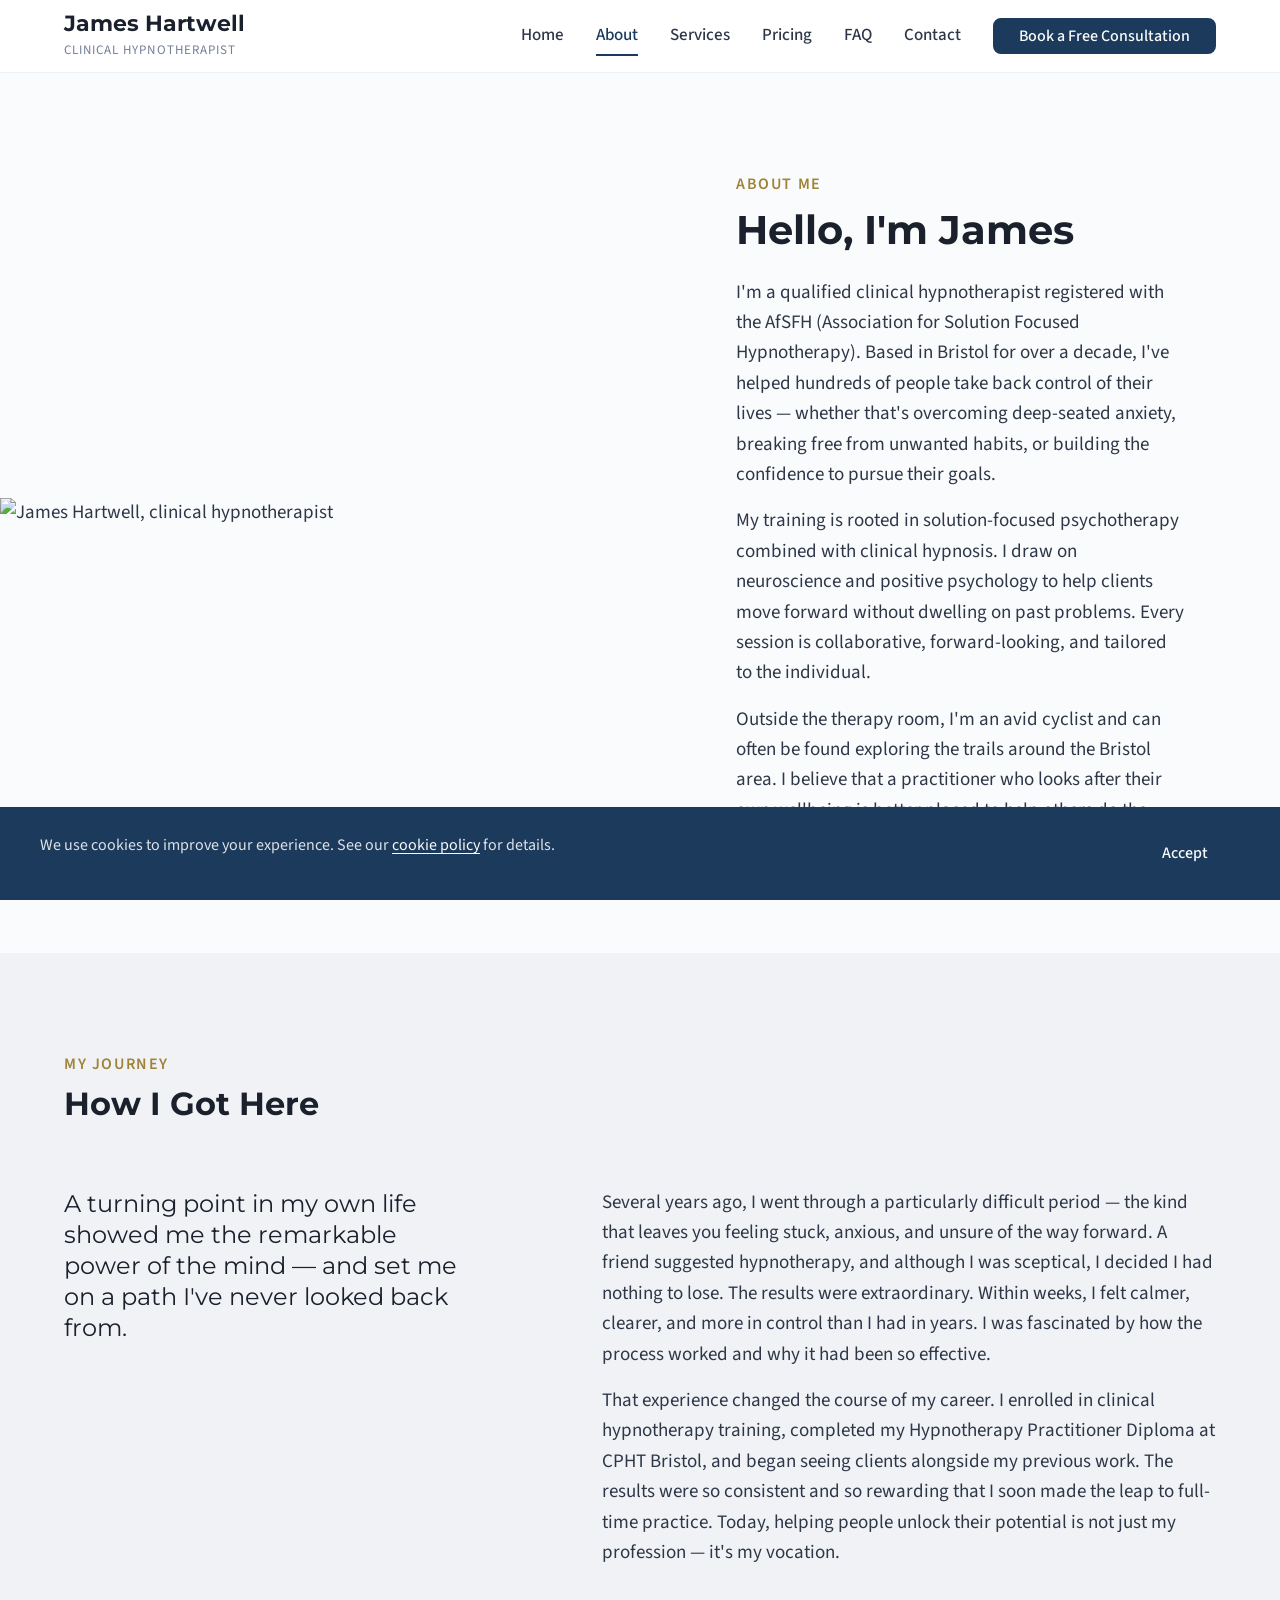
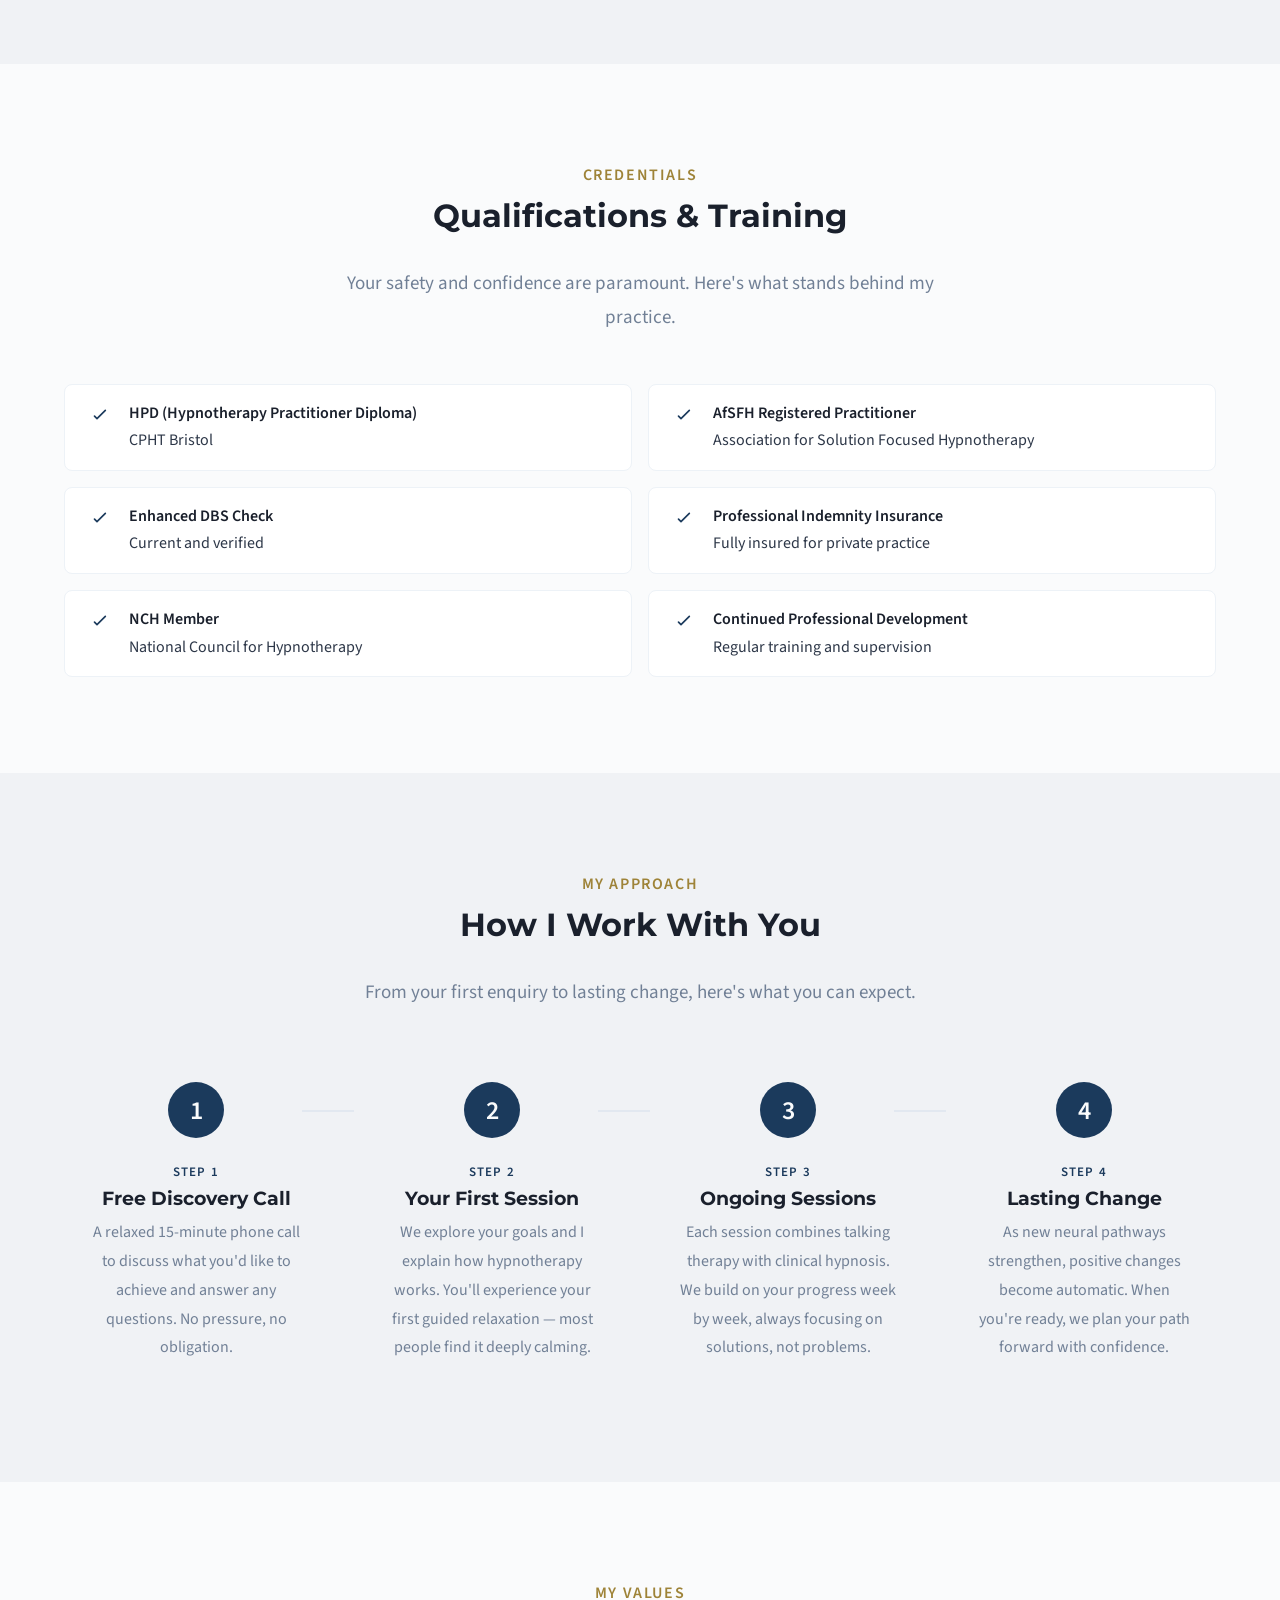
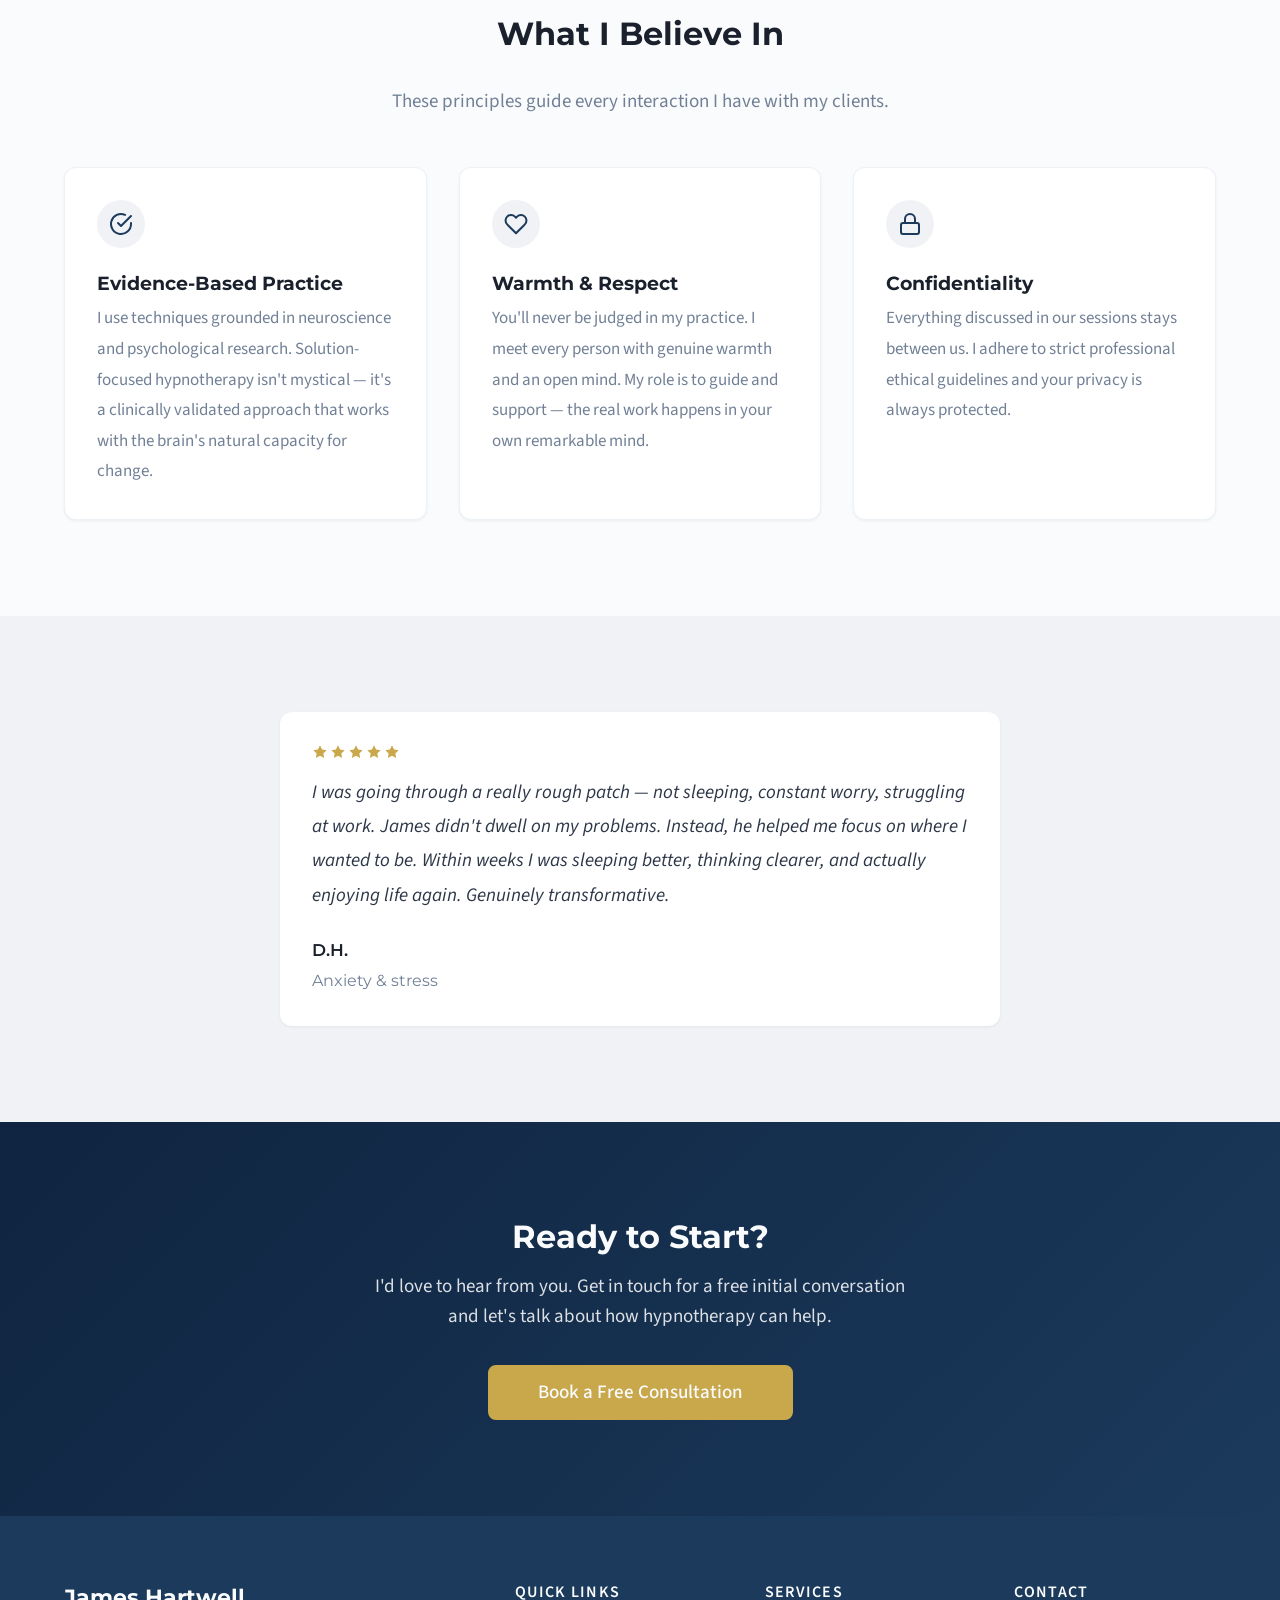
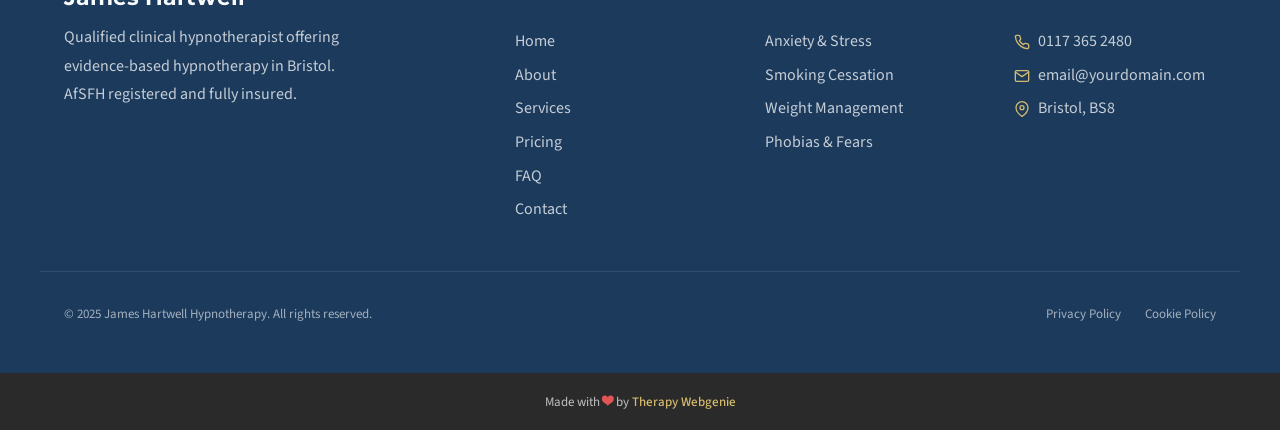
==== commit eb5e3fd6: "Standardise email to email@yourdomain.com placeholder Replaced hello@jamesharthypnotherapy.co.uk wit" ====
--- a/about.html
+++ b/about.html
@@ -326,7 +326,7 @@
         </div>
         <div class="footer__contact-item">
           <svg xmlns="http://www.w3.org/2000/svg" viewBox="0 0 24 24" fill="none" stroke="currentColor" stroke-width="2" stroke-linecap="round" stroke-linejoin="round"><path d="M4 4h16c1.1 0 2 .9 2 2v12c0 1.1-.9 2-2 2H4c-1.1 0-2-.9-2-2V6c0-1.1.9-2 2-2z"></path><polyline points="22,6 12,13 2,6"></polyline></svg>
-          <!-- PROFILE:email --><a href="mailto:hello@jamesharthypnotherapy.co.uk">hello@jamesharthypnotherapy.co.uk</a><!-- /PROFILE:email -->
+          <!-- PROFILE:email --><a href="mailto:email@yourdomain.com">email@yourdomain.com</a><!-- /PROFILE:email -->
         </div>
         <div class="footer__contact-item">
           <svg xmlns="http://www.w3.org/2000/svg" viewBox="0 0 24 24" fill="none" stroke="currentColor" stroke-width="2" stroke-linecap="round" stroke-linejoin="round"><path d="M21 10c0 7-9 13-9 13s-9-6-9-13a9 9 0 0 1 18 0z"></path><circle cx="12" cy="10" r="3"></circle></svg>
--- a/css/components.css
+++ b/css/components.css
@@ -5039,11 +5039,15 @@
   width: 24px;
   height: 24px;
   color: var(--color-primary);
-  transition: transform var(--transition-base);
-}
-
-.accordion__item--open .accordion__icon {
-  transform: rotate(45deg);
+}
+
+.accordion__icon-vertical {
+  transition: transform var(--transition-base), opacity var(--transition-base);
+}
+
+.accordion__item--open .accordion__icon-vertical {
+  transform: scaleY(0);
+  opacity: 0;
 }
 
 .accordion__content {
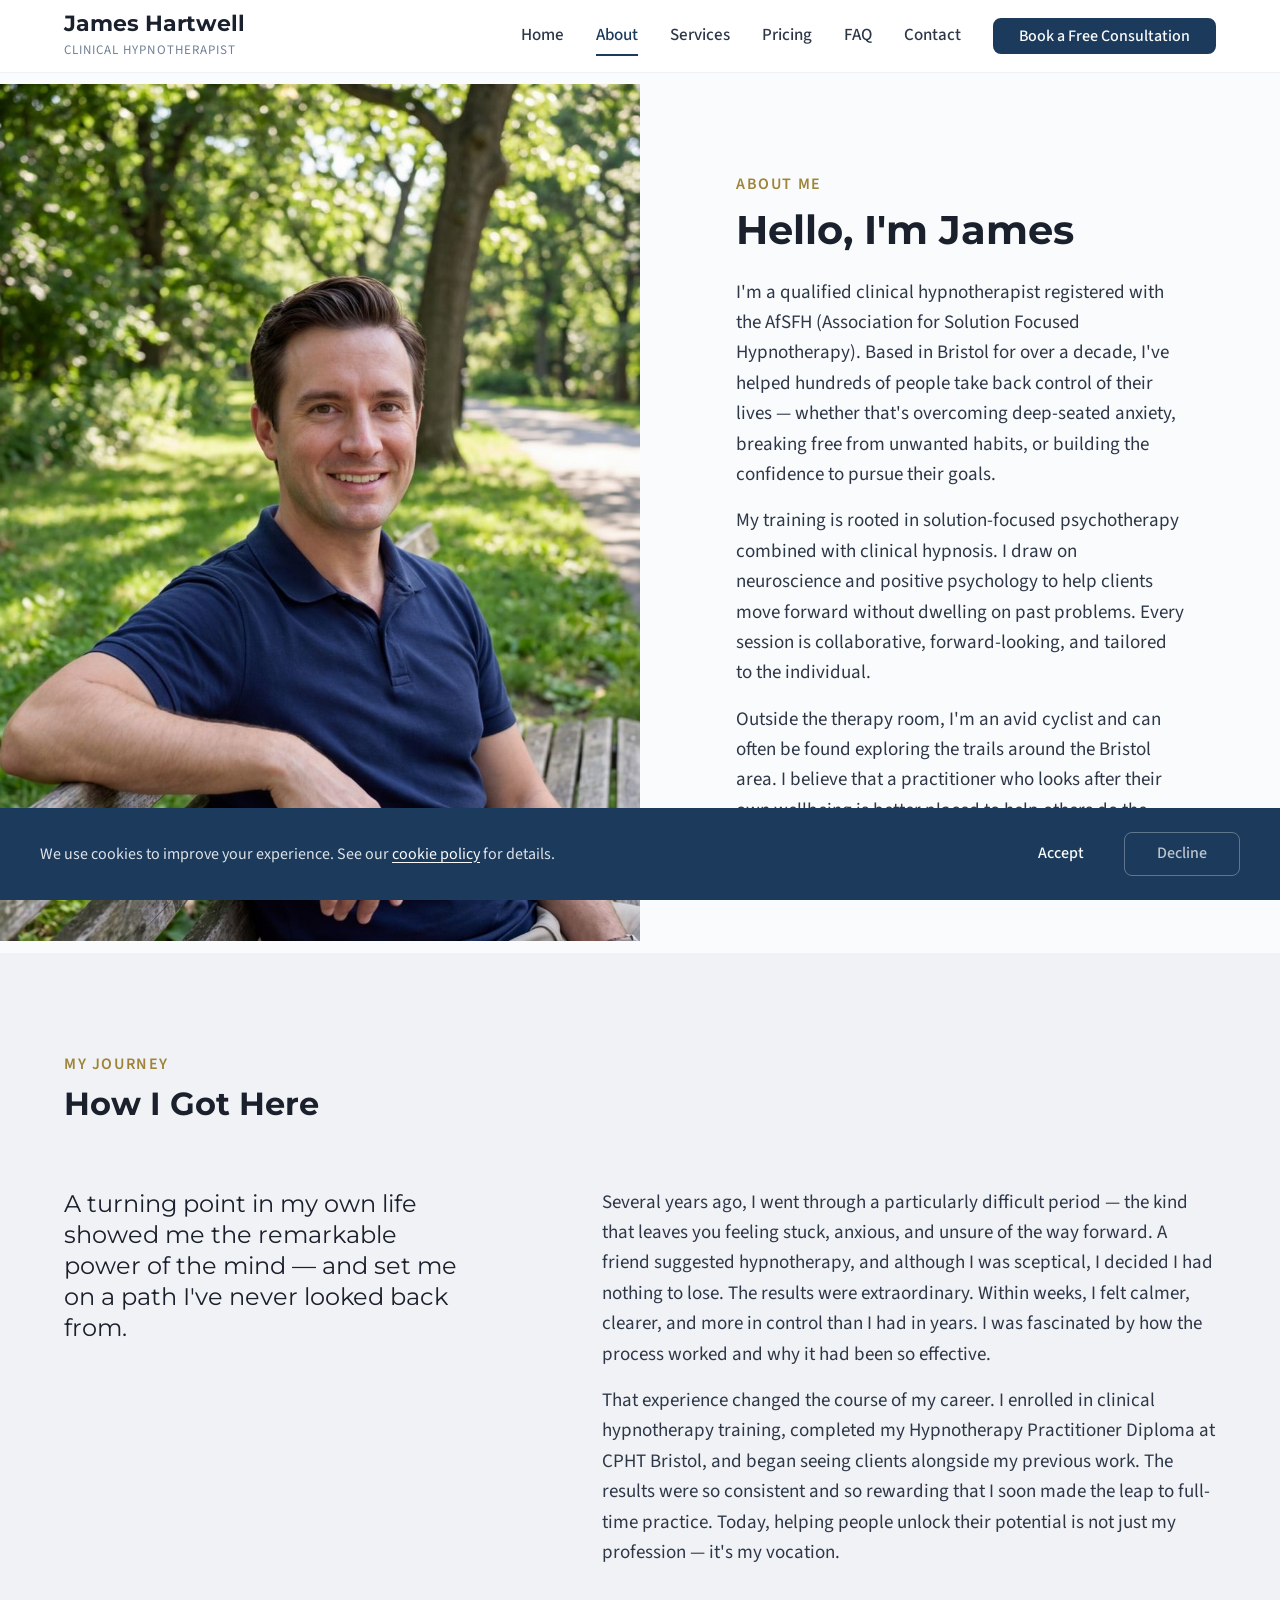
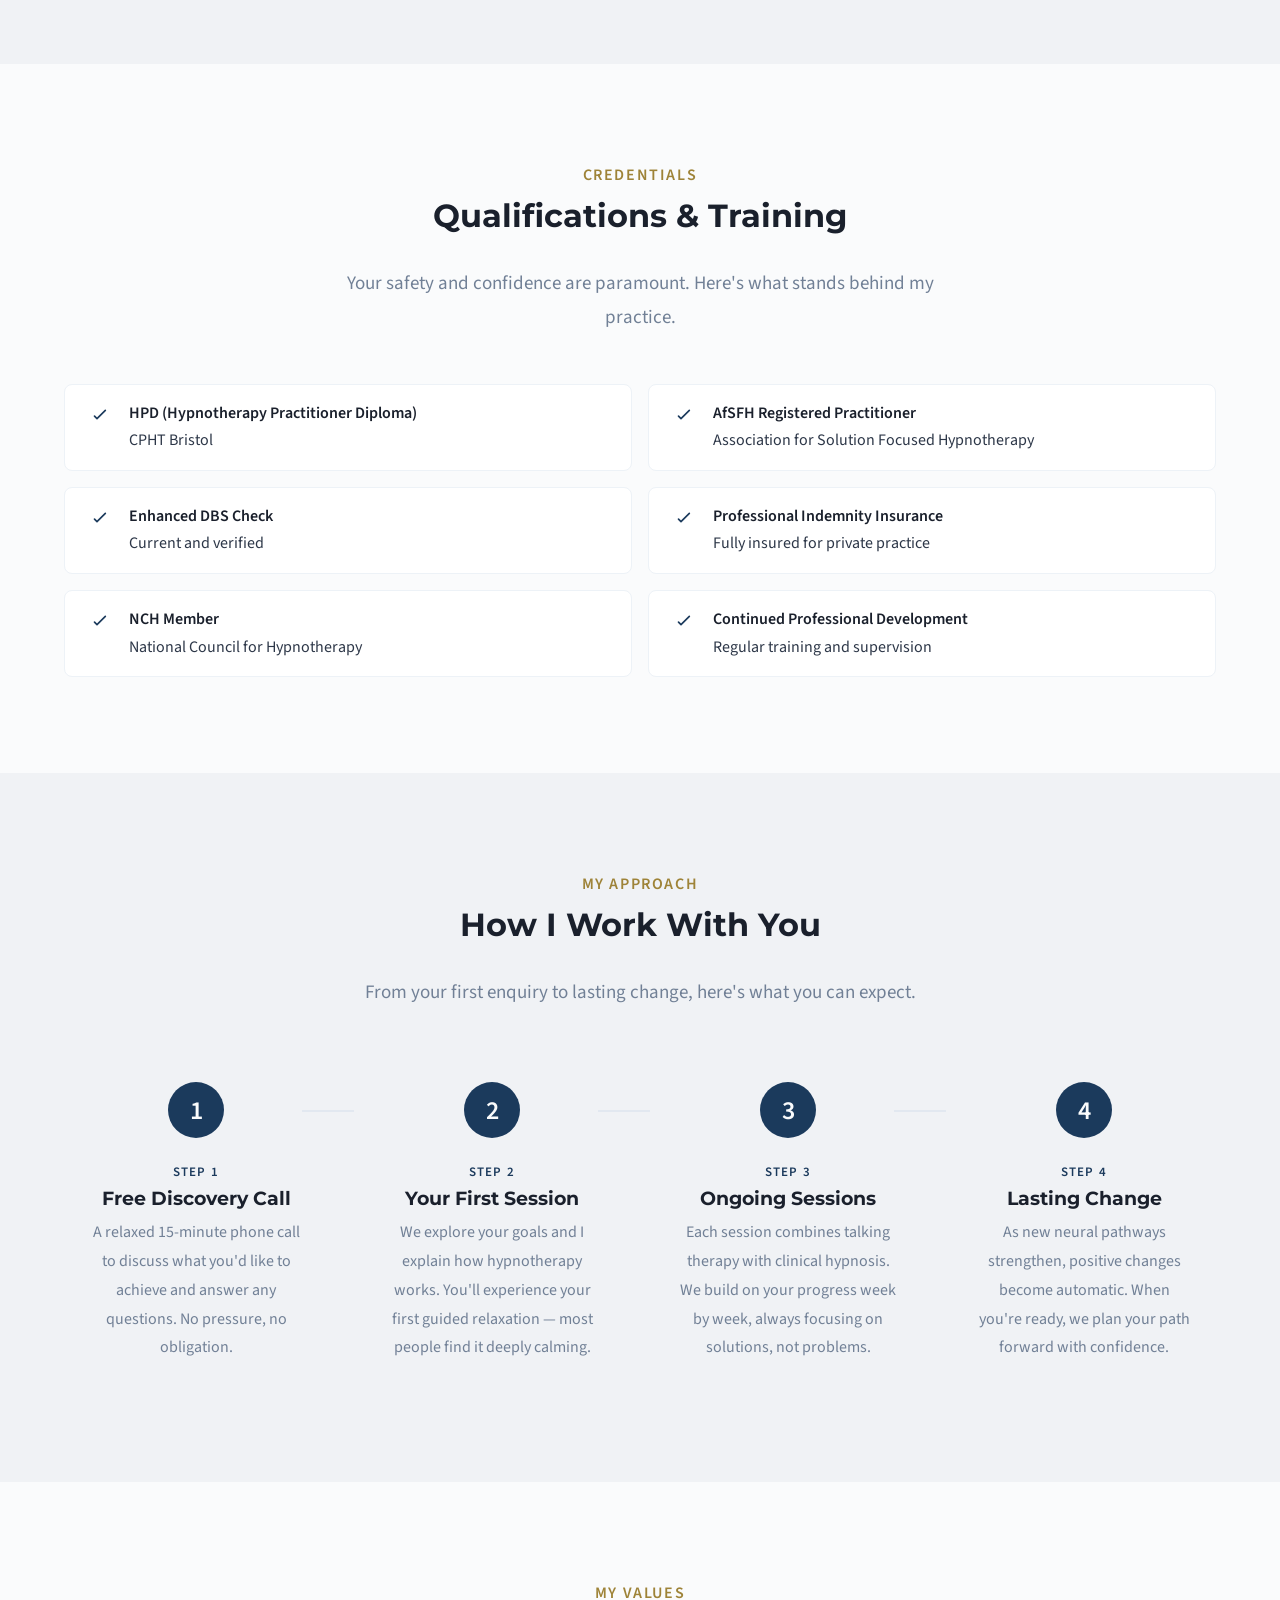
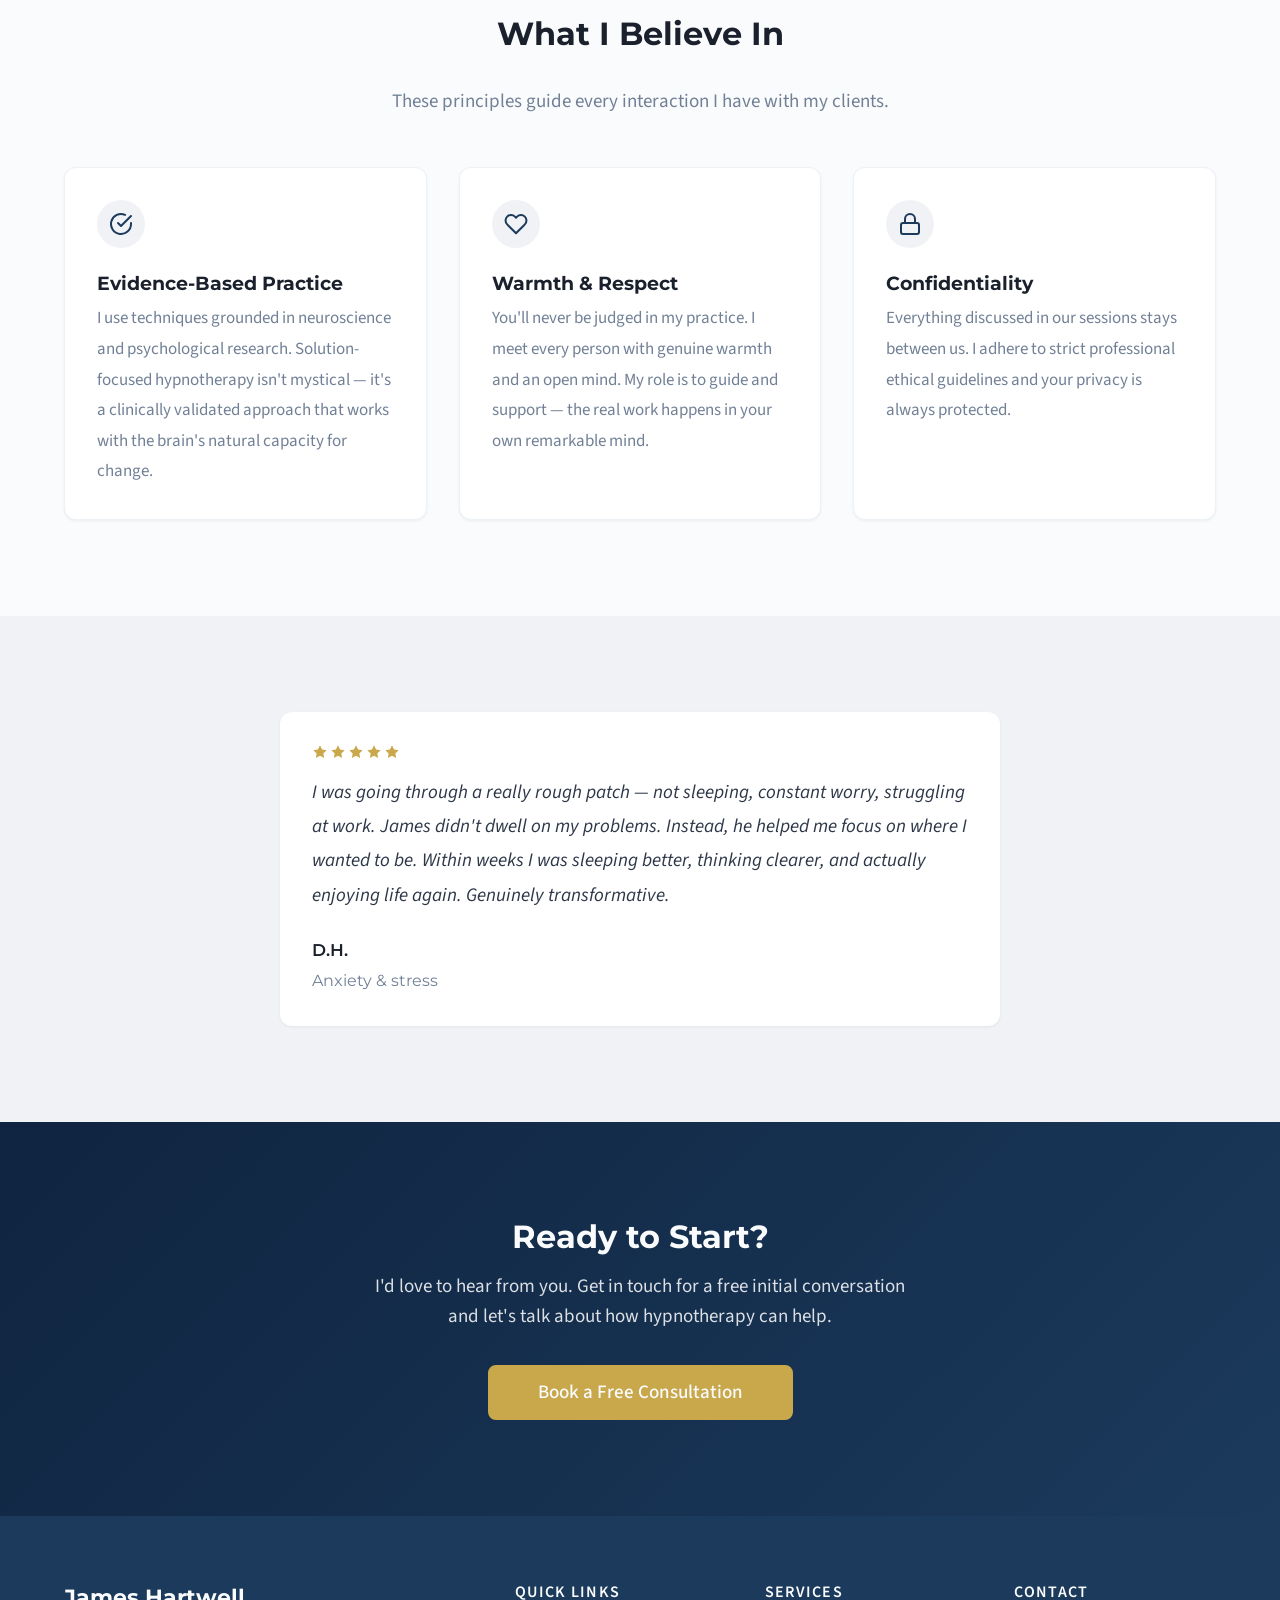
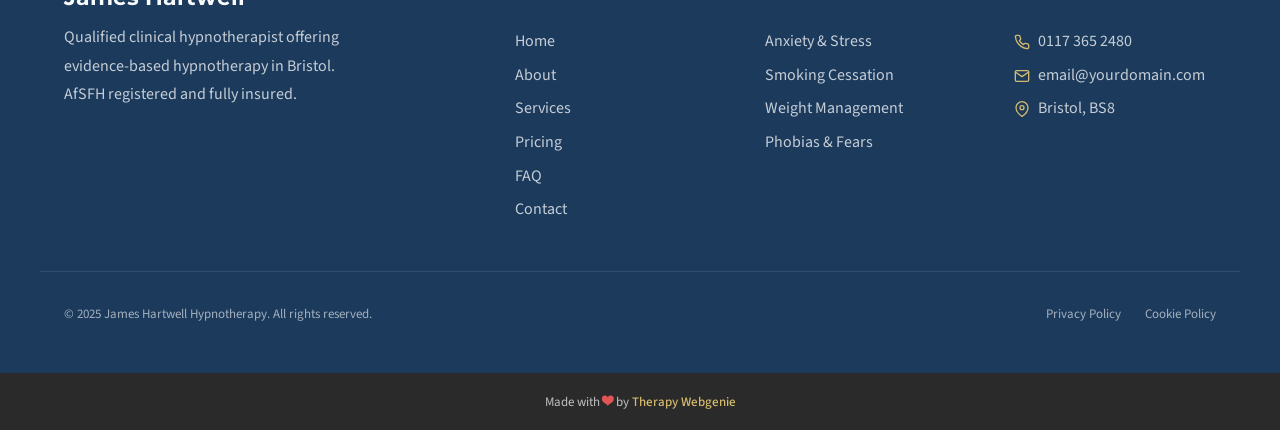
==== commit 9e771477: "Update hero and portrait images to new generated versions Co-Authored-By: Claude Opus 4.6 (1M contex" ====
--- a/about.html
+++ b/about.html
@@ -352,7 +352,7 @@
   <div class="cookie-banner" role="dialog" aria-label="Cookie consent">
     <div class="cookie-banner__inner">
       <p class="cookie-banner__text">We use cookies to improve your experience. See our <a href="cookies-policy.html">cookie policy</a> for details.</p>
-      <button class="cookie-banner__accept">Accept</button>
+      <div class="cookie-banner__buttons"><button class="cookie-banner__accept">Accept</button><button class="cookie-banner__decline">Decline</button></div>
     </div>
   </div>
 
--- a/css/components.css
+++ b/css/components.css
@@ -741,6 +741,8 @@
   padding: var(--space-xs) var(--space-md);
   border-radius: var(--radius-full);
   border: 1px solid var(--color-border);
+  text-align: left;
+  white-space: nowrap;
 }
 
 .hero__ticks svg {
@@ -1571,7 +1573,7 @@
 
 .hero--showcase .hero__content {
   order: 1;
-  max-width: 540px;
+  max-width: 600px;
   padding: 40px;
   border-radius: 20px;
   backdrop-filter: blur(6px);
@@ -1584,7 +1586,7 @@
 }
 
 .hero--showcase .hero__ticks {
-  flex-wrap: nowrap;
+  margin-bottom: 0;
 }
 
 /* --- Dark card (default) --- */
@@ -1607,15 +1609,10 @@
 
 .hero--showcase-dark .hero__ticks li {
   color: rgba(255, 255, 255, 0.9);
-  background-color: rgba(255, 255, 255, 0.1);
-  border-color: rgba(255, 255, 255, 0.2);
-}
-
-/* Left/right cards: strip pill bg/border to keep card compact */
-.hero--showcase-dark:not(.hero--showcase-center) .hero__ticks li {
   background: none;
   border: none;
-  padding: 0;
+  padding: var(--space-xs) 0;
+  border-radius: 0;
 }
 
 .hero--showcase-dark .hero__ticks svg {
@@ -1663,15 +1660,10 @@
 
 .hero--showcase-light .hero__ticks li {
   color: var(--color-text);
-  background-color: rgba(0, 0, 0, 0.06);
-  border-color: rgba(0, 0, 0, 0.1);
-}
-
-/* Left/right cards: strip pill bg/border to keep card compact */
-.hero--showcase-light:not(.hero--showcase-center) .hero__ticks li {
   background: none;
   border: none;
-  padding: 0;
+  padding: var(--space-xs) 0;
+  border-radius: 0;
 }
 
 .hero--showcase-light .hero__ticks svg {
@@ -1762,6 +1754,12 @@
   .hero--showcase .hero__content {
     max-width: 100%;
     padding: 28px;
+  }
+
+  /* Card is full-width on mobile — buttons and ticks can wrap */
+  .hero--showcase .hero__actions,
+  .hero--showcase .hero__ticks {
+    flex-wrap: wrap;
   }
 
   /* Reset alignment on mobile — always left-aligned full-width */
@@ -1863,6 +1861,20 @@
 
 .nav--transparent-dark .nav__toggle {
   border-color: rgba(255, 255, 255, 0.3);
+}
+
+/* Mobile menu resets — overlay has a white background, so restore dark text */
+.nav--transparent-dark .nav__mobile .nav__link {
+  color: var(--color-text);
+}
+
+.nav--transparent-dark .nav__mobile .nav__link:hover,
+.nav--transparent-dark .nav__mobile .nav__link--active {
+  color: var(--color-primary);
+}
+
+.nav--transparent-dark .nav__mobile .nav__toggle-bar {
+  background-color: var(--color-text);
 }
 
 /* Two-tier dark */
@@ -3694,6 +3706,7 @@
 .icon-box--left {
   text-align: left;
   display: flex;
+  align-items: center;
   gap: var(--space-lg);
 }
 
@@ -4711,7 +4724,7 @@
 }
 
 .comparison__card h3 {
-  font-size: var(--text-md);
+  font-size: var(--text-xl);
   margin-bottom: var(--space-lg);
 }
 
@@ -5185,12 +5198,13 @@
    ============================================= */
 .comparison-table {
   width: 100%;
-  border-collapse: collapse;
+  border-collapse: separate;
+  border-spacing: 0;
   background-color: var(--color-surface);
   border-radius: var(--radius-lg);
   overflow: hidden;
   box-shadow: var(--shadow-sm);
-  border: 1px solid var(--color-border-light);
+  border: 2px solid #ccc;
 }
 
 .comparison-table thead th {
@@ -5201,7 +5215,12 @@
   font-weight: var(--font-weight-bold);
   color: var(--color-text-heading);
   text-align: center;
-  border-bottom: 2px solid var(--color-border);
+  border-bottom: 2px solid #ccc;
+  border-right: 1px solid var(--color-border-light);
+}
+
+.comparison-table thead th:last-child {
+  border-right: none;
 }
 
 .comparison-table thead th:first-child {
@@ -5213,7 +5232,12 @@
   font-size: var(--text-sm);
   color: var(--color-text);
   border-bottom: 1px solid var(--color-border-light);
+  border-right: 1px solid var(--color-border-light);
   text-align: center;
+}
+
+.comparison-table tbody td:last-child {
+  border-right: none;
 }
 
 .comparison-table tbody td:first-child {
@@ -5706,6 +5730,64 @@
   background: rgba(255, 255, 255, 0.25);
 }
 
+/* =============================================
+   VIDEO EMBED
+   Responsive 16:9 wrapper for iframe videos.
+   ============================================= */
+.video-embed {
+  position: relative;
+  padding-bottom: 56.25%;
+  height: 0;
+  overflow: hidden;
+  border-radius: var(--radius-lg);
+  box-shadow: var(--shadow-md);
+}
+
+.video-embed iframe {
+  position: absolute;
+  top: 0;
+  left: 0;
+  width: 100%;
+  height: 100%;
+  border: 0;
+  border-radius: var(--radius-lg);
+}
+
+/* =============================================
+   VIDEO SPLIT
+   Optional centered header across both columns,
+   then text left + video right. Stacks on mobile.
+   ============================================= */
+.video-split {
+  display: grid;
+  grid-template-columns: 1fr;
+  gap: var(--space-2xl);
+  align-items: center;
+}
+
+.video-split__header {
+  text-align: center;
+}
+
+.video-split__header h2 {
+  margin-bottom: var(--space-sm);
+}
+
+.video-split__content p {
+  color: var(--color-text-light);
+  line-height: var(--line-height-relaxed);
+}
+
+@media (min-width: 768px) {
+  .video-split {
+    grid-template-columns: 1fr 1fr;
+  }
+
+  .video-split__header {
+    grid-column: 1 / -1;
+  }
+}
+
 /* --- Back to Top --- */
 .back-to-top {
   position: fixed;
@@ -5976,6 +6058,7 @@
   font-size: var(--text-sm);
   line-height: var(--line-height-relaxed);
   color: rgba(255, 255, 255, 0.85);
+  margin-bottom: 0;
 }
 
 .cookie-banner__text a {
@@ -5999,6 +6082,30 @@
 
 .cookie-banner__accept:hover {
   background: var(--color-primary-dark);
+}
+
+.cookie-banner__decline {
+  background: transparent;
+  color: rgba(255, 255, 255, 0.7);
+  padding: var(--space-sm) var(--space-xl);
+  border-radius: var(--radius-md);
+  font-size: var(--text-sm);
+  font-weight: var(--font-weight-medium);
+  cursor: pointer;
+  border: 1px solid rgba(255, 255, 255, 0.3);
+  white-space: nowrap;
+  transition: color var(--transition-fast), border-color var(--transition-fast);
+}
+
+.cookie-banner__decline:hover {
+  color: var(--color-text-inverse);
+  border-color: rgba(255, 255, 255, 0.6);
+}
+
+.cookie-banner__buttons {
+  display: flex;
+  gap: var(--space-sm);
+  align-items: center;
 }
 
 @media (min-width: 768px) {
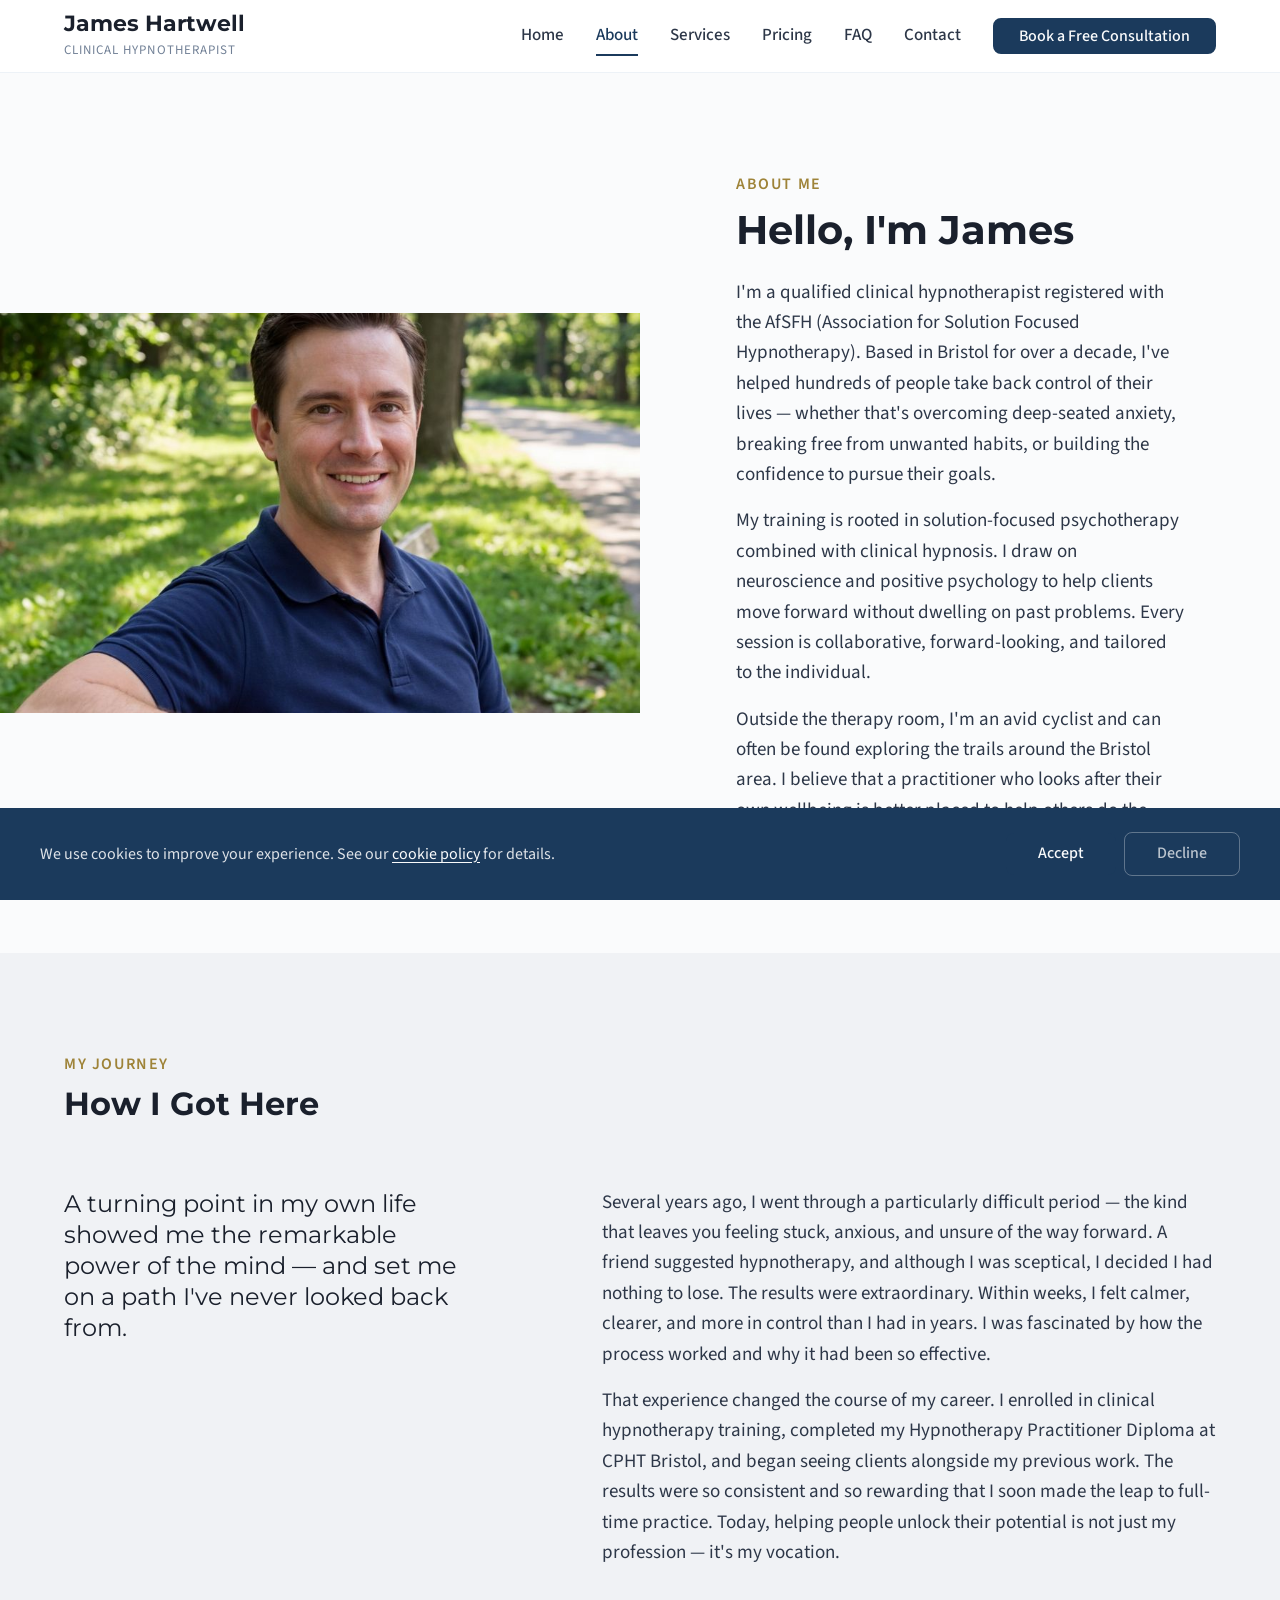
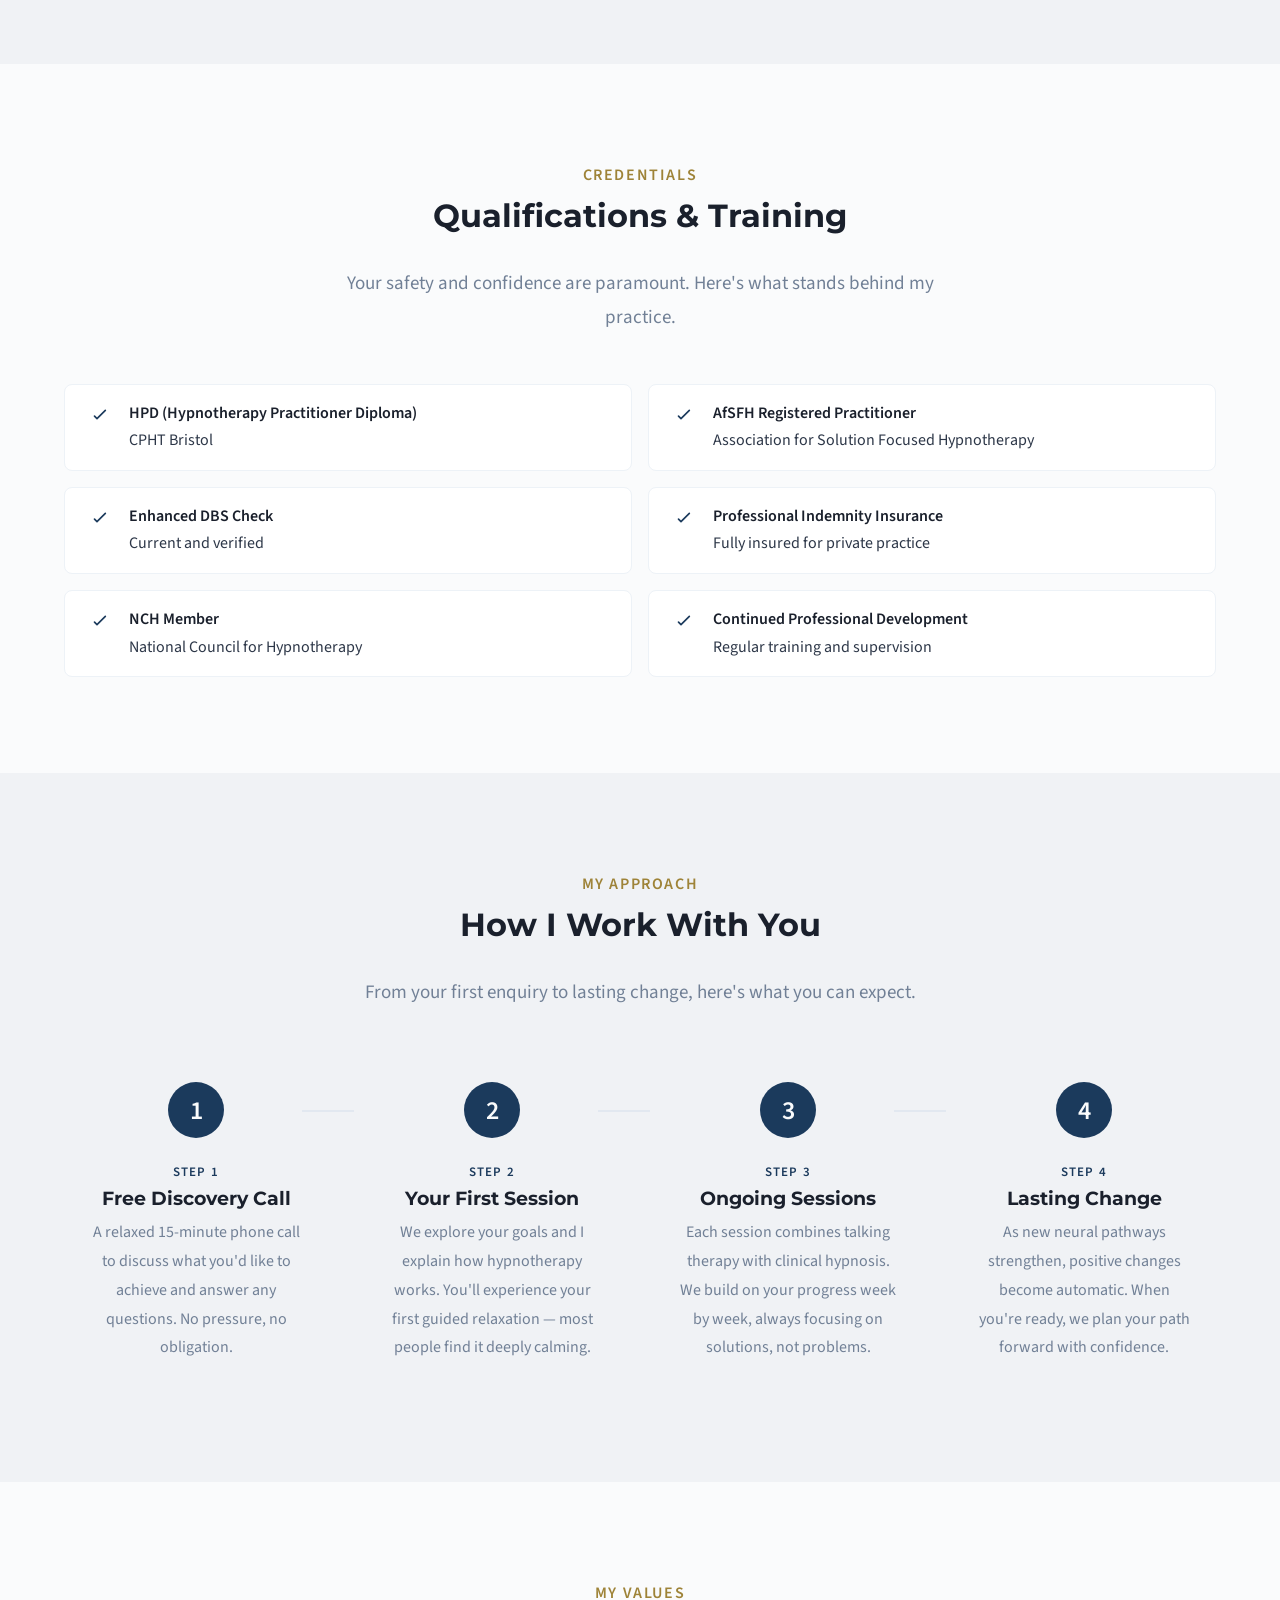
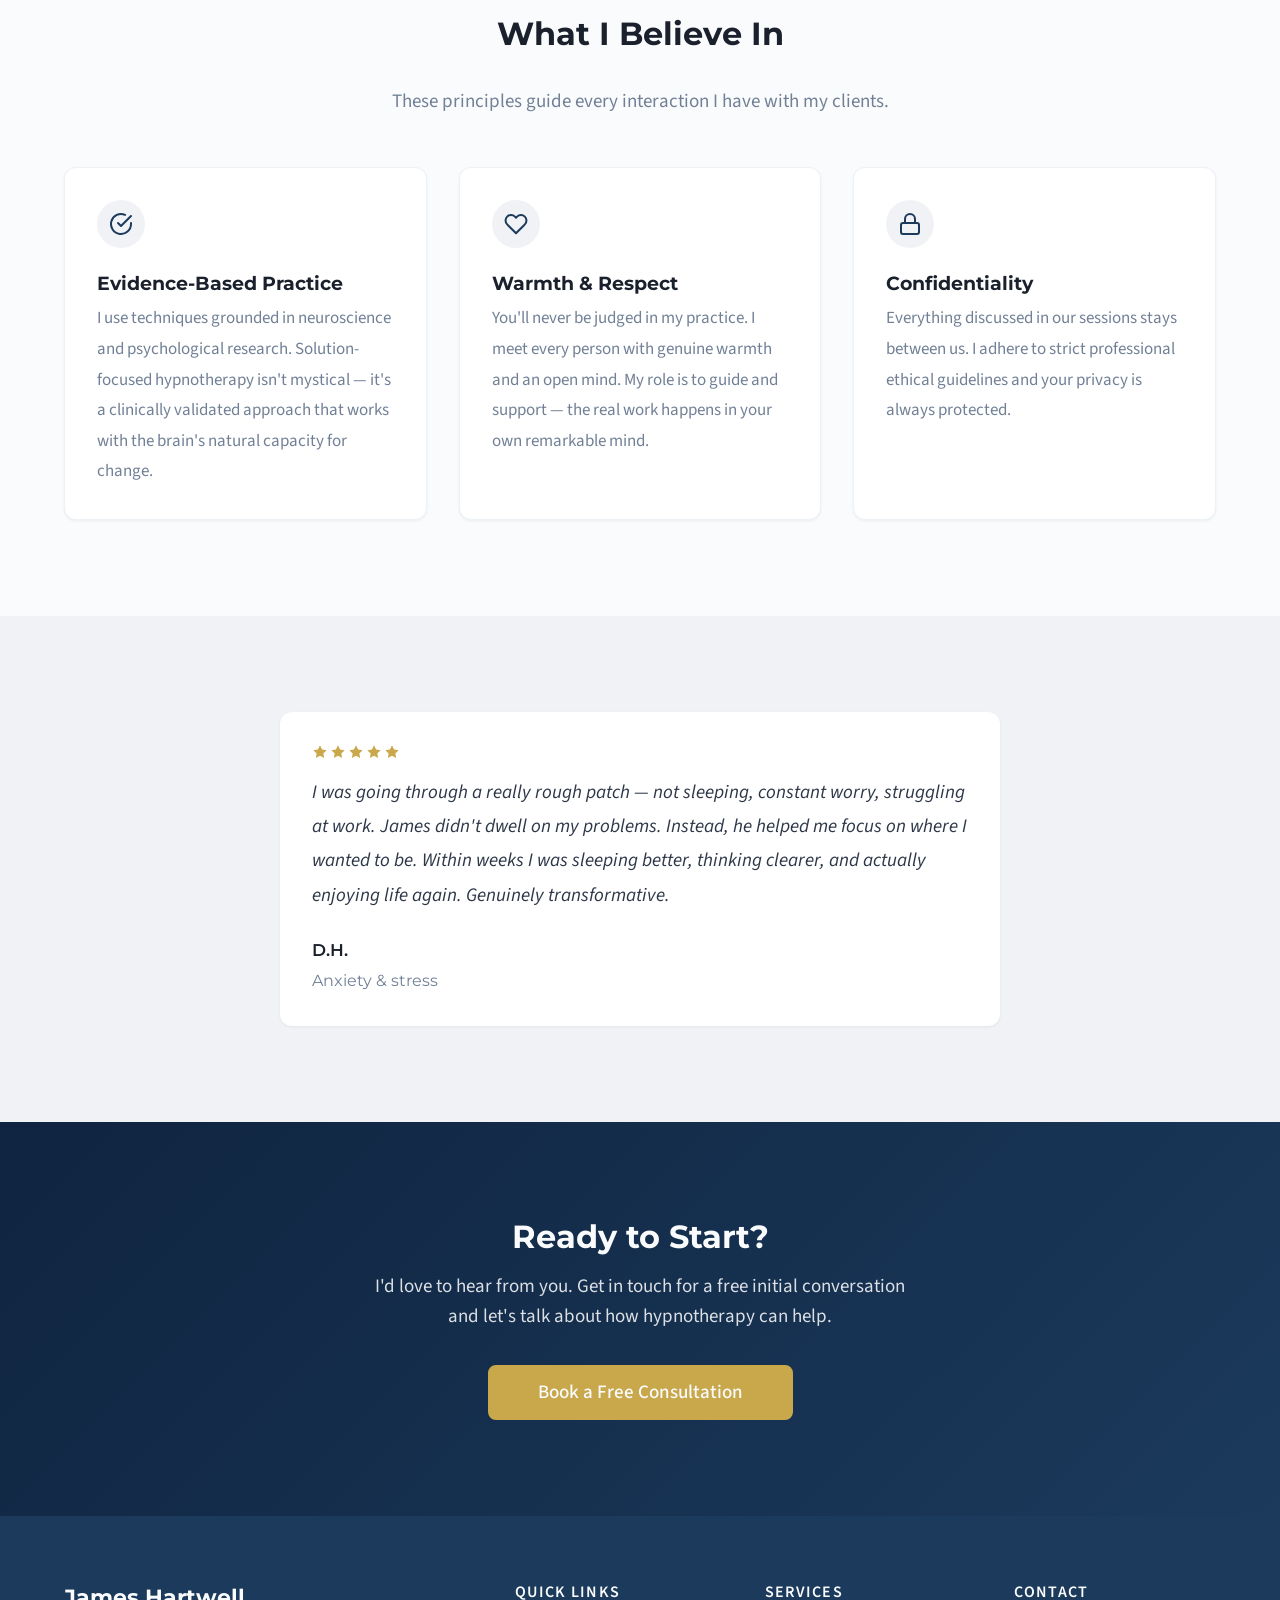
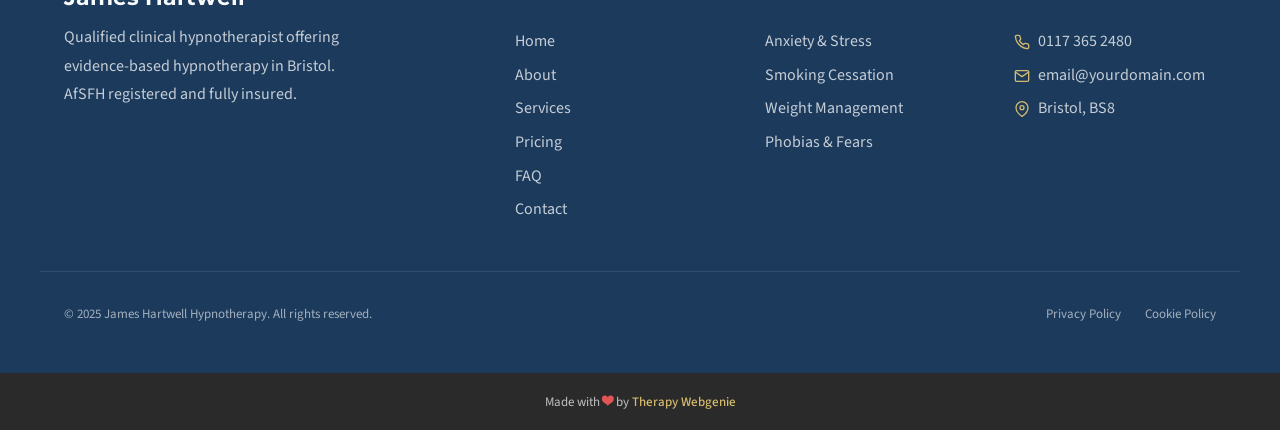
==== commit 8349deb0: "Switch about page portrait to background-image for full-bleed coverage Co-Authored-By: Claude Opus 4" ====
--- a/about.html
+++ b/about.html
@@ -83,8 +83,7 @@
     <!-- SECTION: about-hero -->
     <section class="about-hero">
       <div class="container about-hero__inner">
-        <div class="about-hero__image-wrap">
-          <img src="images/about-portrait.jpg" alt="James Hartwell, clinical hypnotherapist" class="about-hero__image" width="600" height="800" loading="eager">
+        <div class="about-hero__image-wrap" style="background-image: url('images/about-portrait.jpg');" role="img" aria-label="James Hartwell, clinical hypnotherapist">
         </div>
         <div class="about-hero__content">
           <span class="section-label">About Me</span>
--- a/css/components.css
+++ b/css/components.css
@@ -1046,6 +1046,9 @@
   order: 1;
   width: 100%;
   min-height: 300px;
+  background-size: cover;
+  background-position: center;
+  background-repeat: no-repeat;
 }
 
 .hero--half .hero__image-placeholder,
@@ -1982,6 +1985,15 @@
   align-items: center;
 }
 
+.intro__image-wrap {
+  background-size: cover;
+  background-position: center;
+  background-repeat: no-repeat;
+  border-radius: var(--radius-lg);
+  overflow: hidden;
+  min-height: 400px;
+}
+
 .intro__image {
   width: 100%;
   aspect-ratio: 3 / 4;
@@ -2479,6 +2491,13 @@
 .about-hero h1,
 .about-hero h2 {
   margin-bottom: var(--space-lg);
+}
+
+.about-hero__image-wrap {
+  background-size: cover;
+  background-position: center;
+  background-repeat: no-repeat;
+  min-height: 400px;
 }
 
 .about-hero__image {
@@ -3468,6 +3487,58 @@
   .two-col-text__columns {
     grid-template-columns: 1fr 1fr;
     gap: var(--space-2xl);
+  }
+}
+
+/* =============================================
+   CONTENT: STORY TEXT
+   Centred header spanning full width, then a
+   two-column layout: large pull-quote (left)
+   and regular body text (right).
+   ============================================= */
+.story-text {
+  max-width: var(--container-wide);
+  margin: 0 auto;
+}
+
+.story-text__header {
+  text-align: center;
+  margin-bottom: var(--space-2xl);
+}
+
+.story-text__body {
+  display: grid;
+  grid-template-columns: 1fr;
+  gap: var(--space-xl);
+  align-items: start;
+}
+
+.story-text__quote {
+  font-family: var(--font-heading);
+  font-size: var(--text-xl);
+  font-weight: 400;
+  line-height: 1.4;
+  font-style: italic;
+  color: var(--color-text-heading);
+}
+
+.story-text__content p {
+  color: var(--color-text-light);
+  line-height: var(--line-height-relaxed);
+}
+
+.story-text__content p + p {
+  margin-top: var(--space-md);
+}
+
+@media (min-width: 768px) {
+  .story-text__header {
+    margin-bottom: var(--space-3xl);
+  }
+
+  .story-text__body {
+    grid-template-columns: 1fr 1.5fr;
+    gap: var(--space-3xl);
   }
 }
 
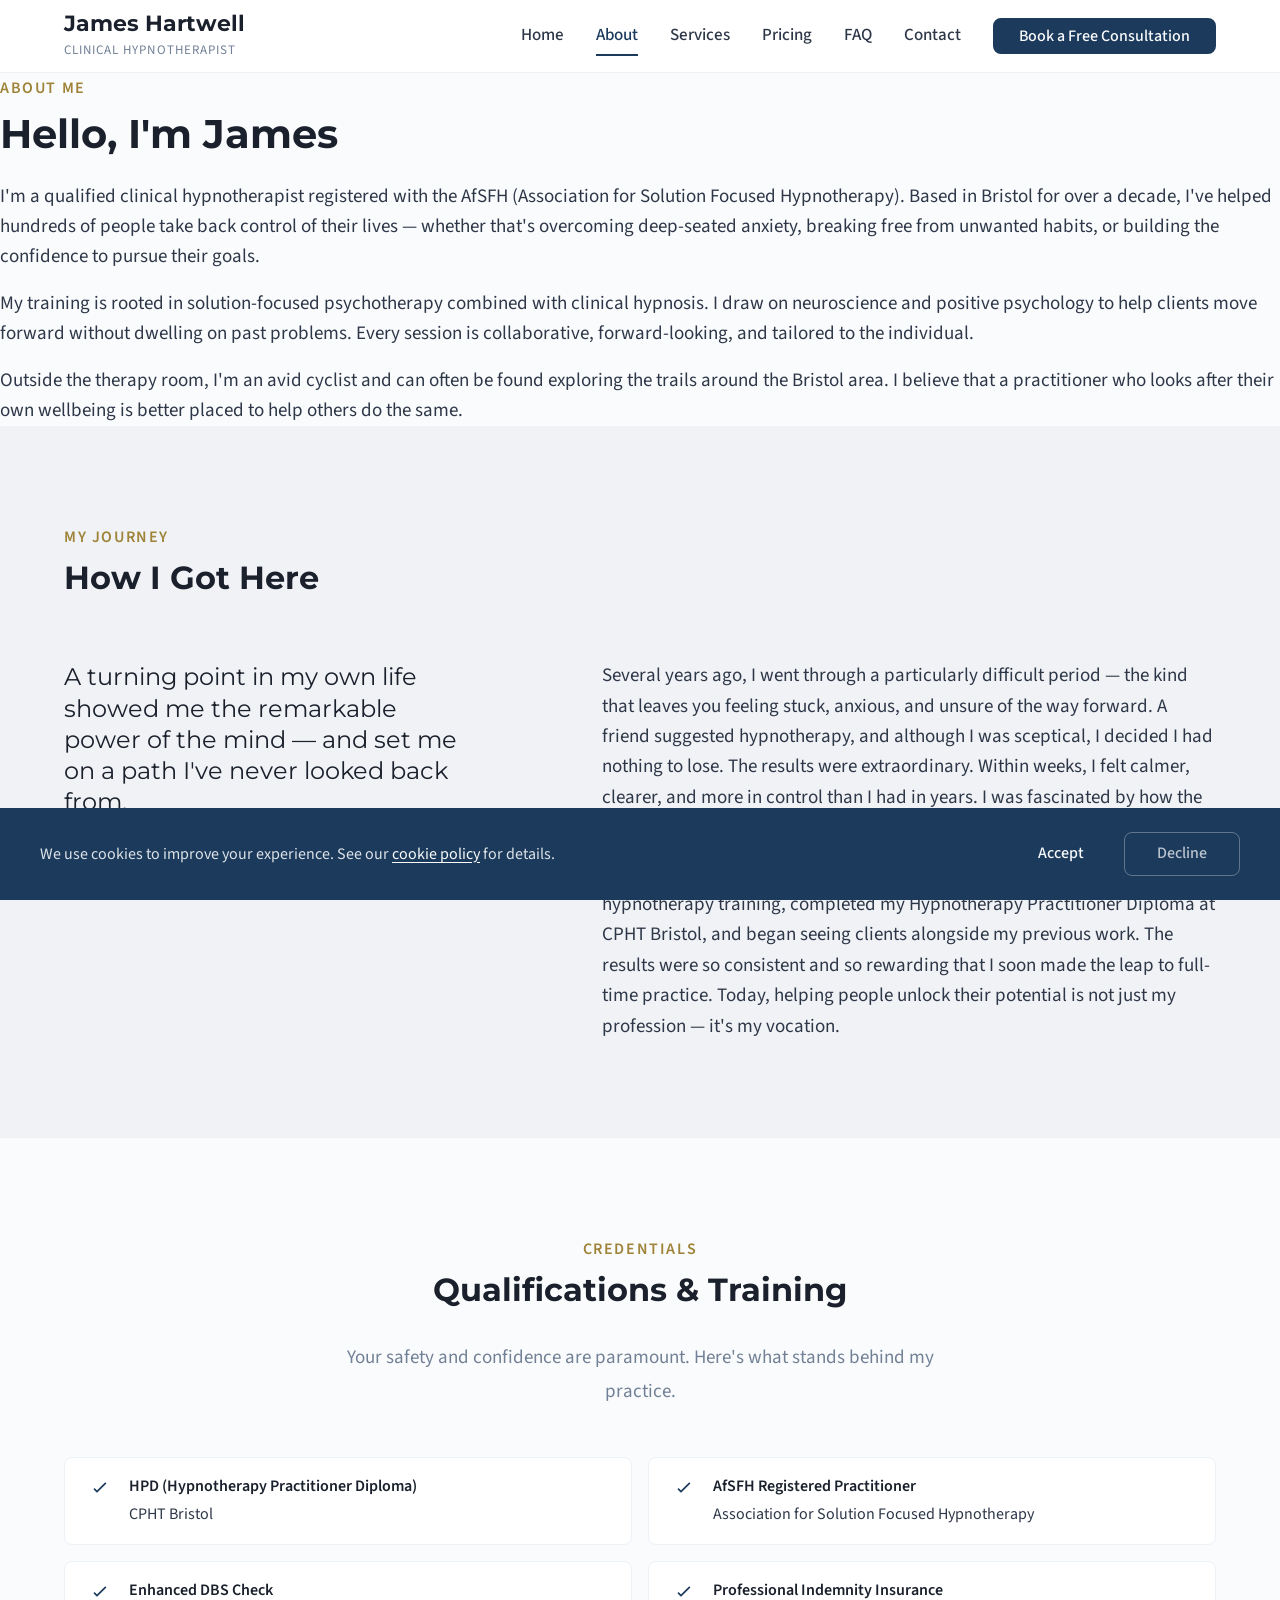
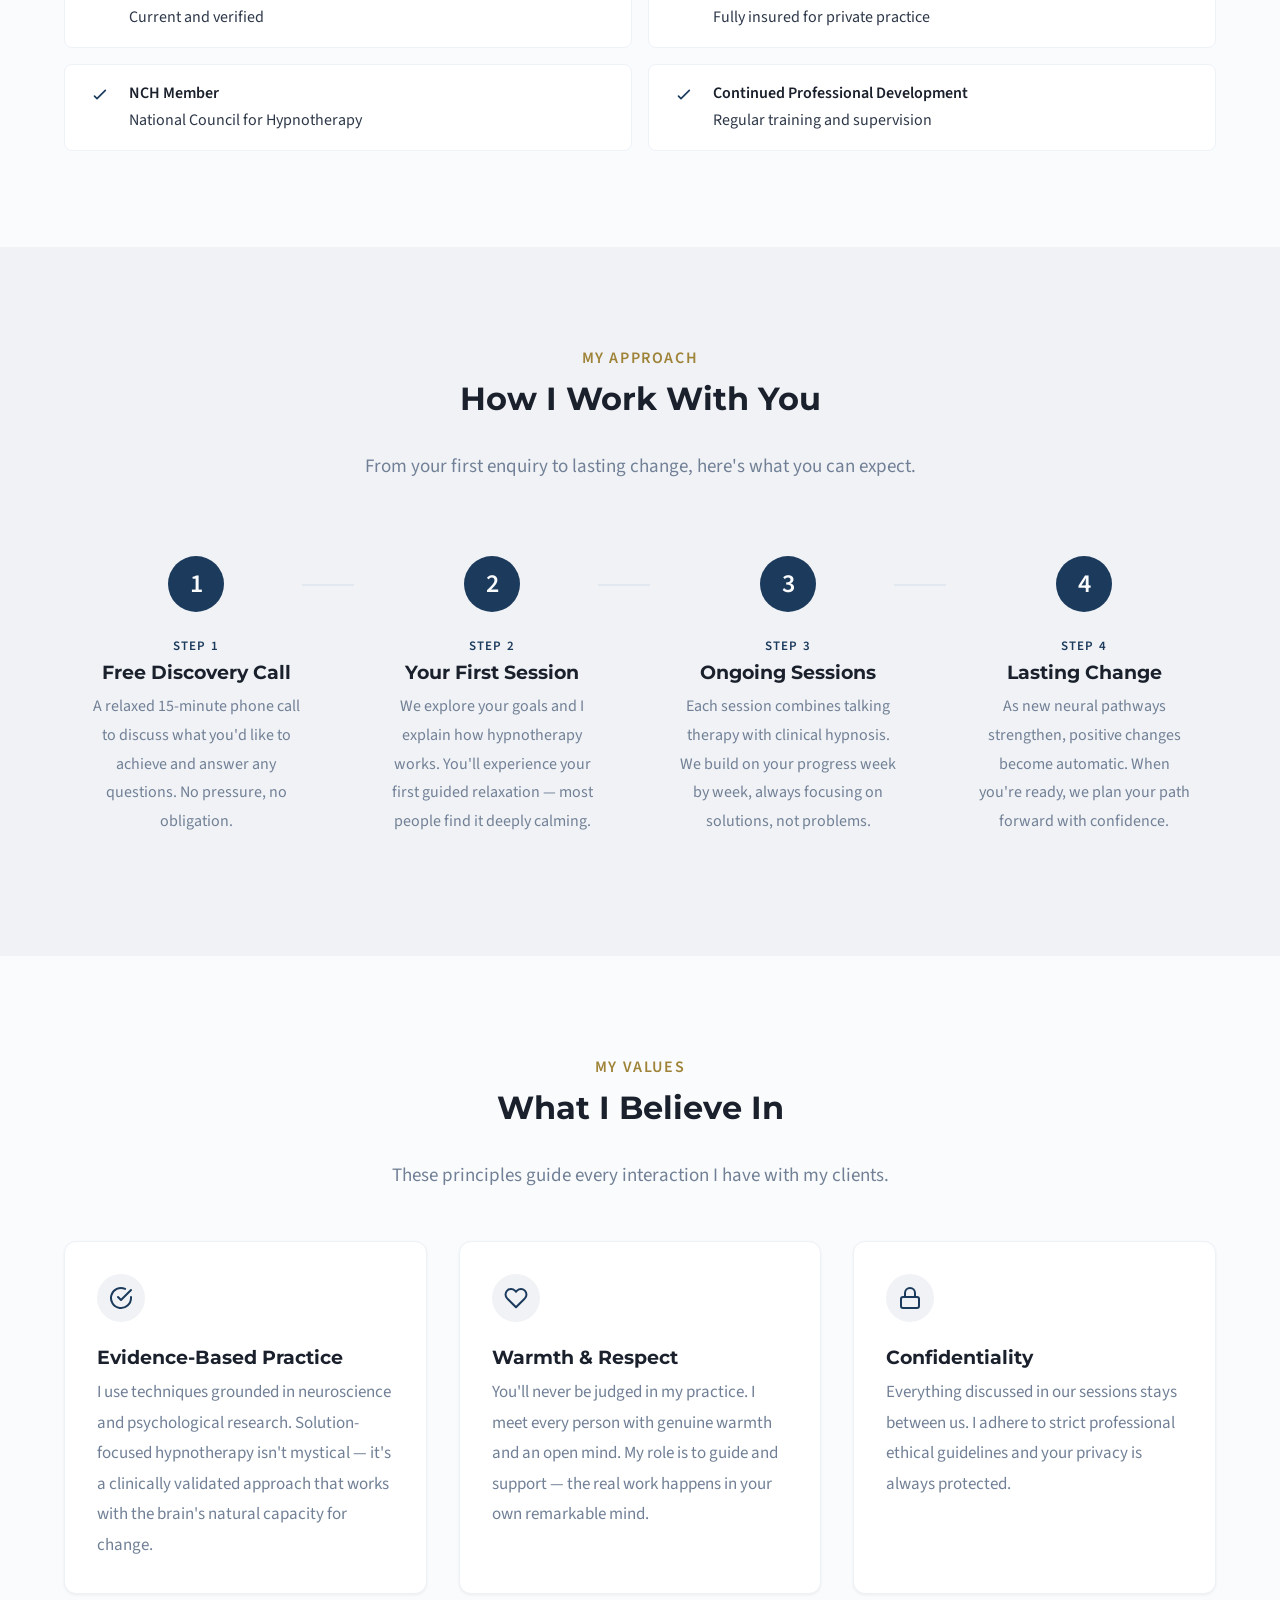
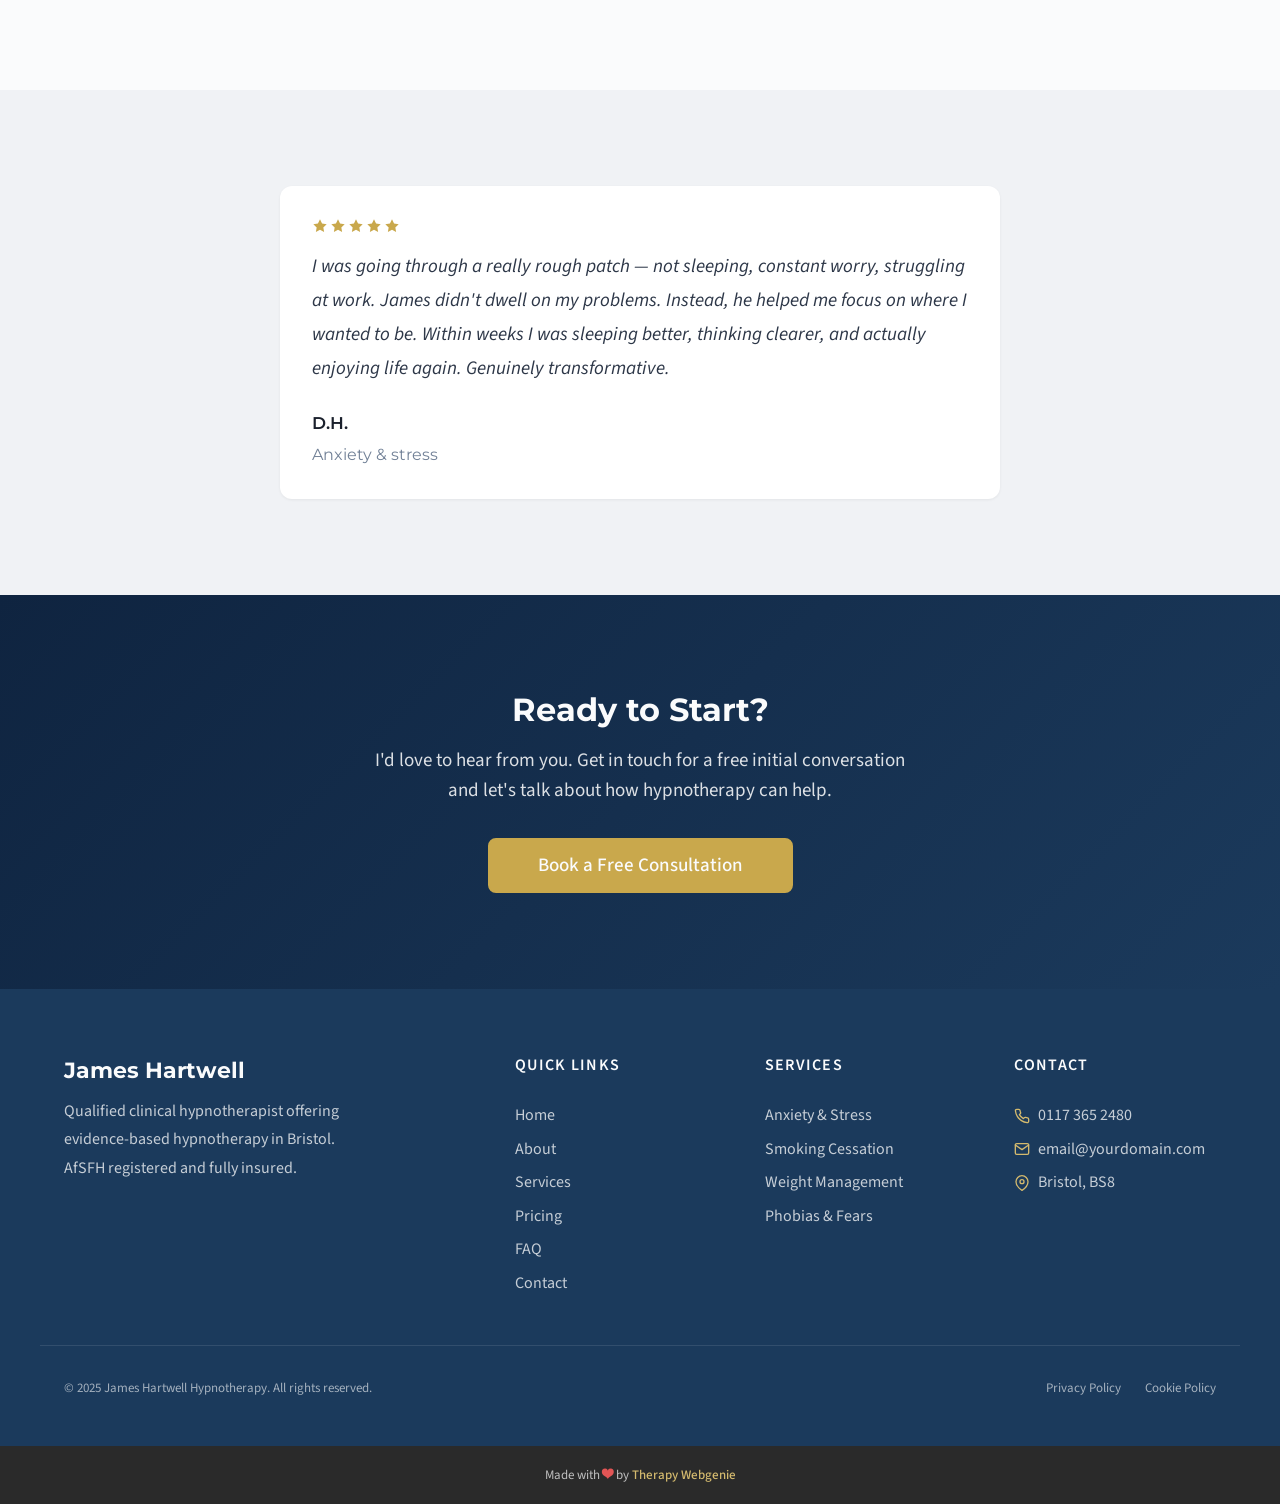
==== commit 8a7d126e: "Change about page top section from about-hero to about-split-third Co-Authored-By: Claude Opus 4.6 (" ====
--- a/about.html
+++ b/about.html
@@ -82,8 +82,8 @@
 
     <!-- SECTION: about-hero -->
     <section class="about-hero">
-      <div class="container about-hero__inner">
-        <div class="about-hero__image-wrap" style="background-image: url('images/about-portrait.jpg');" role="img" aria-label="James Hartwell, clinical hypnotherapist">
+      <div class="container about-split-third__inner">
+        <div class="about-split-third__image-wrap" style="background-image: url('images/about-portrait.jpg');" role="img" aria-label="James Hartwell, clinical hypnotherapist">
         </div>
         <div class="about-hero__content">
           <span class="section-label">About Me</span>
--- a/css/components.css
+++ b/css/components.css
@@ -2485,7 +2485,7 @@
   display: grid;
   grid-template-columns: 1fr;
   gap: var(--space-2xl);
-  align-items: center;
+  align-items: stretch;
 }
 
 .about-hero h1,
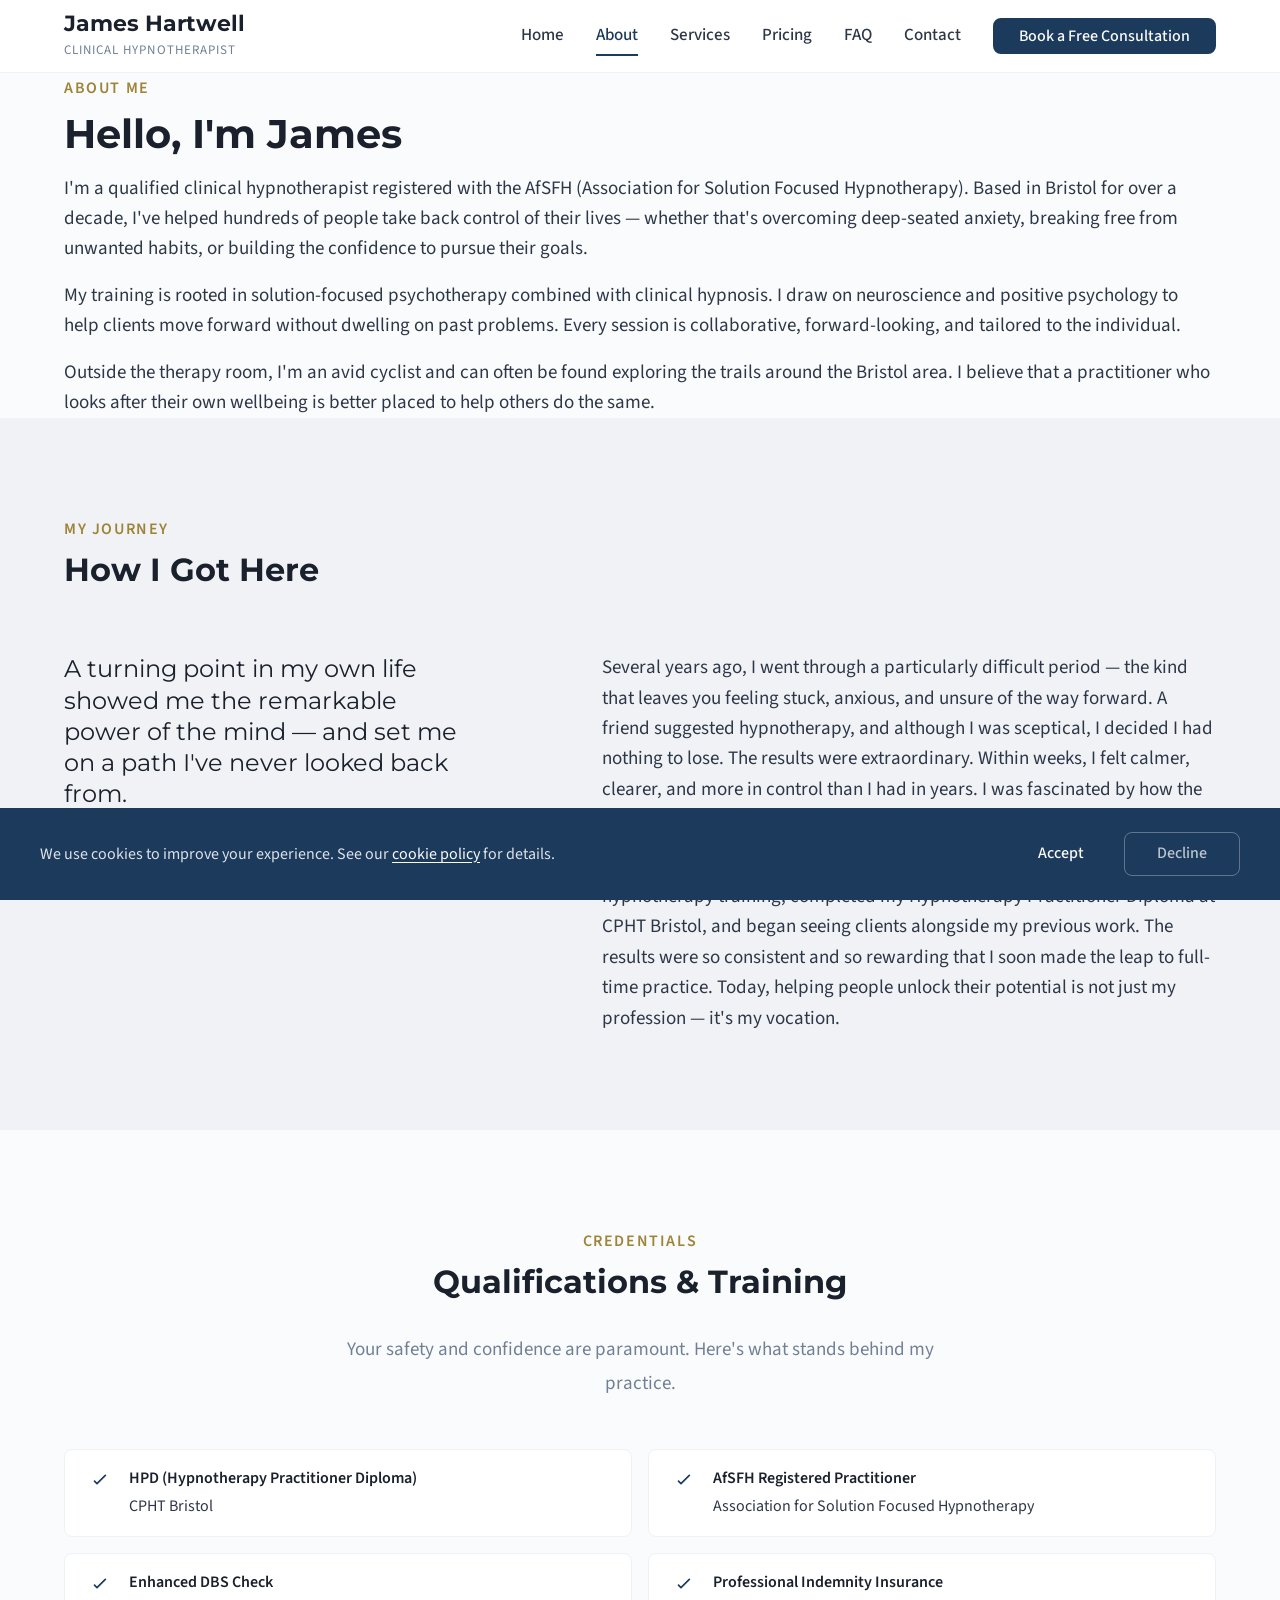
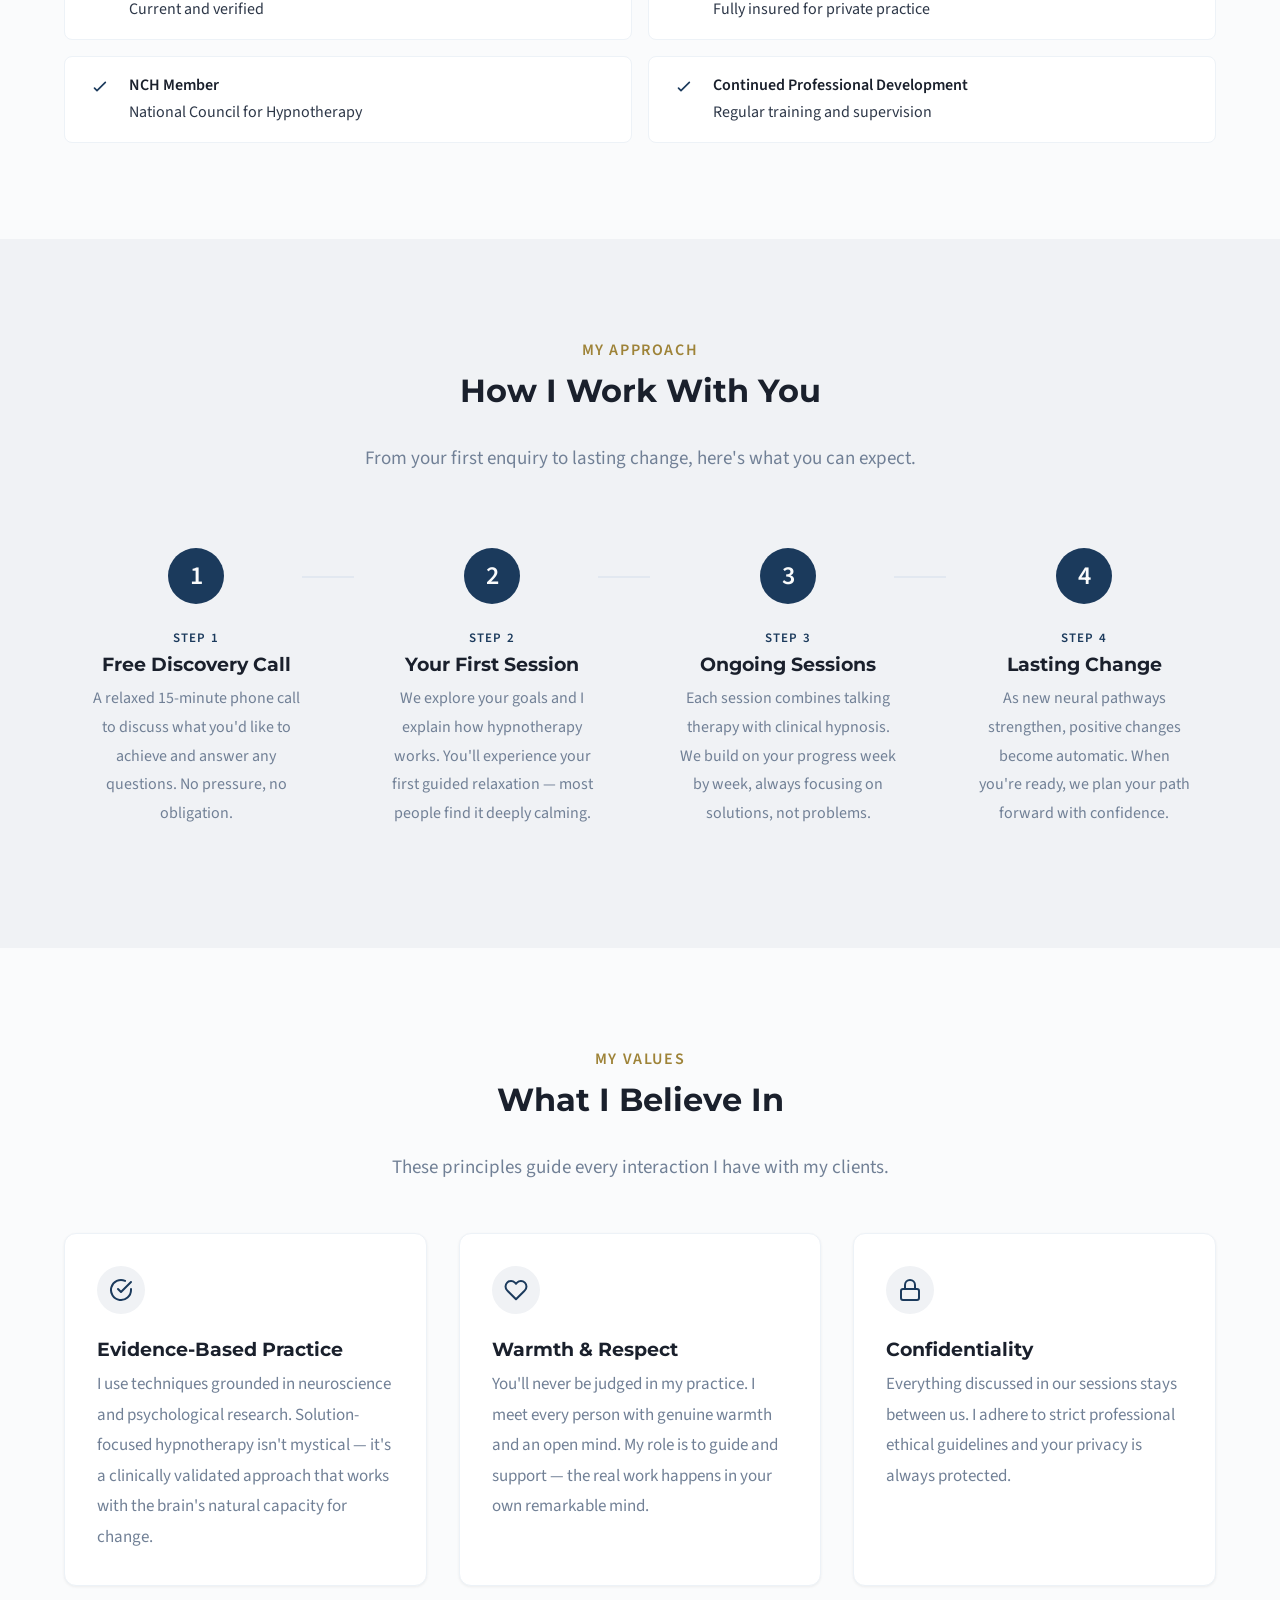
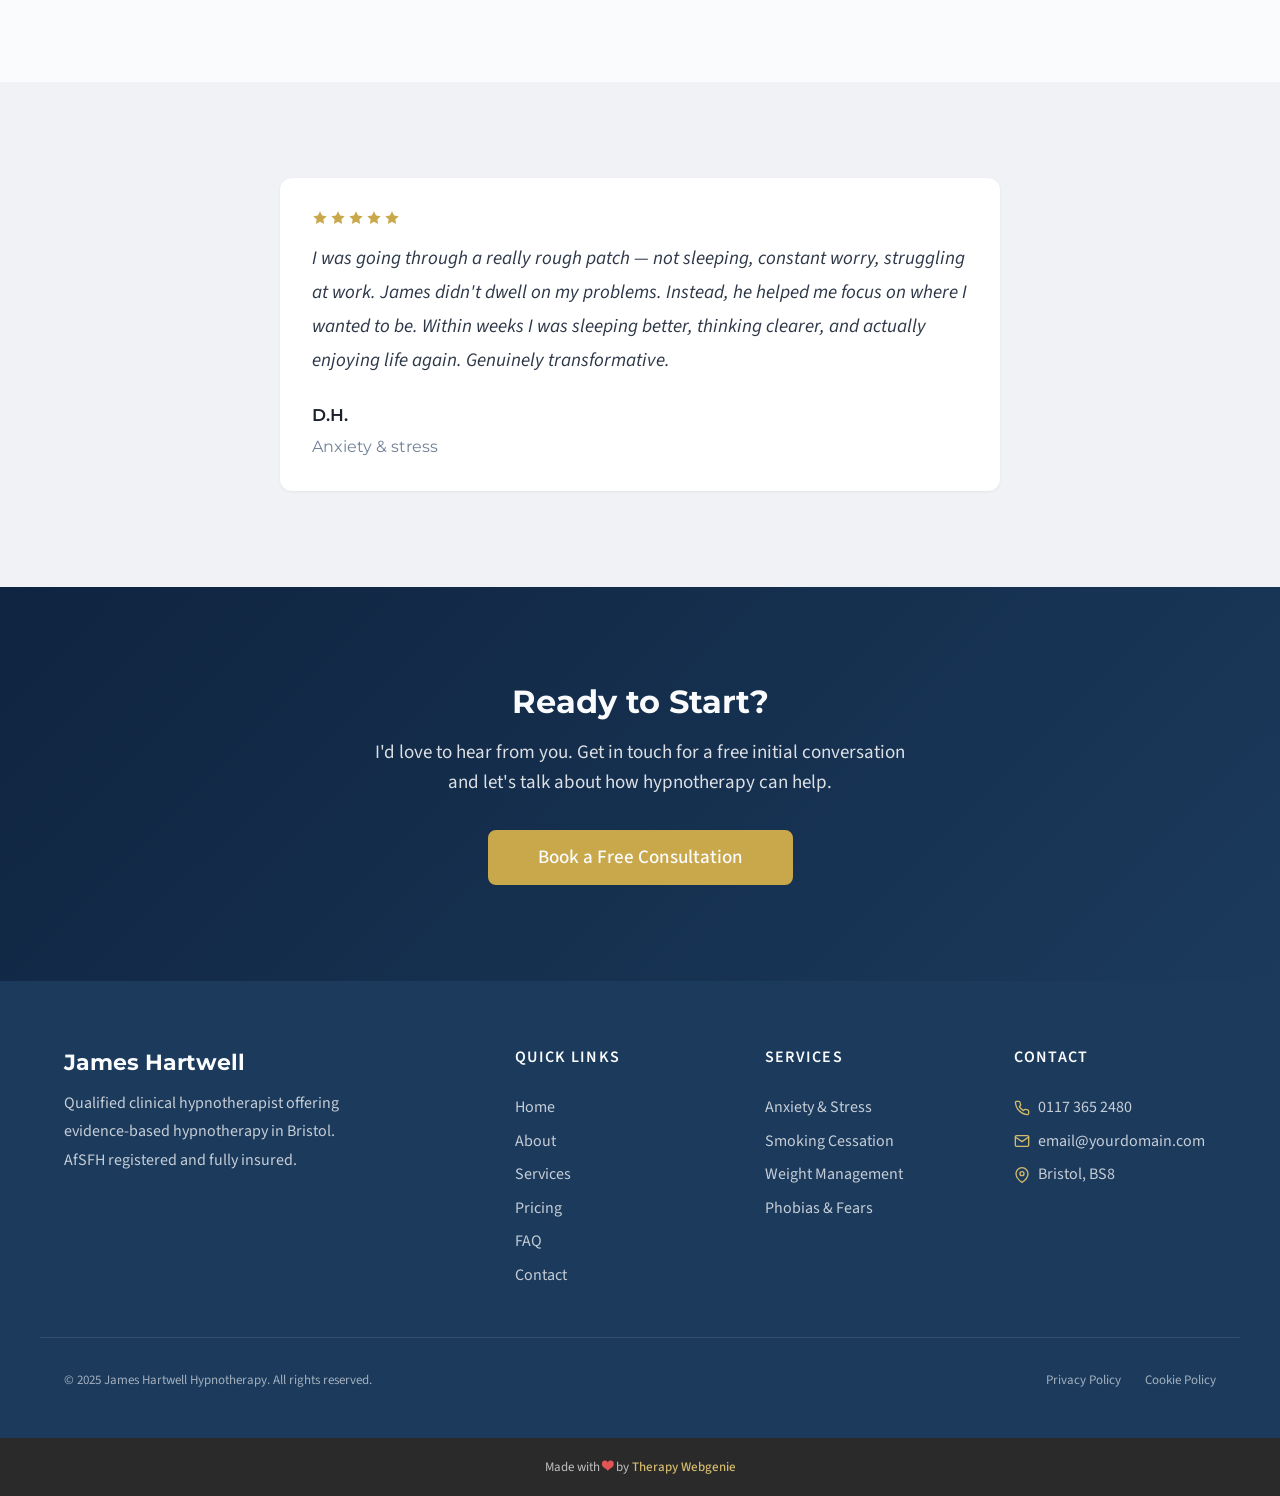
==== commit 46763020: "Fix about-split-third: update section wrapper and text content classes Co-Authored-By: Claude Opus 4" ====
--- a/about.html
+++ b/about.html
@@ -81,11 +81,11 @@
   <main id="main">
 
     <!-- SECTION: about-hero -->
-    <section class="about-hero">
+    <section class="about-split-third">
       <div class="container about-split-third__inner">
         <div class="about-split-third__image-wrap" style="background-image: url('images/about-portrait.jpg');" role="img" aria-label="James Hartwell, clinical hypnotherapist">
         </div>
-        <div class="about-hero__content">
+        <div class="about-split-third__text">
           <span class="section-label">About Me</span>
           <h1>Hello, I'm James</h1>
           <p>I'm a qualified clinical hypnotherapist registered with the AfSFH (Association for Solution Focused Hypnotherapy). Based in Bristol for over a decade, I've helped hundreds of people take back control of their lives — whether that's overcoming deep-seated anxiety, breaking free from unwanted habits, or building the confidence to pursue their goals.</p>
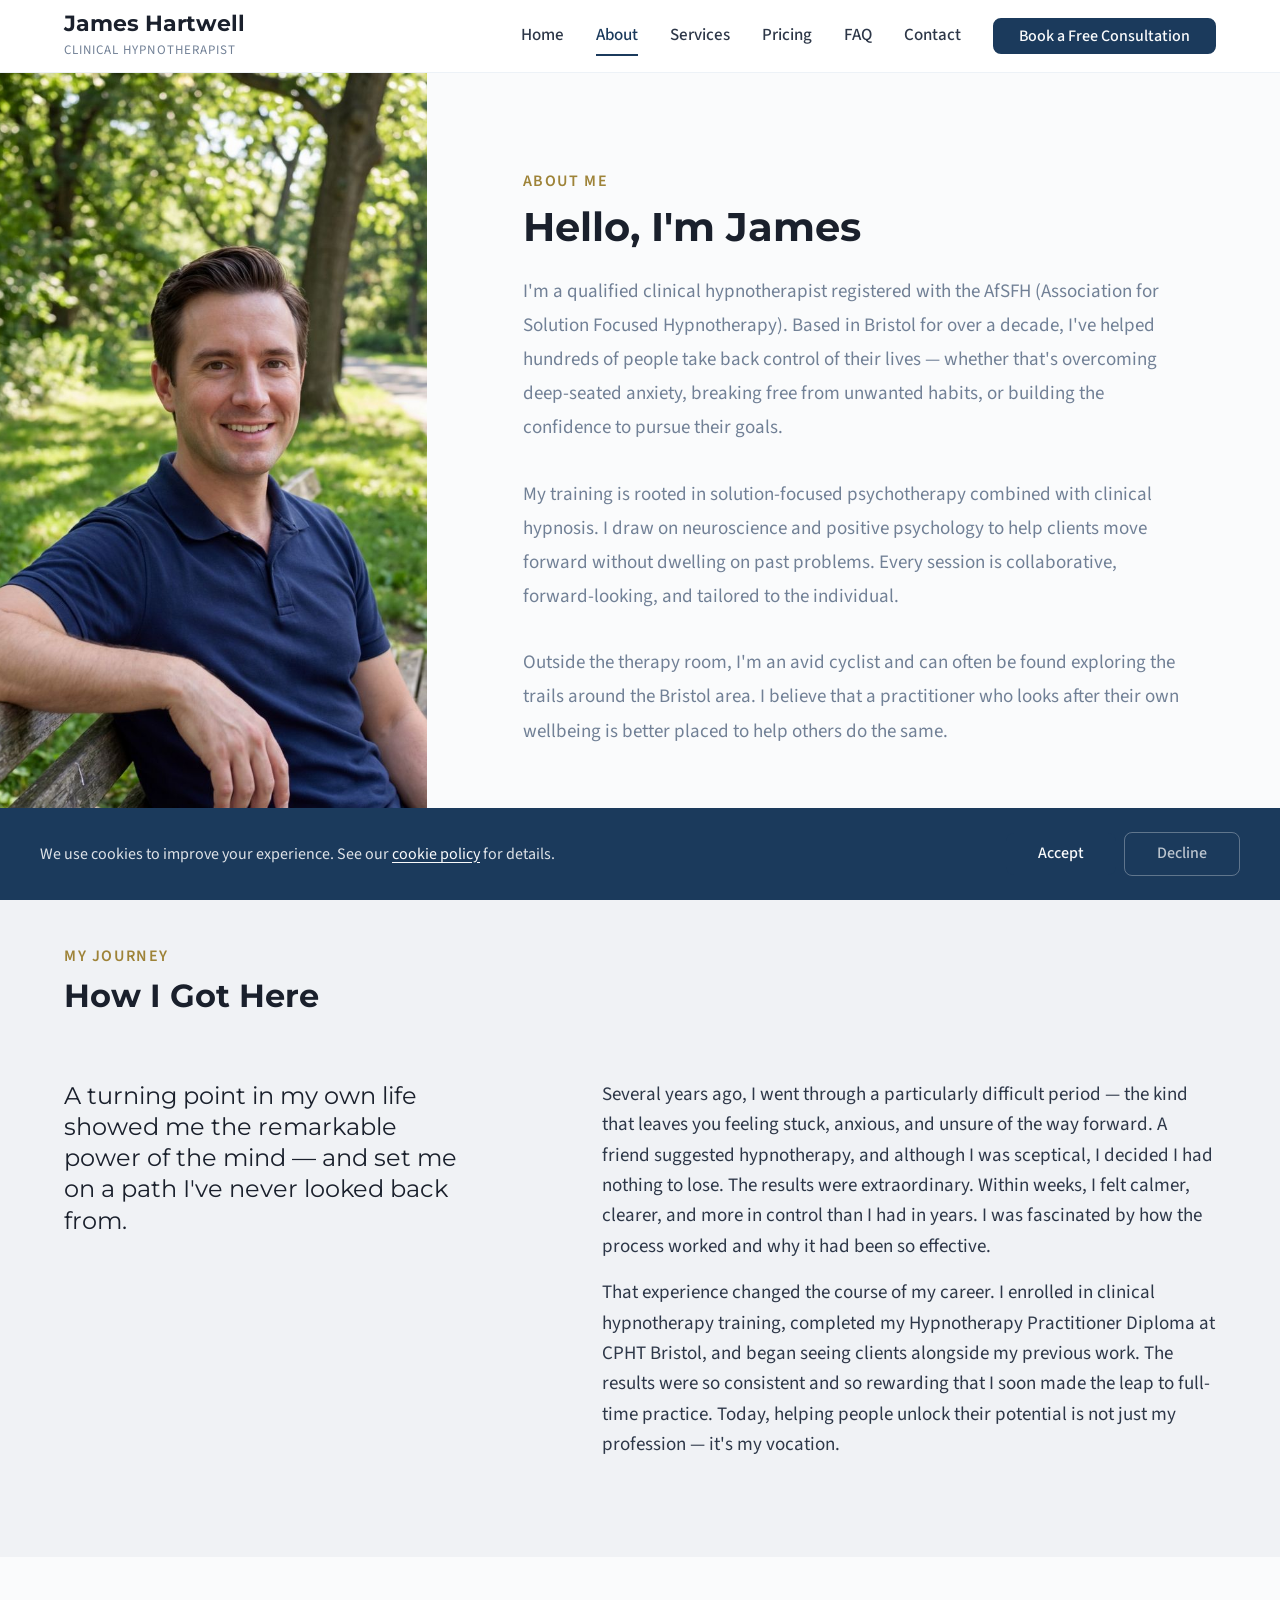
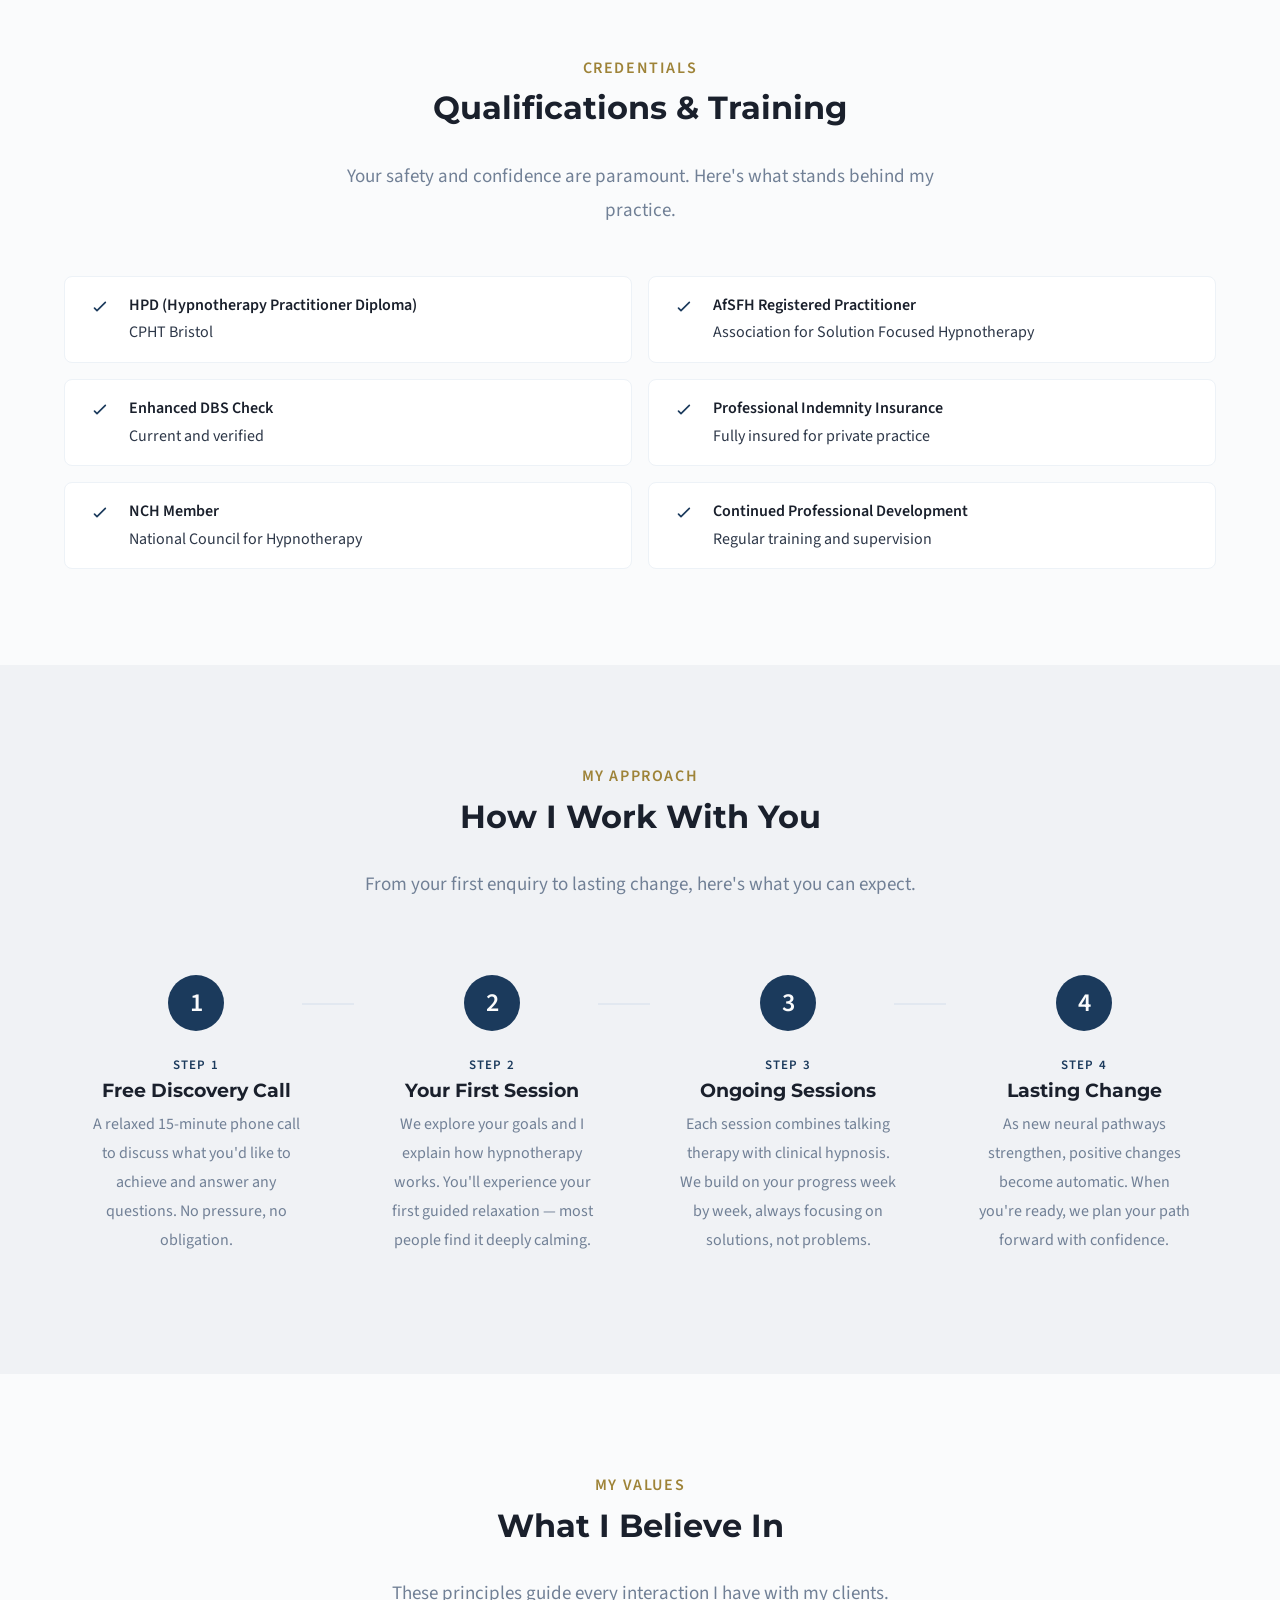
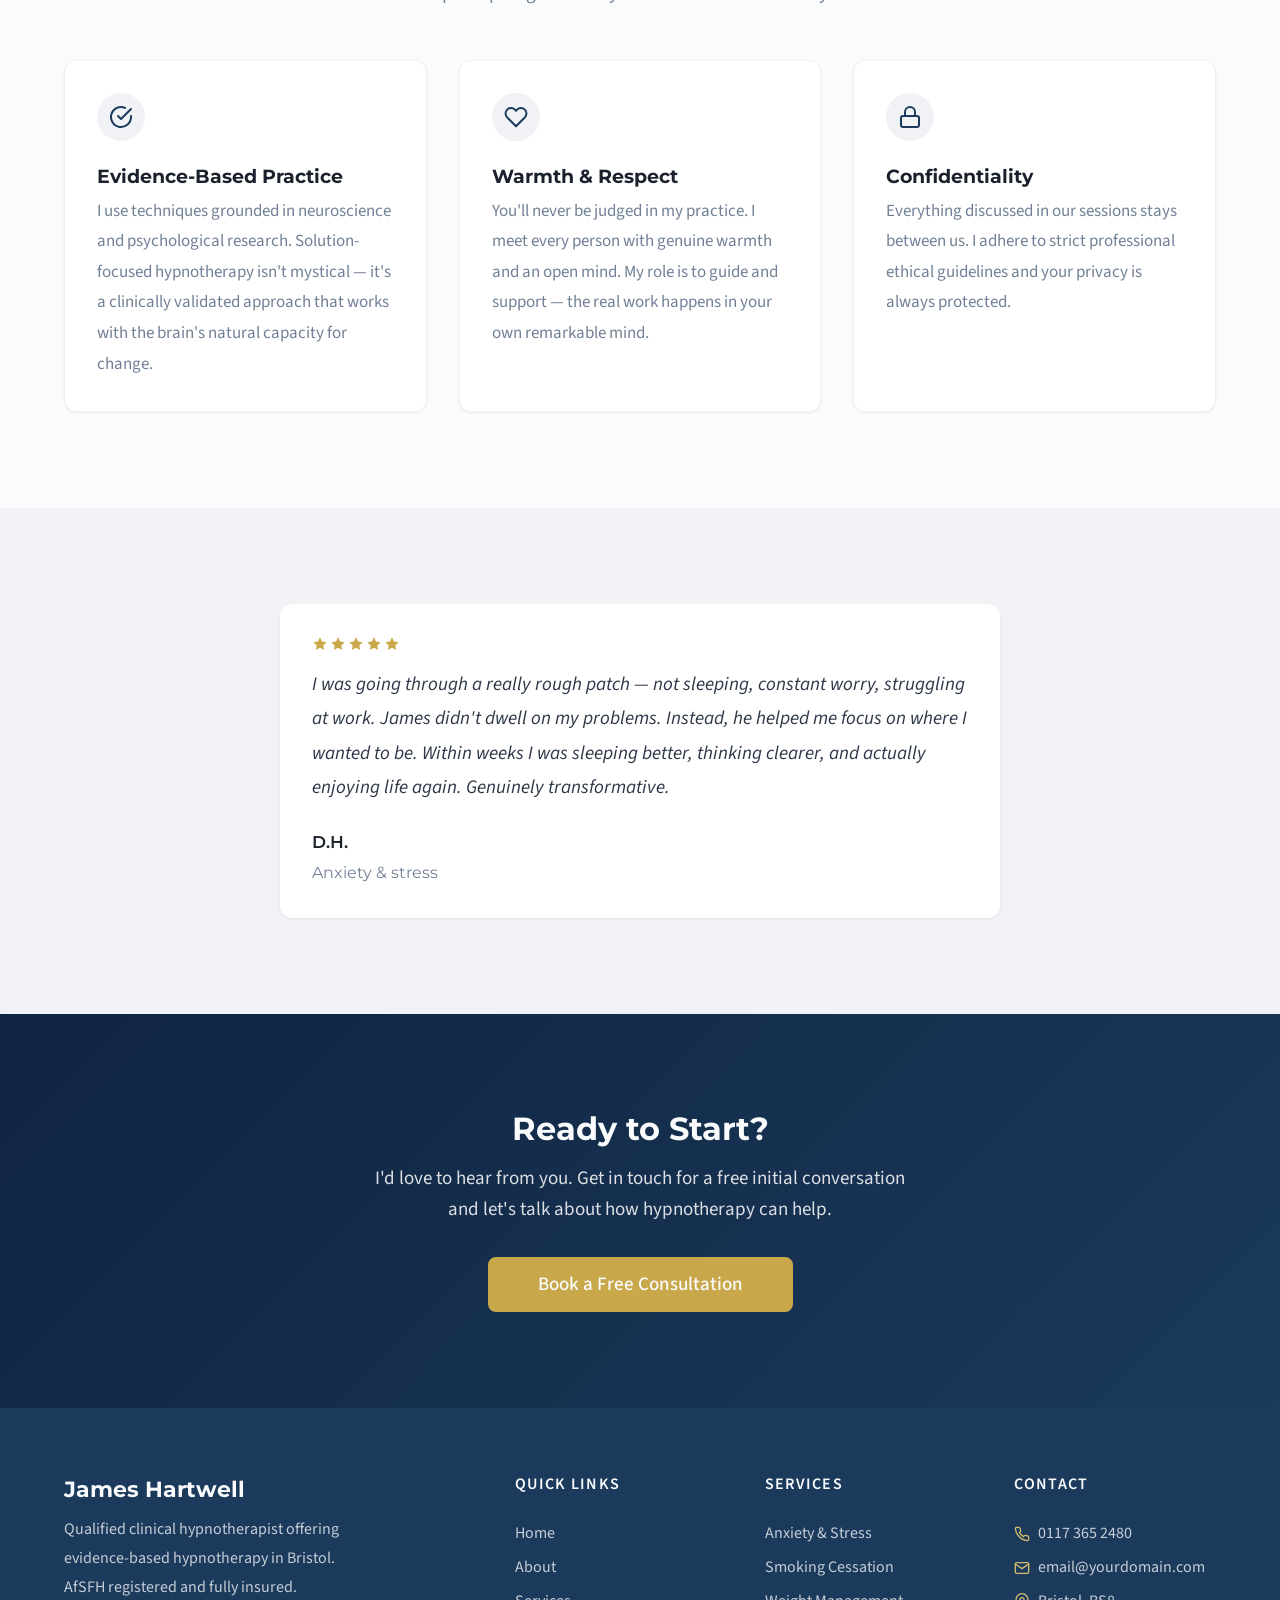
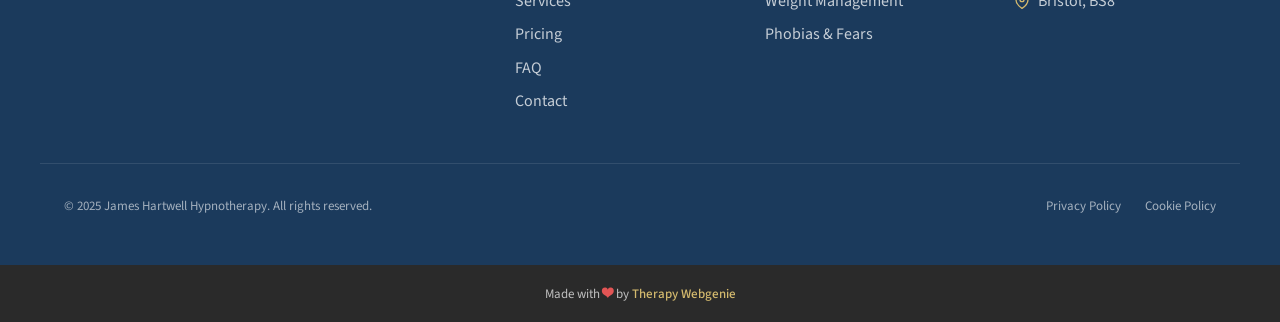
==== commit 76b25274: "Fix about-split-third: remove container class, update components.css Co-Authored-By: Claude Opus 4.6" ====
--- a/about.html
+++ b/about.html
@@ -82,7 +82,7 @@
 
     <!-- SECTION: about-hero -->
     <section class="about-split-third">
-      <div class="container about-split-third__inner">
+      <div class="about-split-third__inner">
         <div class="about-split-third__image-wrap" style="background-image: url('images/about-portrait.jpg');" role="img" aria-label="James Hartwell, clinical hypnotherapist">
         </div>
         <div class="about-split-third__text">
--- a/css/components.css
+++ b/css/components.css
@@ -2555,6 +2555,71 @@
   }
 }
 
+/* =============================================
+   ABOUT: SPLIT THIRD
+   1fr image (left) + 2fr text (right).
+   Narrower image column than about-hero.
+   Uses background-image for full-bleed coverage.
+   ============================================= */
+.about-split-third {
+  padding: 0;
+}
+
+.about-split-third__inner {
+  display: grid;
+  grid-template-columns: 1fr;
+  gap: var(--space-2xl);
+  align-items: stretch;
+}
+
+.about-split-third h1,
+.about-split-third h2 {
+  margin-bottom: var(--space-lg);
+}
+
+.about-split-third__image-wrap {
+  background-size: cover;
+  background-position: center;
+  background-repeat: no-repeat;
+  min-height: 350px;
+}
+
+.about-split-third__text {
+  padding: var(--space-2xl) var(--space-lg);
+  display: flex;
+  flex-direction: column;
+  justify-content: center;
+}
+
+.about-split-third__text p {
+  color: var(--color-text-light);
+  line-height: var(--line-height-relaxed);
+}
+
+.about-split-third__text p + p {
+  margin-top: var(--space-md);
+}
+
+@media (min-width: 768px) {
+  .about-split-third {
+    overflow: hidden;
+  }
+
+  .about-split-third__inner {
+    grid-template-columns: 1fr 2fr;
+    gap: 0;
+  }
+
+  .about-split-third__image-wrap {
+    overflow: hidden;
+    min-height: 500px;
+  }
+
+  .about-split-third__text {
+    padding: var(--space-4xl);
+  }
+}
+
 /* Qualifications */
 .quals-list {
   display: grid;
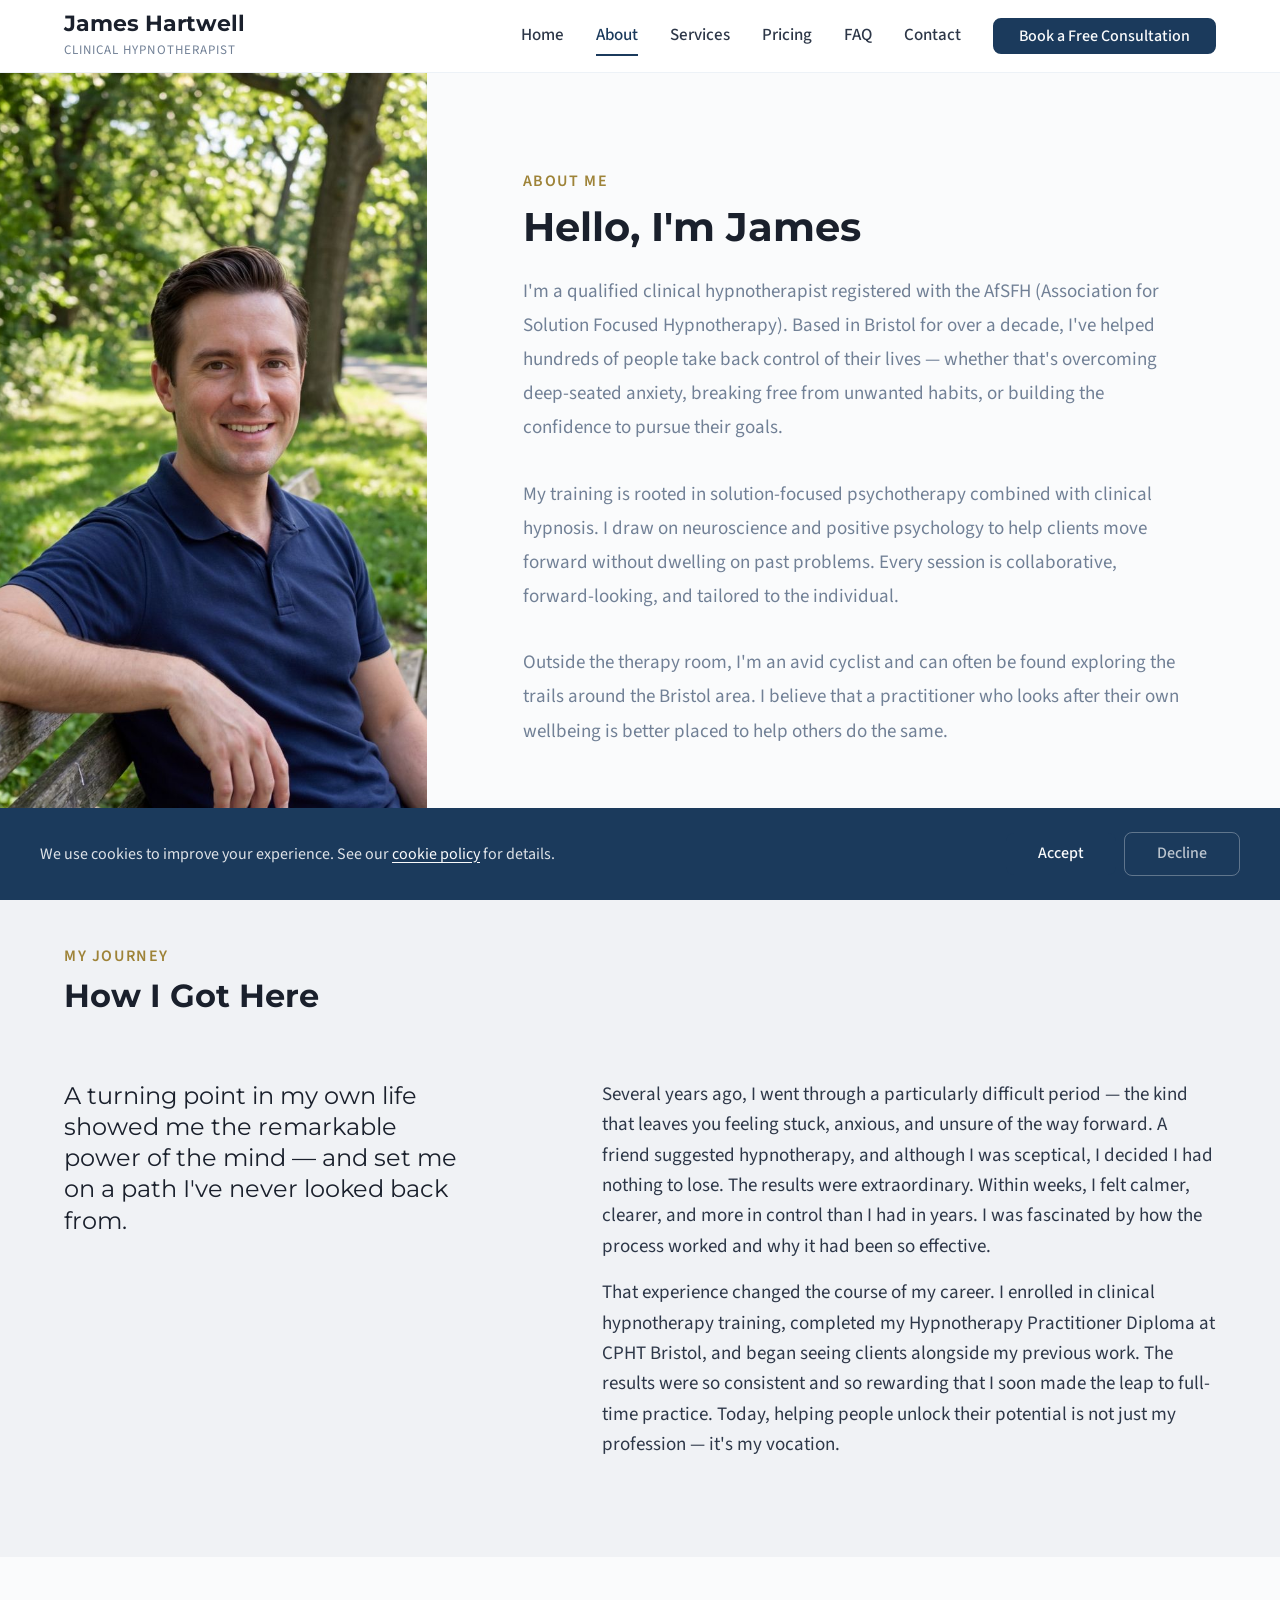
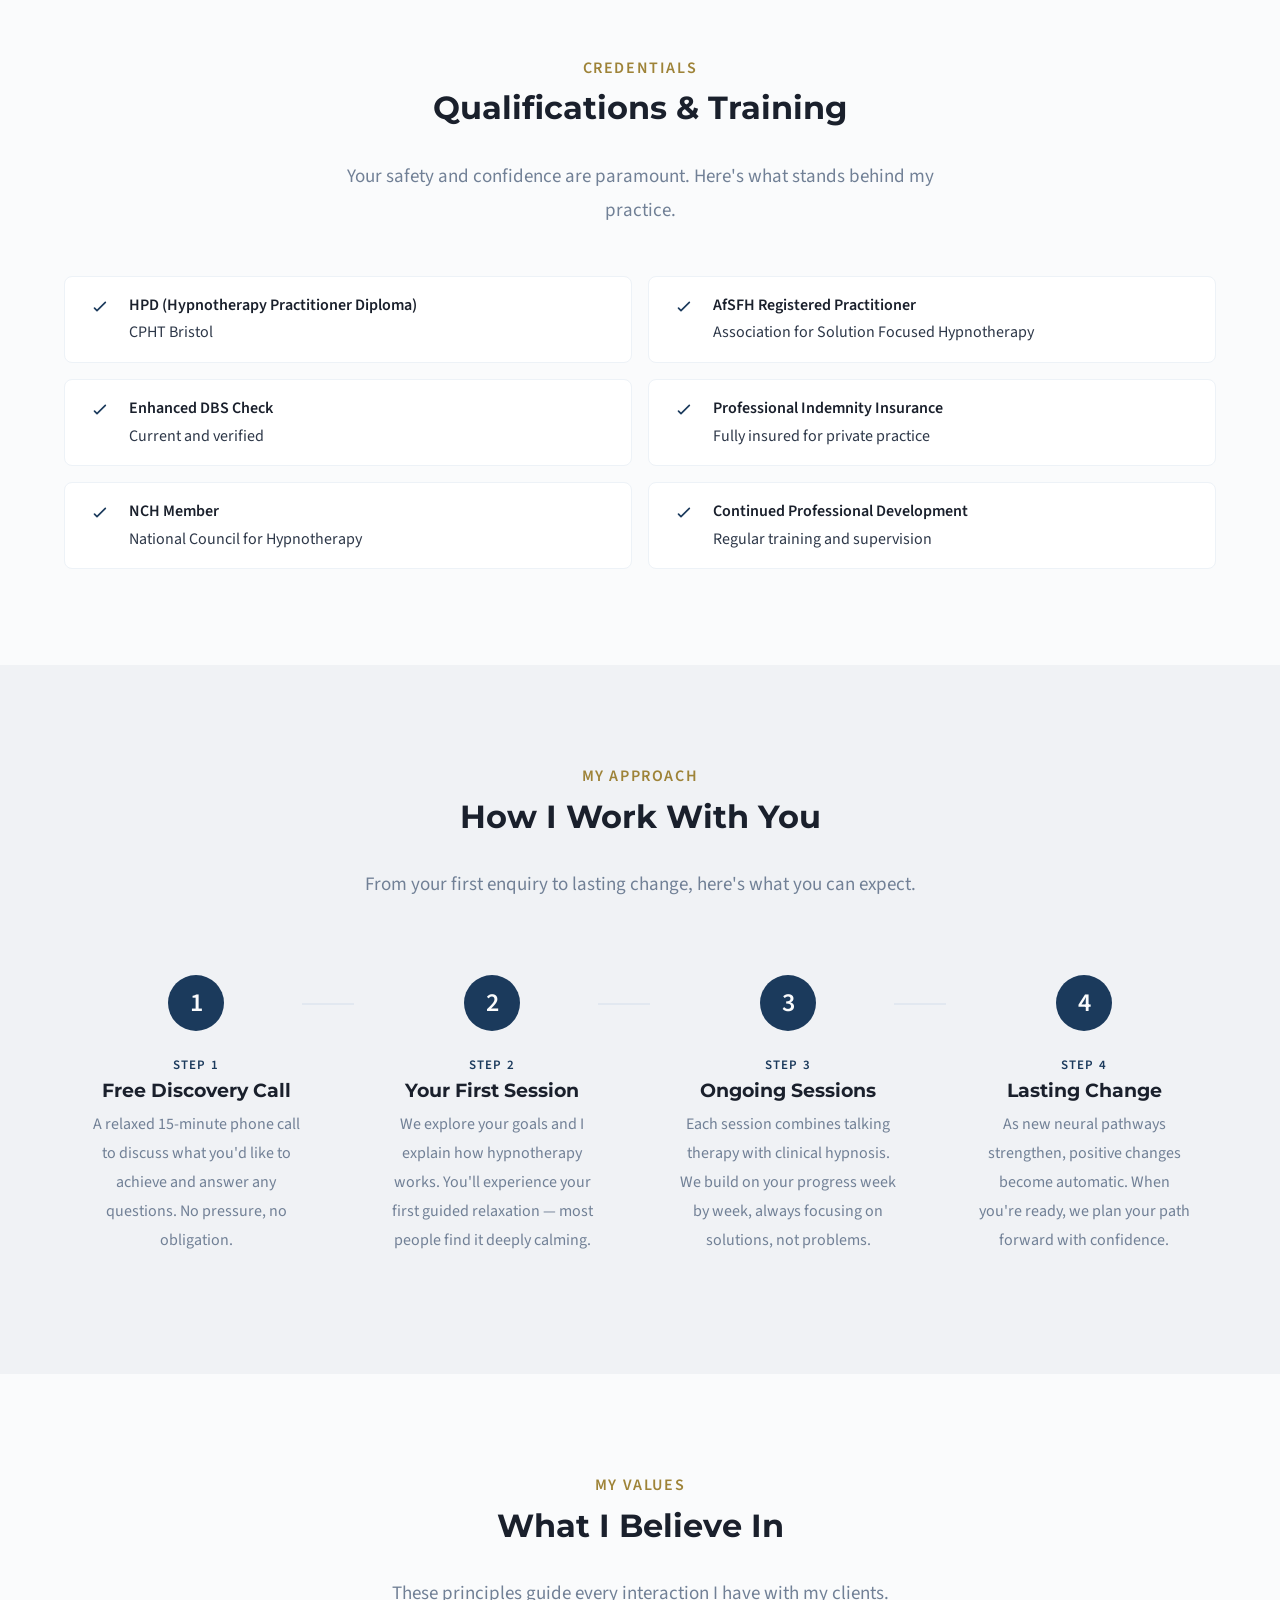
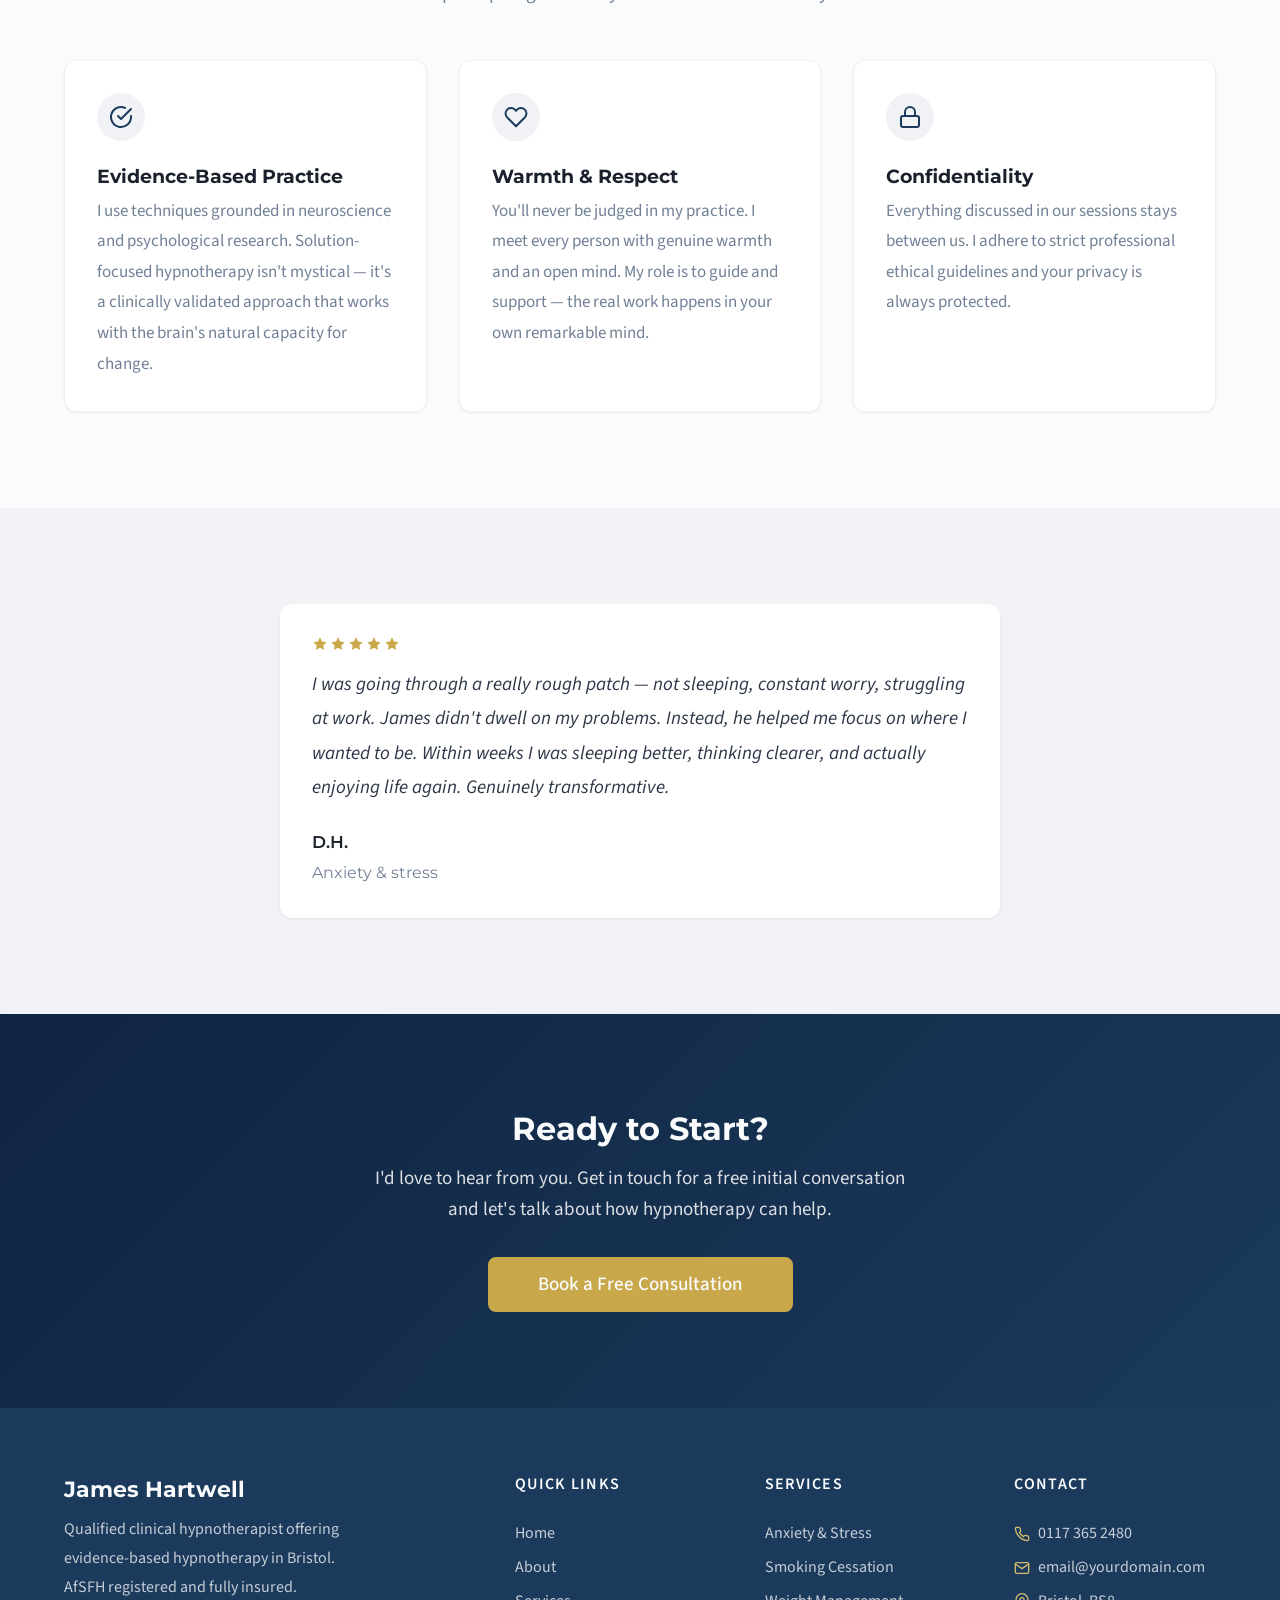
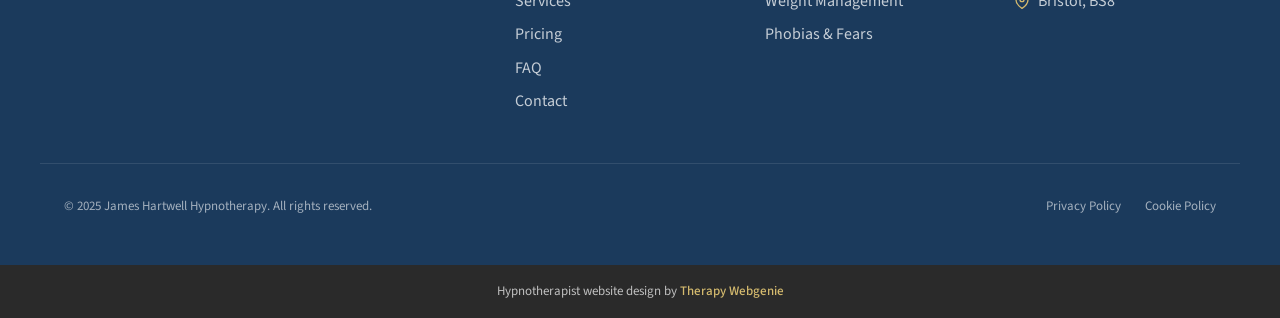
==== commit d513a0a0: "Footer credit: profession wording, link to the matching Therapy Webgenie page, rel nofollow Co-Autho" ====
--- a/about.html
+++ b/about.html
@@ -344,7 +344,7 @@
   <!-- /SECTION: footer -->
 
   <div class="site-credit">
-    <p>Made with <span class="site-credit__heart" aria-label="love">&#10084;</span> by <a href="https://www.therapywebgenie.com" target="_blank" rel="noopener">Therapy Webgenie</a></p>
+    <p>Hypnotherapist website design by <a href="https://www.therapywebgenie.com/website-design/hypnotherapists/" target="_blank" rel="noopener nofollow">Therapy Webgenie</a></p>
   </div>
 
   <!-- Cookie Consent -->
--- a/css/components.css
+++ b/css/components.css
@@ -6270,6 +6270,7 @@
   flex-wrap: wrap;
   gap: var(--space-md);
   align-items: center;
+  justify-content: center;
   font-size: var(--text-sm);
   color: var(--color-text-light);
   margin-bottom: var(--space-xl);
--- a/css/theme.css
+++ b/css/theme.css
@@ -63,6 +63,11 @@
   font-size: var(--text-xl);
 }
 
+/* Hero overlay: lighter middle for more image visibility */
+.hero--image::before {
+  background: linear-gradient(180deg, rgba(0, 0, 0, 0.55) 0%, rgba(0, 0, 0, 0.1) 50%, rgba(0, 0, 0, 0.6) 100%);
+}
+
 /* Testimonial star centering */
 .text-center .testimonial__stars,
 .testimonial--standalone .testimonial__stars {
